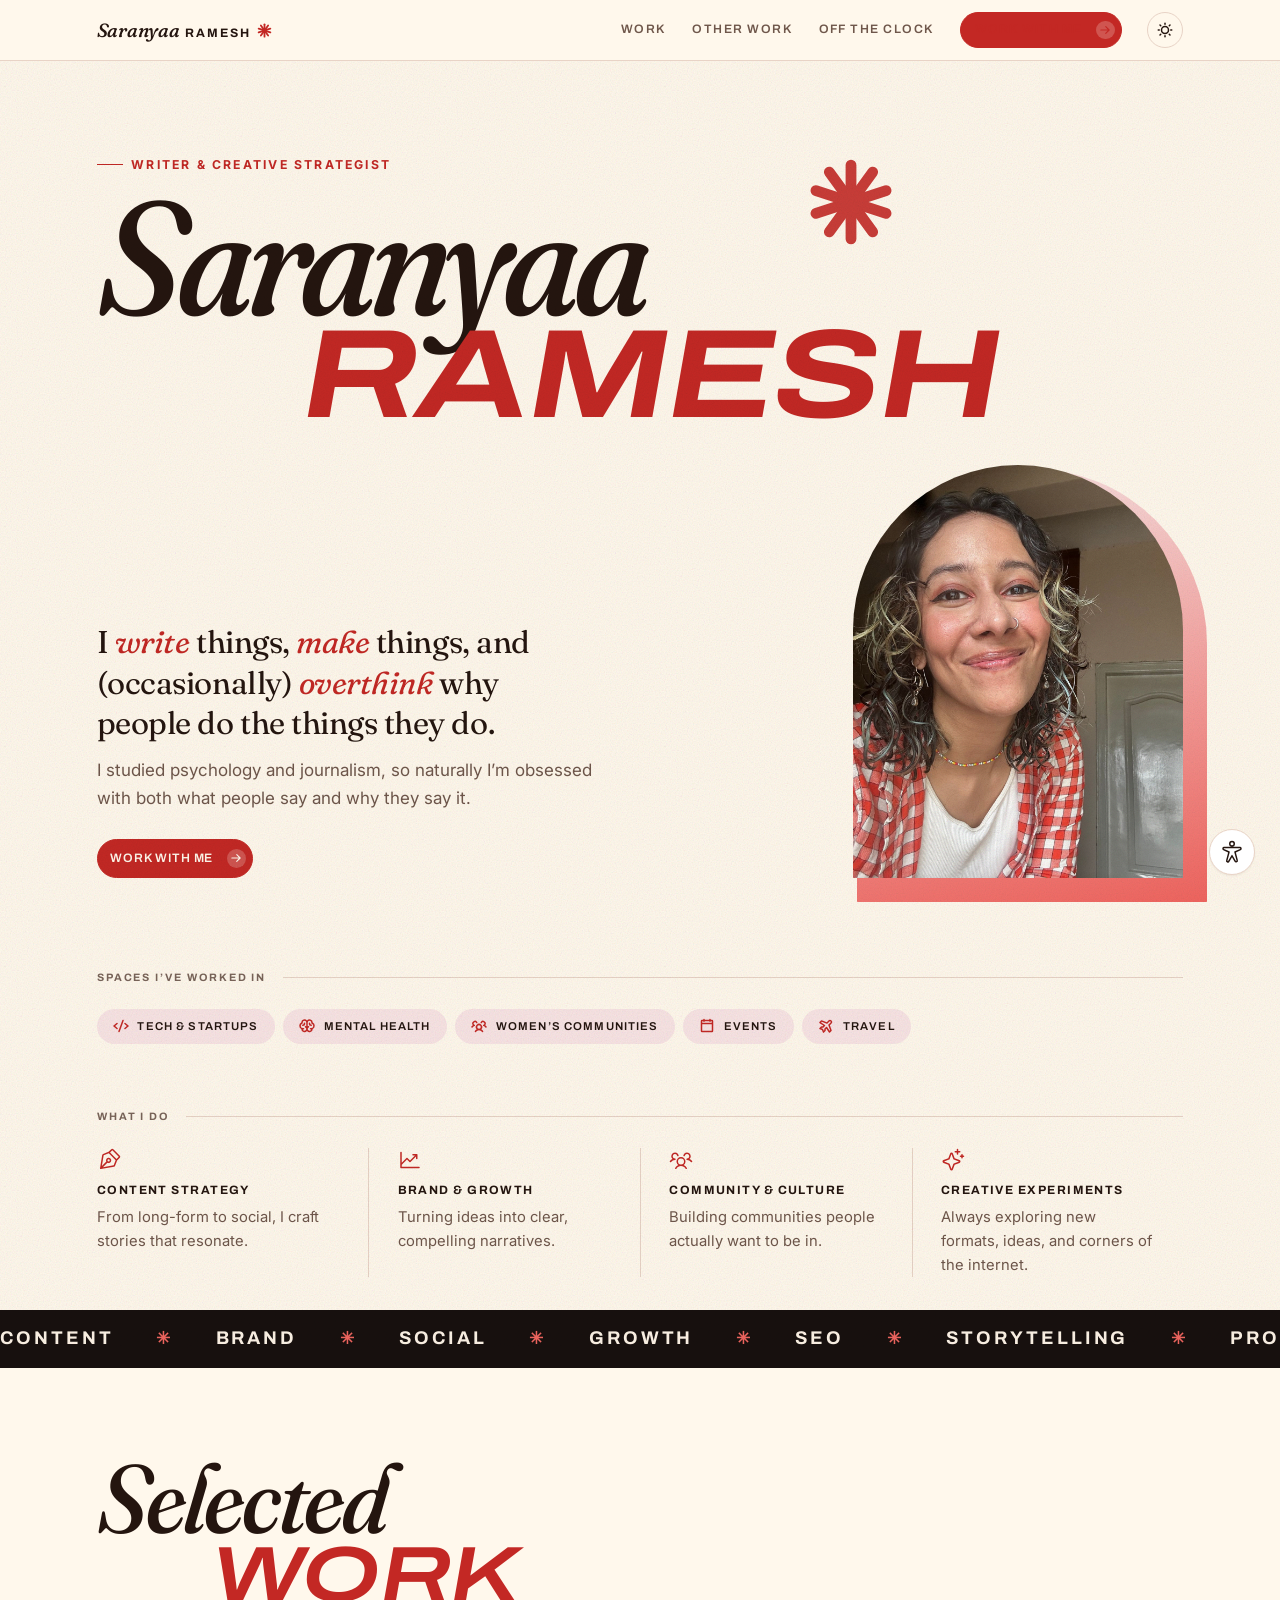
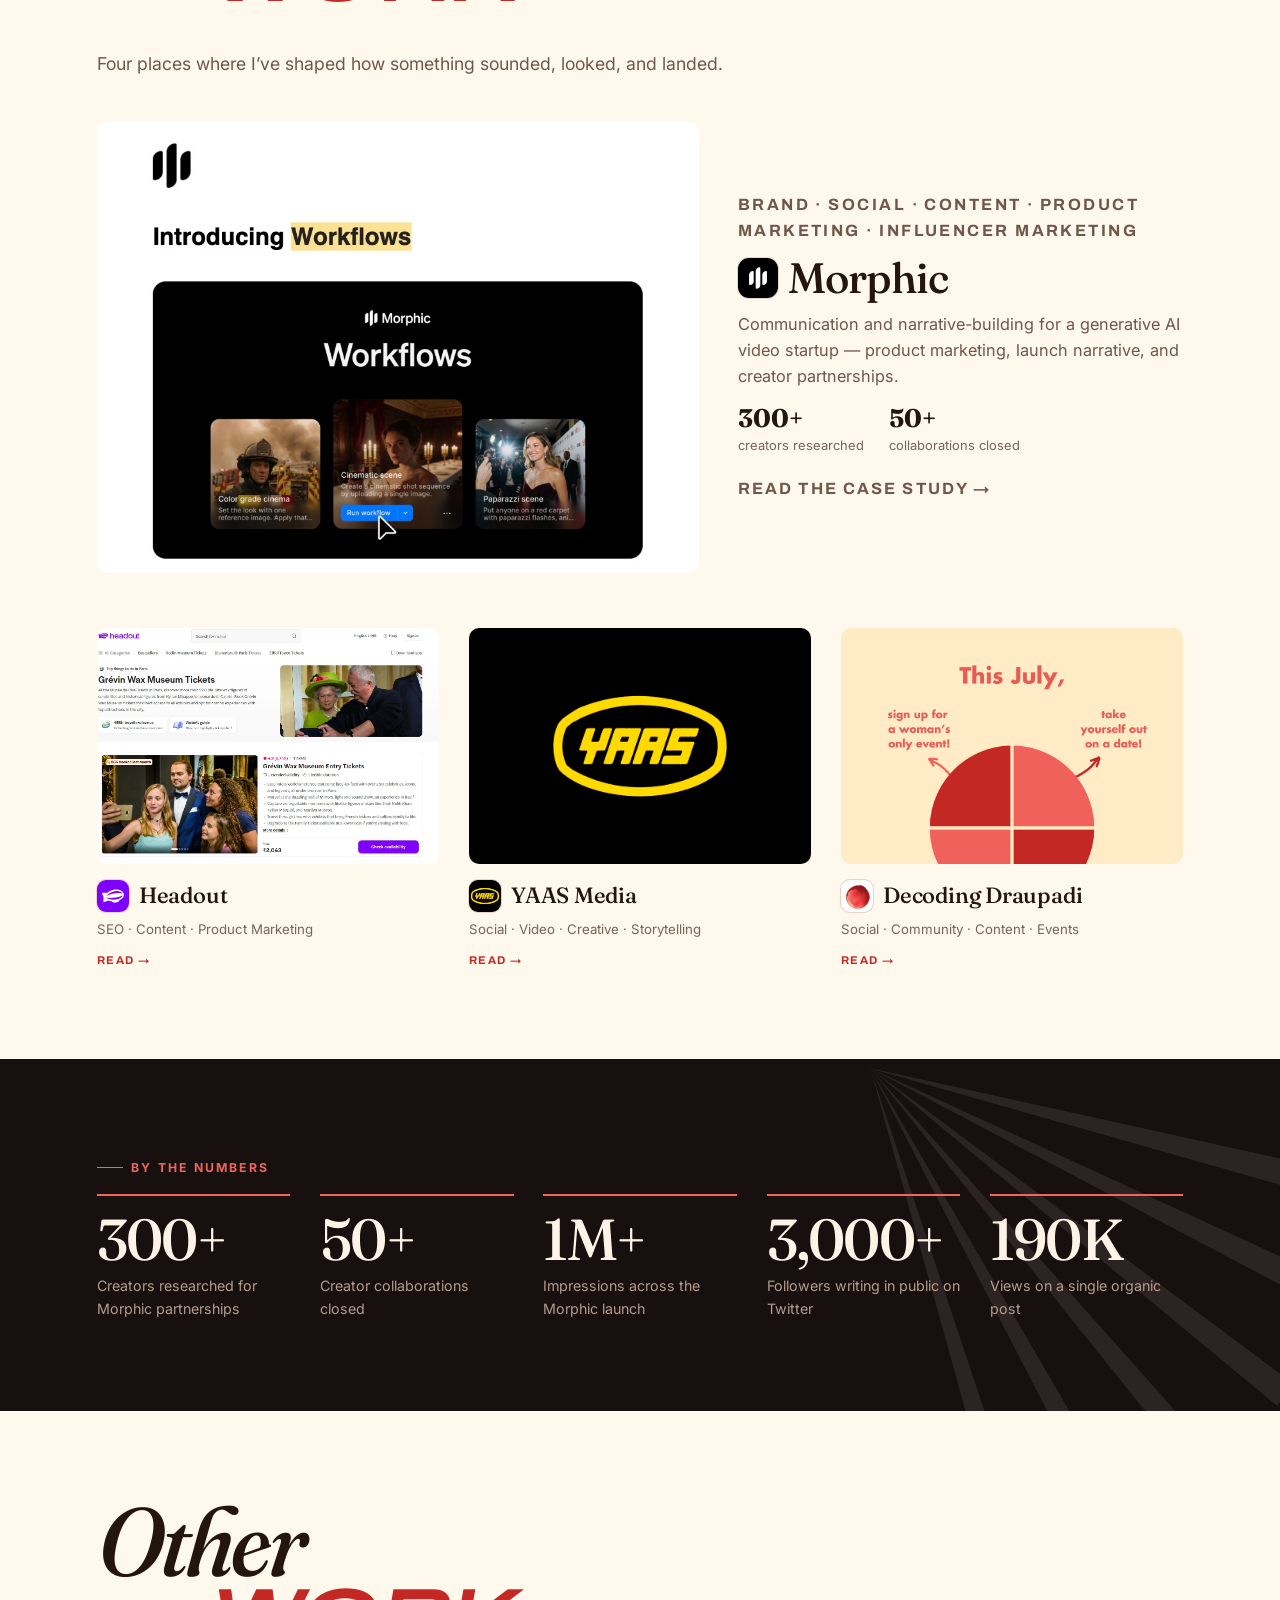
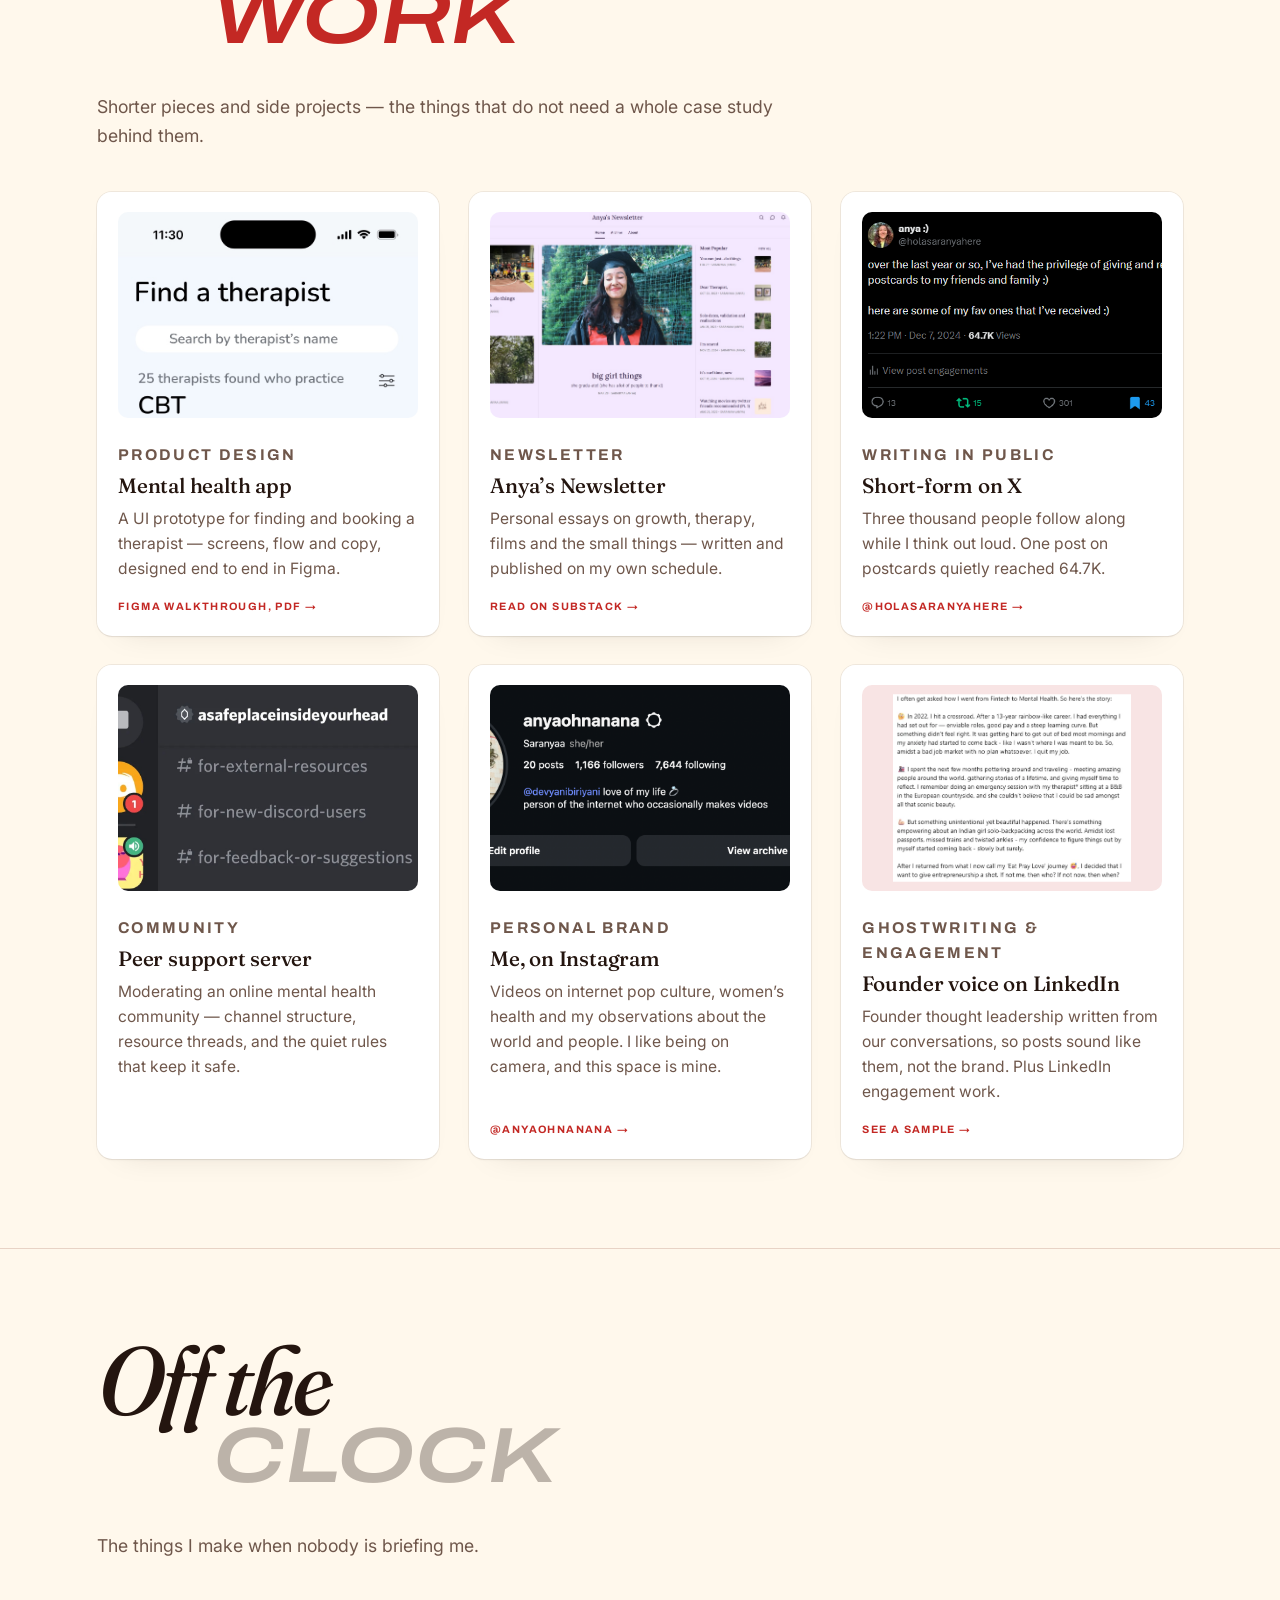
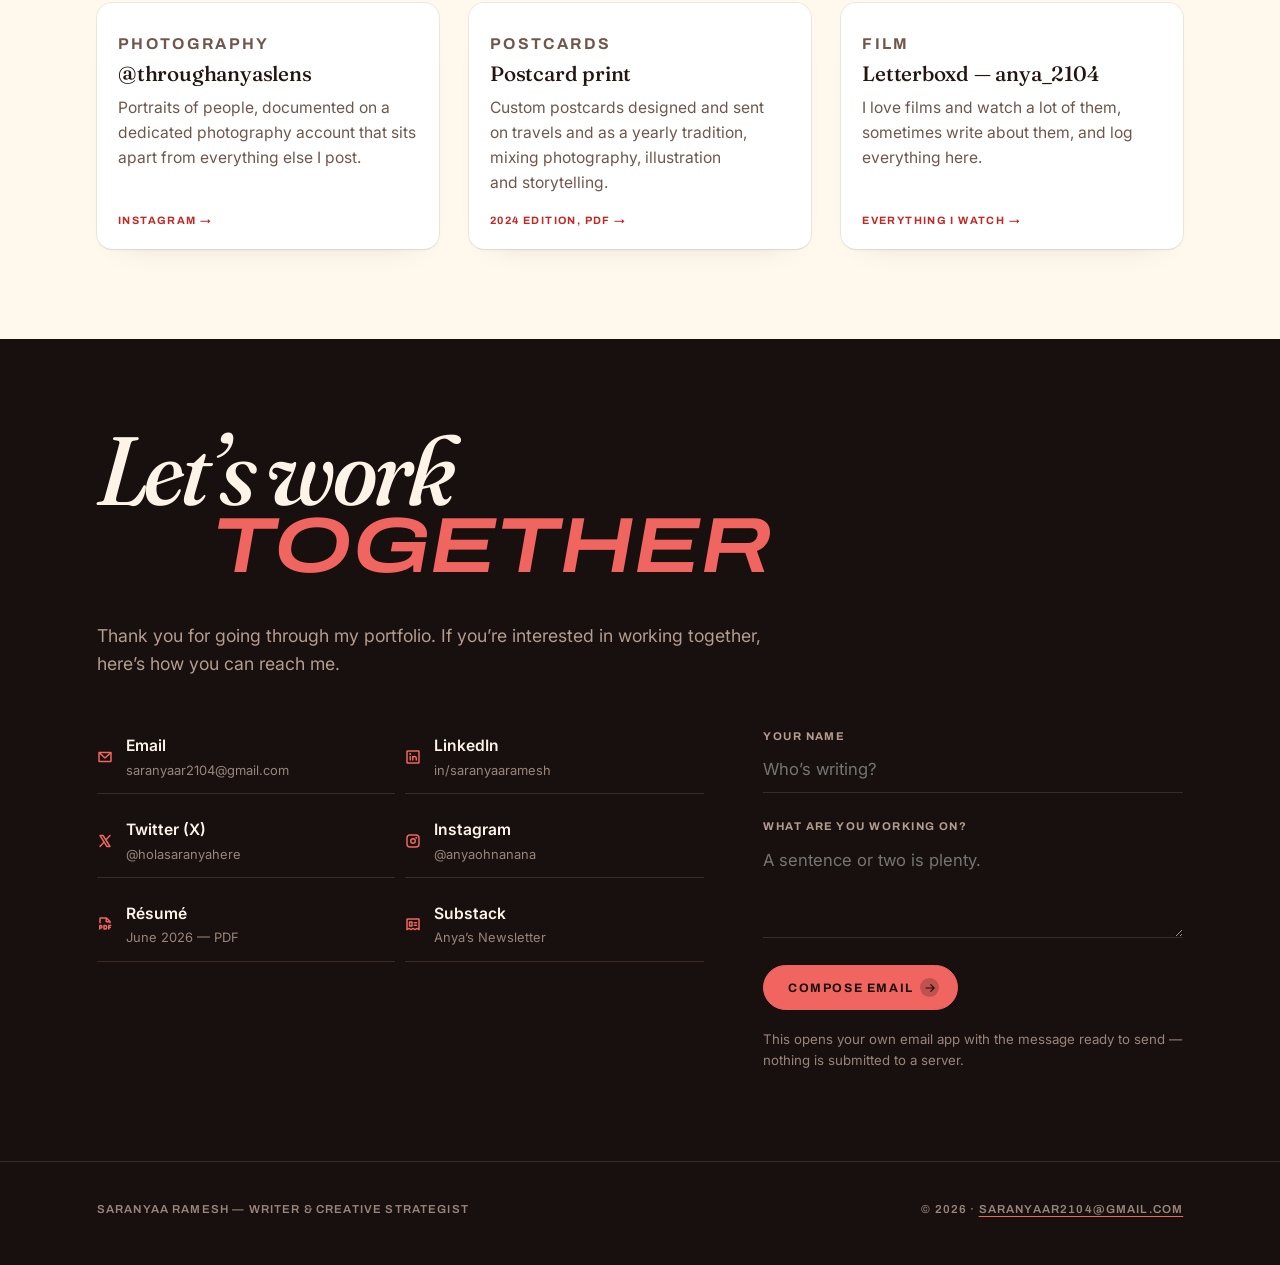
==== index.html @ 4ac9b937 "Headout: Results and Page I worked on side by side; her Other work wording; drop glow grain, softer " ====
<!DOCTYPE html>
<html lang="en" data-theme="light">
<head>
<meta charset="UTF-8">
<meta name="viewport" content="width=device-width, initial-scale=1.0">

<!-- ═══════════════════════════════════════════════════════════════════════
     SEO + social sharing. These absolute URLs are what make her name and photo
     appear when the link is pasted into LinkedIn, WhatsApp or Slack. If the
     site ever moves to a custom domain, update all five of them.
     ═══════════════════════════════════════════════════════════════════════ -->
<title>Saranyaa Ramesh — Writer &amp; Creative Strategist</title>
<meta name="description" content="Saranyaa Ramesh is a writer and creative strategist with a background in psychology and journalism, working across content, brand, social, and growth — with selected work for Morphic, Headout, YAAS Media, and Decoding Draupadi.">
<meta name="author" content="Saranyaa Ramesh">
<meta name="robots" content="index, follow">
<meta name="theme-color" content="#fff8ec">
<link rel="canonical" href="https://saranyaaramesh2104.github.io/portfolio/">

<meta property="og:type" content="website">
<meta property="og:site_name" content="Saranyaa Ramesh">
<meta property="og:title" content="Saranyaa Ramesh — Writer &amp; Creative Strategist">
<meta property="og:description" content="Writer and creative strategist working across content, brand, social, and growth. Selected work for Morphic, Headout, YAAS Media, and Decoding Draupadi.">
<meta property="og:url" content="https://saranyaaramesh2104.github.io/portfolio/">
<meta property="og:image" content="https://saranyaaramesh2104.github.io/portfolio/assets/og-card.jpg">
<meta property="og:image:width" content="1200">
<meta property="og:image:height" content="630">
<meta property="og:image:alt" content="Saranyaa Ramesh">
<meta name="twitter:card" content="summary_large_image">
<meta name="twitter:title" content="Saranyaa Ramesh — Writer &amp; Creative Strategist">
<meta name="twitter:description" content="Writer and creative strategist working across content, brand, social, and growth.">
<meta name="twitter:image" content="https://saranyaaramesh2104.github.io/portfolio/assets/og-card.jpg">
<meta name="twitter:creator" content="@holasaranyahere">

<link rel="icon" href="data:image/svg+xml,%3Csvg xmlns='http://www.w3.org/2000/svg' viewBox='0 0 100 100'%3E%3Crect width='100' height='100' fill='%23c32824'/%3E%3Ctext x='50' y='73' font-family='Georgia,serif' font-size='64' font-style='italic' fill='%23ffecc7' text-anchor='middle'%3ES%3C/text%3E%3C/svg%3E">

<link rel="preconnect" href="https://fonts.googleapis.com">
<link rel="preconnect" href="https://fonts.gstatic.com" crossorigin>
<link href="https://fonts.googleapis.com/css2?family=Archivo:ital,wdth,wght@0,62..125,400..700;1,62..125,400..700&family=Fraunces:ital,opsz,wght@0,9..144,400..700;1,9..144,400..700&family=Inter:wght@400;500;600;700&display=swap" rel="stylesheet">
<link rel="stylesheet" href="assets/styles.css">

<!-- Marks that scripting is available. The scroll-in animation is scoped to
     html.js so that a failed script leaves the content visible, not blank.
     The hero name is held hidden until the real typefaces land, so its
     entrance is not spent animating fallback text. That release lives here
     rather than in app.js for the same reason: one script owns both the hold
     and the release, so a failed app.js can never leave the name invisible. -->
<script>
  var d = document.documentElement;
  d.classList.add('js');
  function releaseName() { d.classList.add('fonts-ready'); }
  if (document.fonts && document.fonts.ready) {
    document.fonts.ready.then(releaseName);
    setTimeout(releaseName, 2500);
  } else {
    releaseName();
  }
</script>

<script type="application/ld+json">
{
  "@context": "https://schema.org",
  "@type": "Person",
  "name": "Saranyaa Ramesh",
  "jobTitle": "Writer & Creative Strategist",
  "email": "mailto:saranyaar2104@gmail.com",
  "image": "assets/home-1.jpg",
  "description": "Writer and creative strategist with a background in psychology and journalism, working across content, brand, social, and growth.",
  "knowsAbout": ["Content Strategy", "Copywriting", "SEO", "Brand Communication", "Social Media", "Product Marketing"],
  "sameAs": [
    "https://www.linkedin.com/in/saranyaaramesh/",
    "https://twitter.com/holasaranyahere",
    "https://www.instagram.com/anyaohnanana/",
    "https://www.instagram.com/throughanyaslens/",
    "https://letterboxd.com/anya_2104/"
  ]
}
</script>
</head>

<body>
<a class="skip-link" href="#main">Skip to content</a>

<!-- Follows the pointer on desktop. Hidden entirely on touch and under
     reduced motion; see .cursor-glow in the stylesheet. -->
<div class="cursor-glow" aria-hidden="true"></div>

<nav class="nav">
  <div class="wrap nav-inner">
    <a class="nav-logo" href="#" aria-label="Saranyaa Ramesh, back to top"><span class="nav-logo-first">Saranyaa</span><span class="nav-logo-last">Ramesh</span><svg class="nav-mark" width="15" height="15" viewBox="0 0 200 200" aria-hidden="true"><g fill="currentColor"> <g> <rect x="88" y="6" width="24" height="94" rx="12"/> <rect x="88" y="6" width="24" height="94" rx="12" transform="rotate(36 100 100)"/> <rect x="88" y="6" width="24" height="94" rx="12" transform="rotate(72 100 100)"/> <rect x="88" y="6" width="24" height="94" rx="12" transform="rotate(108 100 100)"/> <rect x="88" y="6" width="24" height="94" rx="12" transform="rotate(144 100 100)"/> <rect x="88" y="6" width="24" height="94" rx="12" transform="rotate(180 100 100)"/> <rect x="88" y="6" width="24" height="94" rx="12" transform="rotate(216 100 100)"/> <rect x="88" y="6" width="24" height="94" rx="12" transform="rotate(252 100 100)"/> <rect x="88" y="6" width="24" height="94" rx="12" transform="rotate(288 100 100)"/> <rect x="88" y="6" width="24" height="94" rx="12" transform="rotate(324 100 100)"/> </g> <circle cx="100" cy="100" r="30"/> </g></svg></a>
    <div class="nav-links">
      <a href="#work">Work</a>
      <a href="#other">Other work</a>
      <a href="#personal">Off the clock</a>
      <!-- Primary action reachable from anywhere, which is why Contact is a
           pill here rather than a fifth text link. -->
      <a class="pill pill--solid nav-cta" href="#contact">Work with me<span class="cta-go" aria-hidden="true"><svg width="12" height="12" viewBox="0 0 256 256" fill="currentColor" aria-hidden="true"><path d="M224.49,136.49l-72,72a12,12,0,0,1-17-17L187,140H40a12,12,0,0,1,0-24H187L135.51,64.48a12,12,0,0,1,17-17l72,72A12,12,0,0,1,224.49,136.49Z"/></svg></span></a>
      <button class="icon-btn" id="themeBtn" type="button" aria-label="Switch colour theme">
        <svg class="icon-sun" width="16" height="16" viewBox="0 0 256 256" fill="currentColor" aria-hidden="true"><path d="M116,36V20a12,12,0,0,1,24,0V36a12,12,0,0,1-24,0Zm80,92a68,68,0,1,1-68-68A68.07,68.07,0,0,1,196,128Zm-24,0a44,44,0,1,0-44,44A44.05,44.05,0,0,0,172,128ZM51.51,68.49a12,12,0,1,0,17-17l-12-12a12,12,0,0,0-17,17Zm0,119-12,12a12,12,0,0,0,17,17l12-12a12,12,0,1,0-17-17ZM196,72a12,12,0,0,0,8.49-3.51l12-12a12,12,0,0,0-17-17l-12,12A12,12,0,0,0,196,72Zm8.49,115.51a12,12,0,0,0-17,17l12,12a12,12,0,0,0,17-17ZM48,128a12,12,0,0,0-12-12H20a12,12,0,0,0,0,24H36A12,12,0,0,0,48,128Zm80,80a12,12,0,0,0-12,12v16a12,12,0,0,0,24,0V220A12,12,0,0,0,128,208Zm108-92H220a12,12,0,0,0,0,24h16a12,12,0,0,0,0-24Z"/></svg>
        <svg class="icon-moon" width="16" height="16" viewBox="0 0 256 256" fill="currentColor" aria-hidden="true"><path d="M236.37,139.4a12,12,0,0,0-12-3A84.07,84.07,0,0,1,119.6,31.59a12,12,0,0,0-15-15A108.86,108.86,0,0,0,49.69,55.07,108,108,0,0,0,136,228a107.09,107.09,0,0,0,64.93-21.69,108.86,108.86,0,0,0,38.44-54.94A12,12,0,0,0,236.37,139.4Zm-49.88,47.74A84,84,0,0,1,68.86,69.51,84.93,84.93,0,0,1,92.27,48.29Q92,52.13,92,56A108.12,108.12,0,0,0,200,164q3.87,0,7.71-.27A84.79,84.79,0,0,1,186.49,187.14Z"/></svg>
      </button>
    </div>
  </div>
</nav>

<main id="main">
<div id="home">

  <!-- ── Hero ─────────────────────────────────────────────────────────── -->
  <header class="hero">
    <img class="decor decor--aster parallax" data-speed="-0.22" src="assets/shape-aster.svg" alt="" aria-hidden="true" width="200" height="200">

    <div class="wrap">
      <p class="eyebrow">Writer &amp; Creative Strategist</p>
      <h1 class="hero-name">
        <span class="n1">Saranyaa</span>
        <span class="n2">Ramesh</span>
      </h1>

      <div class="hero-grid">
        <div>
          <div class="hero-body">
            <p class="hero-hook">I <em>write</em> things, <em>make</em> things, and (occasionally) <em>overthink</em> why people do the things they do.</p>
            <p>I studied psychology and journalism, so naturally I’m obsessed with both what people say and why they say it.</p>
          </div>
          <div class="hero-cta">
            <a class="pill pill--solid" href="#contact">Work with me<span class="cta-go" aria-hidden="true"><svg width="12" height="12" viewBox="0 0 256 256" fill="currentColor" aria-hidden="true"><path d="M224.49,136.49l-72,72a12,12,0,0,1-17-17L187,140H40a12,12,0,0,1,0-24H187L135.51,64.48a12,12,0,0,1,17-17l72,72A12,12,0,0,1,224.49,136.49Z"/></svg></span></a>
          </div>
        </div>

        <div class="portrait-frame">
          <img class="portrait" src="assets/home-1.jpg" width="1024" height="768"
               alt="Saranyaa Ramesh, smiling, with curly shoulder-length hair and a red checked shirt.">
        </div>
      </div>
    </div>
  </header>

  <!-- ── Spaces I've worked in ─────────────────────────────────────────
       Labels, not buttons, and deliberately not photographs: literal stock
       imagery for these subjects is the one thing that would make the page
       look templated. -->
  <section class="section section--tight reveal" id="spaces">
    <div class="wrap">
      <p class="strip-label">Spaces I&rsquo;ve worked in</p>
      <ul class="spaces" data-stagger data-scroll-label="Spaces I have worked in">
        <li class="space"><svg width="16" height="16" viewBox="0 0 256 256" fill="currentColor" aria-hidden="true"><path d="M71.68,97.22,34.74,128l36.94,30.78a12,12,0,1,1-15.36,18.44l-48-40a12,12,0,0,1,0-18.44l48-40A12,12,0,0,1,71.68,97.22Zm176,21.56-48-40a12,12,0,1,0-15.36,18.44L221.26,128l-36.94,30.78a12,12,0,1,0,15.36,18.44l48-40a12,12,0,0,0,0-18.44ZM164.1,28.72a12,12,0,0,0-15.38,7.18l-64,176a12,12,0,0,0,7.18,15.37A11.79,11.79,0,0,0,96,228a12,12,0,0,0,11.28-7.9l64-176A12,12,0,0,0,164.1,28.72Z"/></svg>Tech &amp; startups</li>
        <li class="space"><svg width="16" height="16" viewBox="0 0 256 256" fill="currentColor" aria-hidden="true"><path d="M252,124a60.14,60.14,0,0,0-32-53.08,52,52,0,0,0-92-32.11A52,52,0,0,0,36,70.92a60,60,0,0,0,0,106.14,52,52,0,0,0,92,32.13,52,52,0,0,0,92-32.13A60.05,60.05,0,0,0,252,124ZM88,204a28,28,0,0,1-26.85-20.07c1,0,1.89.07,2.85.07h8a12,12,0,0,0,0-24H64A36,36,0,0,1,52,90.05a12,12,0,0,0,8-11.32V72a28,28,0,0,1,56,0v60.18a51.61,51.61,0,0,0-7.2-3.85,12,12,0,1,0-9.6,22A28,28,0,0,1,88,204Zm104-44h-8a12,12,0,0,0,0,24h8c1,0,1.9,0,2.85-.07a28,28,0,1,1-38-33.61,12,12,0,1,0-9.6-22,51.61,51.61,0,0,0-7.2,3.85V72a28,28,0,0,1,56,0v6.73a12,12,0,0,0,8,11.32,36,36,0,0,1-12,70Zm16-44a12,12,0,0,1-12,12,40,40,0,0,1-40-40V84a12,12,0,0,1,24,0v4a16,16,0,0,0,16,16A12,12,0,0,1,208,116ZM100,88a40,40,0,0,1-40,40,12,12,0,0,1,0-24A16,16,0,0,0,76,88V84a12,12,0,0,1,24,0Z"/></svg>Mental health</li>
        <li class="space"><svg width="16" height="16" viewBox="0 0 256 256" fill="currentColor" aria-hidden="true"><path d="M164.38,181.1a52,52,0,1,0-72.76,0,75.89,75.89,0,0,0-30,28.89,12,12,0,0,0,20.78,12,53,53,0,0,1,91.22,0,12,12,0,1,0,20.78-12A75.89,75.89,0,0,0,164.38,181.1ZM100,144a28,28,0,1,1,28,28A28,28,0,0,1,100,144Zm147.21,9.59a12,12,0,0,1-16.81-2.39c-8.33-11.09-19.85-19.59-29.33-21.64a12,12,0,0,1-1.82-22.91,20,20,0,1,0-24.78-28.3,12,12,0,1,1-21-11.6,44,44,0,1,1,73.28,48.35,92.18,92.18,0,0,1,22.85,21.69A12,12,0,0,1,247.21,153.59Zm-192.28-24c-9.48,2.05-21,10.55-29.33,21.65A12,12,0,0,1,6.41,136.79,92.37,92.37,0,0,1,29.26,115.1a44,44,0,1,1,73.28-48.35,12,12,0,1,1-21,11.6,20,20,0,1,0-24.78,28.3,12,12,0,0,1-1.82,22.91Z"/></svg>Women&rsquo;s communities</li>
        <li class="space"><svg width="16" height="16" viewBox="0 0 256 256" fill="currentColor" aria-hidden="true"><path d="M208,28H188V24a12,12,0,0,0-24,0v4H92V24a12,12,0,0,0-24,0v4H48A20,20,0,0,0,28,48V208a20,20,0,0,0,20,20H208a20,20,0,0,0,20-20V48A20,20,0,0,0,208,28ZM68,52a12,12,0,0,0,24,0h72a12,12,0,0,0,24,0h16V76H52V52ZM52,204V100H204V204Z"/></svg>Events</li>
        <li class="space"><svg width="16" height="16" viewBox="0 0 256 256" fill="currentColor" aria-hidden="true"><path d="M190,115.31,217.21,89.7l.26-.26a36,36,0,0,0-50.91-50.91c-.09.08-.17.17-.26.26L140.69,66,60.1,36.71A12,12,0,0,0,47.52,39.5l-24,24A12,12,0,0,0,25.34,82l59.83,39.88L75,132H56a12,12,0,0,0-8.48,3.51l-24,24a12,12,0,0,0,4,19.62l35.23,14.1,14.06,35.14.09.22a12,12,0,0,0,19.76,3.7l23.81-23.81A12,12,0,0,0,124,200V181l10.13-10.13L174,230.65a12,12,0,0,0,18.47,1.83l24-24a12,12,0,0,0,2.79-12.59Zm-4.11,89.85L146,145.33a12,12,0,0,0-8.8-5.28A11.66,11.66,0,0,0,136,140a12,12,0,0,0-8.49,3.52l-24,24A12,12,0,0,0,100,176v19l-7.62,7.62-9.24-23.1a12,12,0,0,0-6.69-6.69l-23.1-9.24L61,156H80a12,12,0,0,0,8.48-3.51l24-24A12,12,0,0,0,110.66,110L50.84,70.12l8.24-8.25,80.83,29.39a12,12,0,0,0,12.84-3.05l30.89-32.82a12,12,0,0,1,17,17l-32.82,30.89a12,12,0,0,0-3.06,12.84l29.4,80.82Z"/></svg>Travel</li>
      </ul>
    </div>
  </section>

  <!-- ── What I do ─────────────────────────────────────────────────────
       Replaces the old "What I can do for you" section further down. -->
  <section class="section section--tight reveal" id="doing">
    <div class="wrap">
      <p class="strip-label">What I do</p>
      <ul class="doing" data-stagger>
        <li class="doing-item">
          <svg class="doing-icon" width="24" height="24" viewBox="0 0 256 256" fill="currentColor" aria-hidden="true"><path d="M248,92.68a15.86,15.86,0,0,0-4.69-11.31L174.63,12.68a16,16,0,0,0-22.63,0L123.57,41.11l-58,21.77A16.06,16.06,0,0,0,55.35,75.23L32.11,214.68A8,8,0,0,0,40,224a8.4,8.4,0,0,0,1.32-.11l139.44-23.24a16,16,0,0,0,12.35-10.17l21.77-58L243.31,104A15.87,15.87,0,0,0,248,92.68Zm-69.87,92.19L63.32,204l47.37-47.37a28,28,0,1,0-11.32-11.32L52,192.7,71.13,77.86,126,57.29,198.7,130ZM112,132a12,12,0,1,1,12,12A12,12,0,0,1,112,132Zm96-15.32L139.31,48l24-24L232,92.68Z"/></svg>
          <h3>Content strategy</h3>
          <p>From long-form to social, I craft stories that resonate.</p>
        </li>
        <li class="doing-item">
          <svg class="doing-icon" width="24" height="24" viewBox="0 0 256 256" fill="currentColor" aria-hidden="true"><path d="M232,208a8,8,0,0,1-8,8H32a8,8,0,0,1-8-8V48a8,8,0,0,1,16,0V156.69l50.34-50.35a8,8,0,0,1,11.32,0L128,132.69,180.69,80H160a8,8,0,0,1,0-16h40a8,8,0,0,1,8,8v40a8,8,0,0,1-16,0V91.31l-58.34,58.35a8,8,0,0,1-11.32,0L96,123.31l-56,56V200H224A8,8,0,0,1,232,208Z"/></svg>
          <h3>Brand &amp; growth</h3>
          <p>Turning ideas into clear, compelling narratives.</p>
        </li>
        <li class="doing-item">
          <svg class="doing-icon" width="24" height="24" viewBox="0 0 256 256" fill="currentColor" aria-hidden="true"><path d="M244.8,150.4a8,8,0,0,1-11.2-1.6A51.6,51.6,0,0,0,192,128a8,8,0,0,1-7.37-4.89,8,8,0,0,1,0-6.22A8,8,0,0,1,192,112a24,24,0,1,0-23.24-30,8,8,0,1,1-15.5-4A40,40,0,1,1,219,117.51a67.94,67.94,0,0,1,27.43,21.68A8,8,0,0,1,244.8,150.4ZM190.92,212a8,8,0,1,1-13.84,8,57,57,0,0,0-98.16,0,8,8,0,1,1-13.84-8,72.06,72.06,0,0,1,33.74-29.92,48,48,0,1,1,58.36,0A72.06,72.06,0,0,1,190.92,212ZM128,176a32,32,0,1,0-32-32A32,32,0,0,0,128,176ZM72,120a8,8,0,0,0-8-8A24,24,0,1,1,87.24,82a8,8,0,1,0,15.5-4A40,40,0,1,0,37,117.51,67.94,67.94,0,0,0,9.6,139.19a8,8,0,1,0,12.8,9.61A51.6,51.6,0,0,1,64,128,8,8,0,0,0,72,120Z"/></svg>
          <h3>Community &amp; culture</h3>
          <p>Building communities people actually want to be in.</p>
        </li>
        <li class="doing-item">
          <svg class="doing-icon" width="24" height="24" viewBox="0 0 256 256" fill="currentColor" aria-hidden="true"><path d="M197.58,129.06,146,110l-19-51.62a15.92,15.92,0,0,0-29.88,0L78,110l-51.62,19a15.92,15.92,0,0,0,0,29.88L78,178l19,51.62a15.92,15.92,0,0,0,29.88,0L146,178l51.62-19a15.92,15.92,0,0,0,0-29.88ZM137,164.22a8,8,0,0,0-4.74,4.74L112,223.85,91.78,169A8,8,0,0,0,87,164.22L32.15,144,87,123.78A8,8,0,0,0,91.78,119L112,64.15,132.22,119a8,8,0,0,0,4.74,4.74L191.85,144ZM144,40a8,8,0,0,1,8-8h16V16a8,8,0,0,1,16,0V32h16a8,8,0,0,1,0,16H184V64a8,8,0,0,1-16,0V48H152A8,8,0,0,1,144,40ZM248,88a8,8,0,0,1-8,8h-8v8a8,8,0,0,1-16,0V96h-8a8,8,0,0,1,0-16h8V72a8,8,0,0,1,16,0v8h8A8,8,0,0,1,248,88Z"/></svg>
          <h3>Creative experiments</h3>
          <p>Always exploring new formats, ideas, and corners of the internet.</p>
        </li>
      </ul>
    </div>
  </section>

  <!-- ── Marquee ──────────────────────────────────────────────────────── -->
  <div class="marquee ink" aria-hidden="true">
    <div class="marquee-track">
      <span>Content</span><span>Brand</span><span>Social</span><span>Growth</span><span>SEO</span><span>Storytelling</span><span>Product Marketing</span><span>Creator Partnerships</span>
    </div>
    <div class="marquee-track">
      <span>Content</span><span>Brand</span><span>Social</span><span>Growth</span><span>SEO</span><span>Storytelling</span><span>Product Marketing</span><span>Creator Partnerships</span>
    </div>
  </div>

  <!-- ── Selected work ────────────────────────────────────────────────── -->
  <section class="section reveal" id="work">
    <div class="wrap">
      <div class="section-head">
        <h2 class="dsplit"><span class="dsplit-a">Selected</span><span class="dsplit-b">Work</span></h2>
        <p class="section-intro">Four places where I’ve shaped how something sounded, looked, and landed.</p>
      </div>

      <a class="feature" href="#/morphic">
        <img class="feature-img" src="assets/morphic-product-marketing-launch-3.jpg" loading="lazy"
             alt="Morphic launch email introducing Workflows, with a product preview and a call to action." width="940" height="1306">
        <div class="feature-body">
          <p class="feature-kicker">Brand · Social · Content · Product Marketing · Influencer Marketing</p>
          <h3 class="brand-title"><img class="brand-mark" src="assets/logo-morphic.svg" alt="" width="40" height="40">Morphic</h3>
          <p>Communication and narrative-building for a generative AI video startup — product marketing, launch narrative, and creator partnerships.</p>
          <div class="feature-metrics">
            <div><b>300+</b><span>creators researched</span></div>
            <div><b>50+</b><span>collaborations closed</span></div>
          </div>
          <p class="work-card-more">Read the case study →</p>
        </div>
      </a>

      <div class="work-row" data-stagger>
        <a class="work-card" href="#/headout">
          <img class="work-card-img" src="assets/home-writing-marketing-1.jpg" loading="lazy"
               alt="Headout landing page for Grévin Wax Museum tickets in Paris." width="1327" height="871">
          <div class="work-card-body">
            <h3 class="brand-title"><img class="brand-mark" src="assets/logo-headout.svg" alt="" width="32" height="32">Headout</h3>
            <p class="work-card-tags">SEO · Content · Product Marketing</p>
            <p class="work-card-more">Read →</p>
          </div>
        </a>

        <a class="work-card" href="#/yaas-media">
          <div class="work-card-blank work-card-blank--logo"><img src="assets/logo-yaas.png" alt="" width="500" height="500"></div>
          <div class="work-card-body">
            <h3 class="brand-title"><img class="brand-mark" src="assets/logo-yaas.png" alt="" width="32" height="32">YAAS Media</h3>
            <p class="work-card-tags">Social · Video · Creative · Storytelling</p>
            <p class="work-card-more">Read →</p>
          </div>
        </a>

        <a class="work-card" href="#/decoding-draupadi">
          <img class="work-card-img" src="assets/home-design-1.png" loading="lazy"
               alt="Decoding Draupadi social post in red on cream reading ‘This July’ with four self-care prompts." width="1080" height="1080">
          <div class="work-card-body">
            <h3 class="brand-title"><img class="brand-mark" src="assets/logo-decoding-draupadi.png" alt="" width="32" height="32">Decoding Draupadi</h3>
            <p class="work-card-tags">Social · Community · Content · Events</p>
            <p class="work-card-more">Read →</p>
          </div>
        </a>
      </div>

    </div>
  </section>

  <!-- ── Numbers ──────────────────────────────────────────────────────── -->
  <section class="section ink reveal">
    <img class="decor decor--burst parallax" data-speed="-0.06" src="assets/shape-burst.svg" alt="" aria-hidden="true" width="400" height="400">
    <div class="wrap">
      <p class="eyebrow">By the numbers</p>
      <div class="stats" data-stagger>
        <div class="stat"><b>300+</b><span>Creators researched for Morphic partnerships</span></div>
        <div class="stat"><b>50+</b><span>Creator collaborations closed</span></div>
        <div class="stat"><b>1M+</b><span>Impressions across the Morphic launch</span></div>
        <div class="stat"><b>3,000+</b><span>Followers writing in public on Twitter</span></div>
        <div class="stat"><b>190K</b><span>Views on a single organic post</span></div>
      </div>
    </div>
  </section>

  <!-- ── Personal projects ────────────────────────────────────────────── -->
  <!-- ── Other work ───────────────────────────────────────────────────
       Shorter pieces that do not need a whole case study.
       To add one, copy a whole <a class="tile"> ... </a> block below.
       Drop the tile-img line if an item has no picture. -->
  <section class="section reveal" id="other">
    <div class="wrap">
      <div class="section-head">
        <h2 class="dsplit"><span class="dsplit-a">Other</span><span class="dsplit-b">Work</span></h2>
        <p class="section-intro">Shorter pieces and side projects — the things that do not need a whole case study behind them.</p>
      </div>

      <div class="tile-grid tile-grid--wide" data-scroll-label="Other work">
        <a class="tile" href="assets/home-design-5.pdf" target="_blank" rel="noopener">
          <img class="tile-img" src="assets/other-ui-prototype.jpg" loading="lazy"
               alt="Mobile app screen titled Find a therapist, with a search field and a list of therapists filtered to CBT." width="738" height="507">
          <p class="tile-kicker">Product design</p>
          <h3>Mental health app</h3>
          <p>A UI prototype for finding and booking a therapist — screens, flow and copy, designed end to end in Figma.</p>
          <span class="tile-go">Figma walkthrough, PDF →</span>
        </a>

        <a class="tile" href="https://saranyaa1310.substack.com/" target="_blank" rel="noopener">
          <img class="tile-img" src="assets/home-writing-marketing-5.jpg" loading="lazy"
               alt="Anya’s Newsletter homepage on Substack, showing recent essays and a most-popular list." width="1600" height="857">
          <p class="tile-kicker">Newsletter</p>
          <h3>Anya’s Newsletter</h3>
          <p>Personal essays on growth, therapy, films and the small things — written and published on my own schedule.</p>
          <span class="tile-go">Read on Substack →</span>
        </a>

        <a class="tile" href="https://twitter.com/holasaranyahere" target="_blank" rel="noopener">
          <img class="tile-img tile-img--left" src="assets/home-content-2.png" loading="lazy"
               alt="A post on X from @holasaranyahere about sending postcards, showing 64.7K views." width="584" height="322">
          <p class="tile-kicker">Writing in public</p>
          <h3>Short-form on X</h3>
          <p>Three thousand people follow along while I think out loud. One post on postcards quietly reached 64.7K.</p>
          <span class="tile-go">@holasaranyahere →</span>
        </a>

        <div class="tile">
          <img class="tile-img" src="assets/home-mental-health-discord-moderation-1.jpg" loading="lazy"
               alt="Channel list for a peer support Discord server, with channels for external resources, new users and feedback."
               width="1147" height="645">
          <p class="tile-kicker">Community</p>
          <h3>Peer support server</h3>
          <p>Moderating an online mental health community &mdash; channel structure, resource threads, and the quiet rules that keep it safe.</p>
        </div>

        <a class="tile" href="https://www.instagram.com/anyaohnanana" target="_blank" rel="noopener">
          <img class="tile-img" src="assets/instagram.png" loading="lazy"
               alt="Anya’s Instagram profile, described as a person of the internet who occasionally makes videos." width="1656" height="582">
          <p class="tile-kicker">Personal brand</p>
          <h3>Me, on Instagram</h3>
          <p>Videos on internet pop culture, women’s health and my observations about the world and people. I like being on camera, and this space is mine.</p>
          <span class="tile-go">@anyaohnanana →</span>
        </a>

        <a class="tile" href="assets/ghostwriting.png" target="_blank" rel="noopener">
          <img class="tile-img tile-img--whole" src="assets/ghostwriting.png" loading="lazy"
               alt="LinkedIn post written in a founder’s voice about moving from fintech to mental health, with the founder’s details removed."
               width="543" height="427">
          <p class="tile-kicker">Ghostwriting &amp; engagement</p>
          <h3>Founder voice on LinkedIn</h3>
          <p>Founder thought leadership written from our conversations, so posts sound like them, not the brand. Plus LinkedIn engagement work.</p>
          <span class="tile-go">See a sample →</span>
        </a>
      </div>
    </div>
  </section>

  <section class="section section--hair reveal" id="personal">
    <div class="wrap">
      <div class="section-head">
        <h2 class="dsplit dsplit--muted"><span class="dsplit-a">Off the</span><span class="dsplit-b">Clock</span></h2>
        <p class="section-intro">The things I make when nobody is briefing me.</p>
      </div>

      <!-- Add another one by copying a whole <a class="tile"> ... </a> block. -->
      <div class="tile-grid" data-stagger>
        <a class="tile" href="https://www.instagram.com/throughanyaslens/" target="_blank" rel="noopener">
          <p class="tile-kicker">Photography</p>
          <h3>@throughanyaslens</h3>
          <p>Portraits of people, documented on a dedicated photography account that sits apart from everything else I post.</p>
          <span class="tile-go">Instagram →</span>
        </a>

        <a class="tile" href="assets/home-postcards-1.pdf" target="_blank" rel="noopener">
          <p class="tile-kicker">Postcards</p>
          <h3>Postcard print</h3>
          <p>Custom postcards designed and sent on travels and as a yearly tradition, mixing photography, illustration and storytelling.</p>
          <span class="tile-go">2024 edition, PDF →</span>
        </a>

        <a class="tile" href="https://letterboxd.com/anya_2104/" target="_blank" rel="noopener">
          <p class="tile-kicker">Film</p>
          <h3>Letterboxd — anya_2104</h3>
          <p>I love films and watch a lot of them, sometimes write about them, and log everything here.</p>
          <span class="tile-go">Everything I watch →</span>
        </a>
      </div>
    </div>
  </section>

  <!-- ── Contact ──────────────────────────────────────────────────────── -->
  <section class="section ink reveal" id="contact">
    <div class="wrap">
      <div class="section-head">
        <h2 class="dsplit"><span class="dsplit-a">Let’s work</span><span class="dsplit-b">Together</span></h2>
        <p class="section-intro">Thank you for going through my portfolio. If you’re interested in working together, here’s how you can reach me.</p>
      </div>

      <div class="contact-grid">
        <div class="link-cards" data-stagger>
          <a class="link-card" href="mailto:saranyaar2104@gmail.com">
            <svg width="16" height="16" viewBox="0 0 256 256" fill="currentColor" aria-hidden="true"><path d="M224,44H32A12,12,0,0,0,20,56V192a20,20,0,0,0,20,20H216a20,20,0,0,0,20-20V56A12,12,0,0,0,224,44ZM193.15,68,128,127.72,62.85,68ZM44,188V83.28l75.89,69.57a12,12,0,0,0,16.22,0L212,83.28V188Z"/></svg>
            <span class="link-card-text"><strong>Email</strong><span>saranyaar2104@gmail.com</span></span>
          </a>

          <a class="link-card" href="https://www.linkedin.com/in/saranyaaramesh/" target="_blank" rel="noopener">
            <svg width="16" height="16" viewBox="0 0 256 256" fill="currentColor" aria-hidden="true"><path d="M216,20H40A20,20,0,0,0,20,40V216a20,20,0,0,0,20,20H216a20,20,0,0,0,20-20V40A20,20,0,0,0,216,20Zm-4,192H44V44H212ZM112,176V120a12,12,0,0,1,21.43-7.41A40,40,0,0,1,192,148v28a12,12,0,0,1-24,0V148a16,16,0,0,0-32,0v28a12,12,0,0,1-24,0ZM96,120v56a12,12,0,0,1-24,0V120a12,12,0,0,1,24,0ZM68,80A16,16,0,1,1,84,96,16,16,0,0,1,68,80Z"/></svg>
            <span class="link-card-text"><strong>LinkedIn</strong><span>in/saranyaaramesh</span></span>
          </a>

          <a class="link-card" href="https://twitter.com/holasaranyahere" target="_blank" rel="noopener">
            <svg width="16" height="16" viewBox="0 0 256 256" fill="currentColor" aria-hidden="true"><path d="M218.12,209.56l-61-95.8,59.72-65.69a12,12,0,0,0-17.76-16.14L143.81,92.77,106.12,33.56A12,12,0,0,0,96,28H48A12,12,0,0,0,37.88,46.44l61,95.8L39.12,207.93a12,12,0,1,0,17.76,16.14l55.31-60.84,37.69,59.21A12,12,0,0,0,160,228h48a12,12,0,0,0,10.12-18.44ZM166.59,204,69.86,52H89.41l96.73,152Z"/></svg>
            <span class="link-card-text"><strong>Twitter (X)</strong><span>@holasaranyahere</span></span>
          </a>

          <a class="link-card" href="https://www.instagram.com/anyaohnanana/" target="_blank" rel="noopener">
            <svg width="16" height="16" viewBox="0 0 256 256" fill="currentColor" aria-hidden="true"><path d="M128,80a48,48,0,1,0,48,48A48.05,48.05,0,0,0,128,80Zm0,72a24,24,0,1,1,24-24A24,24,0,0,1,128,152ZM176,20H80A60.07,60.07,0,0,0,20,80v96a60.07,60.07,0,0,0,60,60h96a60.07,60.07,0,0,0,60-60V80A60.07,60.07,0,0,0,176,20Zm36,156a36,36,0,0,1-36,36H80a36,36,0,0,1-36-36V80A36,36,0,0,1,80,44h96a36,36,0,0,1,36,36ZM196,76a16,16,0,1,1-16-16A16,16,0,0,1,196,76Z"/></svg>
            <span class="link-card-text"><strong>Instagram</strong><span>@anyaohnanana</span></span>
          </a>

          <a class="link-card" href="assets/saranyaa-resume.pdf" target="_blank" rel="noopener">
            <svg width="16" height="16" viewBox="0 0 256 256" fill="currentColor" aria-hidden="true"><path d="M200,164v8h12a12,12,0,0,1,0,24H200v12a12,12,0,0,1-24,0V152a12,12,0,0,1,12-12h32a12,12,0,0,1,0,24ZM92,172a32,32,0,0,1-32,32H56v4a12,12,0,0,1-24,0V152a12,12,0,0,1,12-12H60A32,32,0,0,1,92,172Zm-24,0a8,8,0,0,0-8-8H56v16h4A8,8,0,0,0,68,172Zm100,8a40,40,0,0,1-40,40H112a12,12,0,0,1-12-12V152a12,12,0,0,1,12-12h16A40,40,0,0,1,168,180Zm-24,0a16,16,0,0,0-16-16h-4v32h4A16,16,0,0,0,144,180ZM36,108V40A20,20,0,0,1,56,20h96a12,12,0,0,1,8.49,3.52l56,56A12,12,0,0,1,220,88v20a12,12,0,0,1-24,0v-4H148a12,12,0,0,1-12-12V44H60v64a12,12,0,0,1-24,0ZM160,57V80h23Z"/></svg>
            <span class="link-card-text"><strong>Résumé</strong><span>June 2026 — PDF</span></span>
          </a>

              <a class="link-card" href="https://saranyaa1310.substack.com/" target="_blank" rel="noopener">
            <svg width="16" height="16" viewBox="0 0 256 256" fill="currentColor" aria-hidden="true"><path d="M216,36H40A20,20,0,0,0,20,56V216a12,12,0,0,0,17.37,10.73L64,213.42l26.63,13.31a12,12,0,0,0,10.74,0L128,213.42l26.63,13.31a12,12,0,0,0,10.74,0L192,213.42l26.63,13.31A12,12,0,0,0,236,216V56A20,20,0,0,0,216,36Zm-4,160.58-14.63-7.31a12,12,0,0,0-10.74,0L160,202.58l-26.63-13.31a12,12,0,0,0-10.74,0L96,202.58,69.37,189.27a12,12,0,0,0-10.74,0L44,196.58V60H212ZM136,108a12,12,0,0,1,12-12h36a12,12,0,0,1,0,24H148A12,12,0,0,1,136,108Zm0,40a12,12,0,0,1,12-12h36a12,12,0,0,1,0,24H148A12,12,0,0,1,136,148ZM72,172h40a12,12,0,0,0,12-12V96a12,12,0,0,0-12-12H72A12,12,0,0,0,60,96v64A12,12,0,0,0,72,172Zm12-64h16v40H84Z"/></svg>
            <span class="link-card-text"><strong>Substack</strong><span>Anya’s Newsletter</span></span>
          </a>
        </div>

        <form class="compose" id="composer" data-email="saranyaar2104@gmail.com">
          <div>
            <label for="cName">Your name</label>
            <input id="cName" name="name" type="text" autocomplete="name" placeholder="Who’s writing?">
          </div>
          <div>
            <label for="cNote">What are you working on?</label>
            <textarea id="cNote" name="note" placeholder="A sentence or two is plenty."
                      aria-describedby="cNoteError"></textarea>
            <p class="field-error" id="cNoteError" role="alert" hidden>Add a line about what you are working on, so the email does not arrive empty.</p>
          </div>
          <button class="btn" type="submit">Compose email<span class="cta-go" aria-hidden="true"><svg width="12" height="12" viewBox="0 0 256 256" fill="currentColor" aria-hidden="true"><path d="M224.49,136.49l-72,72a12,12,0,0,1-17-17L187,140H40a12,12,0,0,1,0-24H187L135.51,64.48a12,12,0,0,1,17-17l72,72A12,12,0,0,1,224.49,136.49Z"/></svg></span></button>
          <p class="compose-hint">This opens your own email app with the message ready to send — nothing is submitted to a server.</p>
        </form>
      </div>
    </div>
  </section>
</div>

<!-- ═══════════════════════════════════════════════════════════════════════
     CASE STUDIES
     These live in the page as ordinary HTML so that Google and link previews
     can read them. The script in assets/app.js shows one and hides the home
     view when the address ends in #/morphic, #/headout and so on.
     ═══════════════════════════════════════════════════════════════════════ -->

<!-- ── Morphic ──────────────────────────────────────────────────────────── -->
<article class="case" id="case-morphic" hidden>
  <div class="wrap">
    <a class="case-back" href="#">← All work</a>
    <img class="brand-mark brand-mark--case" src="assets/logo-morphic.svg" alt="" width="44" height="44">
    <p class="case-tagline">Brand · Social · Content · Product Marketing</p>
    <h1 class="dsplit"><span class="dsplit-a">Morphic</span><span class="dsplit-b">Case Study</span></h1>
    <p class="case-summary">Communication and narrative-building for a generative AI video startup.</p>

    <div class="metrics">
      <div class="metric"><b>300+</b><span>creators researched</span></div>
      <div class="metric"><b>50+</b><span>creator collaborations closed</span></div>
      <div class="metric"><b>1M+</b><span>impressions across the launch</span></div>
    </div>

    <section class="case-section">
      <h2>The role</h2>
      <p>I joined Morphic as a Communication &amp; Narrative Operator, working across product marketing, brand communication, creator partnerships, and written content. My role sat at the intersection of strategy and execution: shaping how we talked about the product, building narratives around launches and campaigns, and getting those stories in front of the right audiences.</p>
    </section>

    <section class="case-section">
      <h2>Product marketing &amp; launch</h2>
      <p>The Workflows launch ran across the founder’s personal account, the brand’s social channels, LinkedIn, and email — one narrative, retuned for each place it landed.</p>
      <div class="shots shots--tight shots--slides">
        <figure>
          <img class="shot shot--fit-tall" src="assets/morphic-product-marketing-launch-1.png" loading="lazy"
               alt="Launch thread from Morphic founder Jaynti Kanani introducing Workflows, listing 72 available workflows." width="1152" height="1334">
          <figcaption>Founder launch thread on X</figcaption>
        </figure>
        <figure>
          <img class="shot shot--fit-tall" src="assets/morphic-product-marketing-launch-2.png" loading="lazy"
               alt="Instagram post from @morphicstudios introducing Workflows with the same storyboarding and UGC framing." width="960" height="808">
          <figcaption>Brand channel — Instagram</figcaption>
        </figure>
        <figure>
          <img class="shot shot--fit-tall" src="assets/morphic-product-marketing-launch-3.jpg" loading="lazy"
               alt="Morphic launch email headed ‘Introducing Workflows’ with a product preview and a ‘Check out launch’ button." width="940" height="1306">
          <figcaption>Launch email</figcaption>
        </figure>
        <figure>
          <img class="shot shot--fit-tall" src="assets/morphic-product-marketing-launch-4.png" loading="lazy"
               alt="Morphic LinkedIn post announcing Workflows as the biggest thing shipped to date." width="1088" height="954">
          <figcaption>LinkedIn announcement</figcaption>
        </figure>
      </div>
    </section>

    <!-- TODO Saranyaa: the sections below are the ones reviewers ask about
         most. Write them and delete the dashed boxes. -->
    <section class="case-section">
      <h2>Creator partnerships</h2>
  <div class="creator-partnerships">

  <div class="creator-point">
    <h3>01 | HOW I FOUND THE RIGHT CREATORS</h3>
    <p>I researched 300+ creators, looking at average views, posting consistency, audience demographics, country, and overall audience fit. I used creator analytics tools to understand whether someone had a genuinely engaged audience rather than just a big follower count.</p>
  </div>

  <div class="creator-point">
    <h3>02 | WHAT MADE THE OUTREACH WORK</h3>
    <p>We offered creators a combination of affiliate partnerships and paid collaborations. My outreach was personalised. I referenced 2 to 3 of their own videos, shared relevant reference videos, and showed them how Morphic’s features could help them create something similar. The personalisation mattered. Creators responded because they could tell we had actually looked at their work rather than sending them a mass pitch.</p>
  </div>

  <div class="creator-point">
    <h3>03 | A COLLABORATION THAT STOOD OUT</h3>
    <p>One collaboration I particularly enjoyed was with <strong>@cyborggirll</strong>, an Indian creator making some really interesting work. We had a clear understanding of what we wanted to create together, which made the collaboration feel natural from the start. I especially enjoyed being able to work with a creator whose style and ideas felt fresh and different.</p>
  </div>

</div>
    </section>

    <section class="case-section">
  <h2>What I’d do differently</h2>
  <p>I would have built a more structured way to track creator performance and used those insights more consistently to shape future briefs. That would have helped us understand which features and creative approaches were actually resonating, and make a stronger case for what creators should showcase.</p>
</section>
       
  </div>
</article>

<!-- ── Headout ──────────────────────────────────────────────────────────── -->
<article class="case" id="case-headout" hidden>
  <div class="wrap">
    <a class="case-back" href="#">← All work</a>
    <img class="brand-mark brand-mark--case" src="assets/logo-headout.svg" alt="" width="44" height="44">
    <p class="case-tagline">SEO · Content · Product Marketing</p>
    <h1 class="dsplit"><span class="dsplit-a">Headout</span><span class="dsplit-b">Case Study</span></h1>
    <p class="case-summary">SEO and landing page copy for a global experiences marketplace.</p>

    <section class="case-section">
      <h2>What I did at Headout</h2>
      <p>I turned search queries into landing pages people could actually use. I researched keywords and search intent, figured out what information travellers were looking for, and used that to structure and write SEO-focused pages for experiences including the Grévin Museum and Agafay Desert.</p>
    </section>

    <section class="case-section">
      <h2>The brief</h2>
    <div class="brief-point">
  <h3>What was Headout trying to achieve?</h3>
  <p>Headout wanted to improve its organic visibility for high-intent searches around experiences and attractions, creating landing pages that could rank well while giving potential customers the information they needed to make a booking.</p>
</div>

<div class="brief-point">
  <h3>What was my remit?</h3>
  <p>I handled SEO end to end across the Italy and France markets, covering keyword research, search intent, page structure, and landing page copy. I worked across the full page, from deciding what to target and how to structure it to writing the final copy.</p>
</div>
    </section>

    <section class="case-section">
      <h2>How I worked</h2>
     <div class="creator-point">
  <h3>01 | HOW I PICKED THE KEYWORDS</h3>
  <p>I used tools like Keywords Everywhere and Google Search Console to research search volume and identify keywords with strong potential. I also looked at worldwide search data to understand what people were searching for across markets, rather than limiting the research to a single country.</p>
</div>

<div class="creator-point">
  <h3>02 | HOW I STRUCTURED THE PAGE</h3>
  <p>I started with user intent. For a wax museum, for example, I thought about what someone would actually want to know before visiting, from how the experience compares to Madame Tussauds to practical details like timings. Headout provided a base template, but I customised the structure and content around each individual experience.</p>
</div>

<div class="creator-point">
  <h3>03 | WHAT I LEARNED ABOUT SEARCH INTENT</h3>
  <p>SEO taught me to get into the head of the customer and think beyond the obvious keywords. People search for everything from major questions to tiny practical details like timings, but those details can make or break a trip. Good SEO is ultimately about understanding what someone needs to know before they even know they need to ask.</p>
</div>
    </section>

    <section class="case-section">
      <div class="shots">
        <div>
          <h2>Results</h2>
          <figure>
            <img class="shot shot--wide" src="assets/searchresults.jpg" loading="lazy"
                 alt="Google results for “grevin wax museum paris”, with Headout rated 4.5 out of 5 in the reviews panel." width="1600" height="752">
            <figcaption>Google result search for “Grévin Wax Museum”</figcaption>
          </figure>
        </div>
        <div>
          <h2>Page I worked on</h2>
          <figure>
            <a class="shot-link" href="https://www.headout.com/grevin-wax-museum-tickets/grevin-paris-wax-museum-ticket-e-2874/" target="_blank" rel="noopener">
              <img class="shot shot--wide shot--left" src="assets/grevinmuseum.jpg" loading="lazy"
                   alt="Headout landing page for Grévin Wax Museum entry tickets in Paris. Opens the live page in a new tab." width="1600" height="879">
            </a>
            <figcaption>Grévin Wax Museum tickets on Headout. Open the live page.</figcaption>
          </figure>
        </div>
      </div>
      <p>At Headout, I optimized 10+ landing and shoulder pages, rewriting for accuracy and readability and refining keywords with Keywords Everywhere and Google Search Console. Several of these pages now appear on Google for their target searches (screenshots above), and supply partners highlighted the revamped content for clarity and quality. Internal traffic and conversion data is confidential, so I’m sharing only what’s publicly visible.</p>
    </section>
  </div>
</article>

<!-- ── YAAS Media ───────────────────────────────────────────────────────── -->
<article class="case" id="case-yaas-media" hidden>
  <div class="wrap">
    <a class="case-back" href="#">← All work</a>
    <img class="brand-mark brand-mark--case" src="assets/logo-yaas.png" alt="" width="44" height="44">
    <p class="case-tagline">Social · Video · Creative · Storytelling</p>
    <h1 class="dsplit"><span class="dsplit-a">YAAS Media</span><span class="dsplit-b">Case Study</span></h1>
    <p class="case-summary">Social and video storytelling for a media brand.</p>

    <section class="case-section">
      <h2>The brief</h2>
      <p>YAAS Media is a media agency that creates ads and IPs for brands through short-form, fully organic content on Instagram. I joined in January 2026 as a presenter and the face of The Career Hook, and stayed through April. Because I was in front of the camera, I got pulled into ideation and scripting early on, and my role grew from there.</p>
    </section>

    <section class="case-section">
      <h2>The work</h2>
      <p>I made skits, talking-head videos, and a series on how to handle interview situations. I acted in every format, and over time I started suggesting changes to scripts and helped shape the writing for The Career Hook.</p>
      <p>The piece I’m proudest of isn’t a single video. It’s what I learned by being involved from pre-production to post-production: how a shoot actually runs, what it takes to present well on camera, and the challenges that come with it. Working closely with the team made me a better writer, because I started writing for how something would be performed and filmed, not just how it reads on a page.</p>
    </section>

    <section class="case-section">
      <h2>On Instagram</h2>
      <ul>
        <li><a href="PASTE-PAGE-LINK" target="_blank" rel="noopener">The Career Hook, the page</a></li>
        <li><a href="PASTE-VIDEO-LINK-1" target="_blank" rel="noopener">Top-performing video 1</a></li>
        <li><a href="PASTE-VIDEO-LINK-2" target="_blank" rel="noopener">Top-performing video 2</a></li>
      </ul>
    </section>

    <section class="case-section">
      <h2>Outcome</h2>
      <p>The Career Hook grew from zero to 22.6K followers in about two months, entirely organically. At least four or five videos crossed 100K views, and the top performer passed 1 million. The team was happy with the work and the growth.</p>
    </section>
  </div>
</article>

<!-- ── Decoding Draupadi ────────────────────────────────────────────────── -->
<article class="case" id="case-decoding-draupadi" hidden>
  <div class="wrap">
    <a class="case-back" href="#">← All work</a>
    <img class="brand-mark brand-mark--case" src="assets/logo-decoding-draupadi.png" alt="" width="44" height="44">
    <p class="case-tagline">Social · Community · Content · Events</p>
    <h1 class="dsplit"><span class="dsplit-a">Decoding</span><span class="dsplit-b">Draupadi</span></h1>
    <p class="case-summary">Social, community, and events for a platform on women’s health and money.</p>

    <section class="case-section">
      <h2>The brief</h2>
      <p>Decoding Draupadi is a community for working women in India, built around four pillars: health, money, work, and relationships. I joined as a Creative Generalist from May to August 2024, while I was still in college. The company was at a very early stage, so the role was wide: I ran community engagement, helped host events, handled Instagram and the blog, helped with the podcast, and designed the visuals myself.</p>
    </section>

    <section class="case-section">
      <h2>Social &amp; content</h2>
      <div class="shots shots--tight">
        <figure>
          <img class="shot shot--square" src="assets/home-design-1.png" loading="lazy"
               alt="Decoding Draupadi post reading ‘This July,’ with four self-care prompts around a quartered circle." width="1080" height="1080">
        </figure>
        <figure>
          <img class="shot shot--square" src="assets/home-design-2.jpg" loading="lazy"
               alt="Post reading ‘Women spend 25% more of their lives in poor health than men do.’" width="1080" height="1080">
        </figure>
        <figure>
          <img class="shot shot--square" src="assets/home-design-3.jpg" loading="lazy"
               alt="Post titled ‘Things that are worth saving for (desi girl edition)’ with five bullets." width="598" height="595">
        </figure>
        <figure>
          <img class="shot shot--square" src="assets/home-design-4.png" loading="lazy"
               alt="Pyramid graphic labelled ‘Women earning their own money’ mapped to Maslow’s hierarchy." width="1080" height="1080">
        </figure>
      </div>
      <p>I wrote and designed everything on this page myself, and design is where I learned the most. Making content for a community that is also an audience taught me to think about one person scrolling past, not a market. It was an early-stage page, so I measured it by what I could see: daily posting and replying grew the Instagram following by 50% in a month.</p>
    </section>

    <section class="case-section">
      <h2>Community &amp; events</h2>
      <p>I ran a women’s-only open mic in Pune, where about 25 people showed up. Between events, we kept the community together through a WhatsApp group, replies in the comments, and a recurring series, so the page felt like a conversation rather than a broadcast.</p>
    </section>

    <section class="case-section">
      <h2>What I took from it</h2>
      <p>I went in focused on what women want, and ended up changing my own perspective. It’s why I’m drawn to work in women’s spaces, and I’m still grateful for the connections I made there.</p>
    </section>
  </div>
</article>

</main>

<footer class="footer ink">
  <div class="wrap footer-inner">
    <span>Saranyaa Ramesh — Writer &amp; Creative Strategist</span>
    <span>© <span id="year">2026</span> · <a href="mailto:saranyaar2104@gmail.com">saranyaar2104@gmail.com</a></span>
  </div>
</footer>

<!-- ── Lightbox ─────────────────────────────────────────────────────────── -->
<div class="lightbox" id="lightbox" role="dialog" aria-modal="true" aria-label="Enlarged image">
  <button class="lightbox-close" id="lightboxClose" type="button" aria-label="Close image">✕</button>
  <img id="lightboxImg" alt="">
</div>

<!-- ── Accessibility panel ──────────────────────────────────────────────── -->
<button class="a11y-fab" id="a11yFab" type="button" aria-label="Accessibility options" aria-expanded="false" aria-controls="a11yPanel">
  <svg width="24" height="24" viewBox="0 0 256 256" fill="currentColor" aria-hidden="true"><path d="M160,40a32,32,0,1,0-32,32A32,32,0,0,0,160,40ZM128,56a16,16,0,1,1,16-16A16,16,0,0,1,128,56ZM231.5,87.71A19.62,19.62,0,0,0,212,72H44a20,20,0,0,0-8.38,38.16l.13,0,50.75,22.35-21,79.72A20,20,0,0,0,102,228.8l26-44.87,26,44.87a20,20,0,0,0,36.4-16.52l-21-79.72,50.75-22.35.13,0A19.64,19.64,0,0,0,231.5,87.71Zm-17.8,7.9-56.93,25.06a8,8,0,0,0-4.51,9.36L175.13,217a7,7,0,0,0,.49,1.35,4,4,0,0,1-5,5.45,4,4,0,0,1-2.25-2.07,6.31,6.31,0,0,0-.34-.63L134.92,164a8,8,0,0,0-13.84,0L88,221.05a6.31,6.31,0,0,0-.34.63,4,4,0,0,1-2.25,2.07,4,4,0,0,1-5-5.45,7,7,0,0,0,.49-1.35L103.74,130a8,8,0,0,0-4.51-9.36L42.3,95.61A4,4,0,0,1,44,88H212a4,4,0,0,1,1.73,7.61Z"/></svg>
</button>

<div class="a11y-panel" id="a11yPanel">
  <h2>Accessibility</h2>
  <div class="a11y-row"><label for="a11y-textSize">Text size</label><input id="a11y-textSize" type="range" min="0" max="3" step="1"></div>
  <div class="a11y-row"><label for="a11y-contrast">High contrast</label><input id="a11y-contrast" type="checkbox"></div>
  <div class="a11y-row"><label for="a11y-dyslexia">Dyslexia-friendly font</label><input id="a11y-dyslexia" type="checkbox"></div>
  <div class="a11y-row"><label for="a11y-spacing">Extra text spacing</label><input id="a11y-spacing" type="checkbox"></div>
  <div class="a11y-row"><label for="a11y-links">Highlight links</label><input id="a11y-links" type="checkbox"></div>
  <div class="a11y-row"><label for="a11y-motion">Reduce motion</label><input id="a11y-motion" type="checkbox"></div>
  <div class="a11y-row"><label for="a11y-cursor">Large cursor</label><input id="a11y-cursor" type="checkbox"></div>
  <button class="a11y-reset" id="a11yReset" type="button">Reset all</button>
</div>

<script src="assets/app.js"></script>
</body>
</html>
---- assets/styles.css ----
/* ==========================================================================
   Saranyaa Ramesh — portfolio styles

   Palette is sampled directly out of her Decoding Draupadi artwork:
     deep red #c32824 · coral #f0655f · cream #ffecc7 · blush #f8e4e4
   The page alternates cream and ink spreads like a magazine, and headings are
   split across two typefaces so nothing reads as a default card grid.
   ========================================================================== */

*, *::before, *::after { box-sizing: border-box; margin: 0; padding: 0; }

/* A component that sets its own display (.block is a grid, .case is a block)
   would otherwise beat the browser default for [hidden], leaving sections
   that are meant to be switched off still on the page. */
[hidden] { display: none !important; }

:root {
  --fs-base: 17px;
  --font-body: 'Inter', system-ui, -apple-system, sans-serif;
  --font-display: 'Fraunces', Georgia, serif;
  --font-wide: 'Archivo', 'Helvetica Neue', sans-serif;
  --measure: 64ch;
  --page: 1180px;
  --radius: 4px;
  /* Radius scale. Containers take --r-lg, anything sitting inside them drops
     one step, which is what makes nested corners look machined. */
  --r-lg: 15px;
  --r-md: 10px;
  --r-sm: 6px;

  /* Motion. One pair of curves so nothing eases on the browser default:
     --ease for interface moves, --ease-out for things entering the page. */
  --ease: cubic-bezier(.32, .72, 0, 1);
  --ease-out: cubic-bezier(.16, 1, .3, 1);
  --gap: clamp(1rem, 2.6vw, 1.75rem);

  /* Her artwork colours, kept as fixed brand values. */
  --brand-red: #c32824;
  --brand-coral: #f0655f;
  --brand-cream: #ffecc7;
  --brand-blush: #f8e4e4;
}

/* ── Cream and ink token sets ─────────────────────────────────────────────
   Declared as reusable blocks so a section can adopt the opposite palette. */
@supports (color: color-mix(in srgb, red, blue)) { /* grouping only */ }

html[data-theme="light"],
html[data-theme="dark"] .ink {
  --bg: #fff8ec;
  --bg-card: #ffffff;
  --bg-soft: #f8e4e4;
  --border: #e8d3c6;
  --text: #24150f;
  --text-muted: #6f574b;
  --text-dim: #796459;
  --accent: #c32824;
  --accent-ink: #fff8ec;
  --accent-soft: #f8e4e4;
  --shadow: 0 1px 2px rgba(36, 21, 15, .06), 0 18px 40px -20px rgba(36, 21, 15, .2);
  --hairline: rgba(36, 21, 15, .07);
  --highlight: rgba(255, 255, 255, .75);
  --shadow-tint: rgba(36, 21, 15, .17);
  --glow: rgba(195, 40, 36, .14);
  --grain-blend: multiply;
  --grain-opacity: .34;
}

html[data-theme="dark"],
html[data-theme="light"] .ink {
  --bg: #17100e;
  --bg-card: #201815;
  --bg-soft: #281d19;
  --border: #3a2b25;
  --text: #fdf3e6;
  --text-muted: #b49c8e;
  --text-dim: #99857a;
  --accent: #f0655f;
  --accent-ink: #1a0f0c;
  --accent-soft: #3d201c;
  --shadow: 0 1px 2px rgba(0, 0, 0, .45), 0 20px 44px -20px rgba(0, 0, 0, .8);
  --hairline: rgba(255, 255, 255, .055);
  --highlight: rgba(255, 255, 255, .05);
  --shadow-tint: rgba(0, 0, 0, .7);
  --glow: rgba(240, 101, 95, .18);
  --grain-blend: screen;
  --grain-opacity: .12;
}

/* ── Base ─────────────────────────────────────────────────────────────── */
html { font-size: var(--fs-base); scroll-behavior: smooth; }

body {
  background: var(--bg);
  color: var(--text);
  font-family: var(--font-body);
  font-size: 1rem;
  line-height: 1.6;
  -webkit-font-smoothing: antialiased;
  transition: background .3s var(--ease), color .3s var(--ease);
}

/* Film grain. Sits above the page but ignores pointer events, and stays below
   the nav and the floating panels. */
body::after {
  content: '';
  position: fixed;
  inset: -50%;
  z-index: 2;
  pointer-events: none;
  opacity: var(--grain-opacity);
  mix-blend-mode: var(--grain-blend);
  background-image: url("data:image/svg+xml,%3Csvg xmlns='http://www.w3.org/2000/svg' width='220' height='220'%3E%3Cfilter id='n'%3E%3CfeTurbulence type='fractalNoise' baseFrequency='.82' numOctaves='3' stitchTiles='stitch'/%3E%3C/filter%3E%3Crect width='220' height='220' filter='url(%23n)' opacity='.55'/%3E%3C/svg%3E");
}

img, svg { max-width: 100%; height: auto; display: block; }

a { color: inherit; text-decoration-color: var(--accent); text-underline-offset: 3px; }
a:hover { color: var(--accent); }

:focus-visible { outline: 2.5px solid var(--accent); outline-offset: 3px; }

.skip-link {
  position: absolute; left: 1rem; top: 0; z-index: 100;
  padding: .7rem 1.1rem; background: var(--accent); color: var(--accent-ink);
  font-weight: 600;
  /* Moved with transform rather than `top` so showing it cannot cause reflow. */
  transform: translateY(-160%); transition: transform .2s var(--ease);
}
.skip-link:focus { transform: translateY(0); color: var(--accent-ink); }

.wrap { width: 100%; max-width: var(--page); margin: 0 auto; padding: 0 clamp(1.15rem, 4vw, 2.75rem); }

/* ── Split display headings ───────────────────────────────────────────────
   One title, two typefaces, second line indented so it breaks the margin.
   This is the main thing keeping the page from reading as generic. */
.dsplit { display: grid; line-height: .86; margin-bottom: clamp(1.5rem, 4vw, 2.5rem); }

.dsplit-a {
  font-family: var(--font-display);
  font-style: italic;
  font-weight: 500;
  font-size: clamp(2.7rem, 8.4vw, 5.7rem);
  letter-spacing: -.025em;
  font-variation-settings: 'SOFT' 40, 'WONK' 1;
}

.dsplit-b {
  font-family: var(--font-wide);
  font-style: italic;
  font-weight: 600;
  font-size: clamp(2.1rem, 6.6vw, 4.6rem);
  text-transform: uppercase;
  letter-spacing: -.015em;
  font-variation-settings: 'wdth' 125;
  margin-left: clamp(1.25rem, 9vw, 8rem);
  color: var(--accent);
}

.dsplit--muted .dsplit-b { color: var(--text); opacity: .3; }

.eyebrow {
  display: inline-flex; align-items: center; gap: .5rem;
  font-family: var(--font-body);
  font-size: .72rem; font-weight: 700;
  letter-spacing: .18em; text-transform: uppercase;
  color: var(--accent);
  margin-bottom: 1rem;
}
.eyebrow::before {
  content: ''; width: 26px; height: 1px; background: currentColor;
}

.section-intro { color: var(--text-muted); max-width: var(--measure); font-size: 1.04rem; }

/* ── Nav ──────────────────────────────────────────────────────────────── */
.nav {
  position: sticky; top: 0; z-index: 40;
  background: var(--bg);
  border-bottom: 1px solid var(--border);
}
.nav-inner { display: flex; align-items: center; justify-content: space-between; gap: 1rem; min-height: 60px; }

/* The wordmark echoes the hero's two-typeface split at nav scale, and the
   mark is her own ten-lobed aster rather than a typed asterisk. */
.nav-logo {
  display: inline-flex; align-items: baseline; gap: .34em;
  text-decoration: none; color: var(--text);
  perspective: 600px;
}
.nav-logo-first {
  font-family: var(--font-display); font-style: italic; font-weight: 500;
  font-size: 1.12rem; letter-spacing: -.015em;
  font-variation-settings: 'SOFT' 60, 'WONK' 1;
}
.nav-logo-last {
  font-family: var(--font-wide);
  font-weight: 700; font-size: .72rem;
  letter-spacing: .16em; text-transform: uppercase;
}
.nav-mark {
  align-self: center; flex: 0 0 auto;
  color: var(--accent);
  transition: transform 1.1s var(--ease);
}
.nav-logo:hover { color: var(--text); }
.nav-logo:hover .nav-mark { transform: rotate(144deg); }
/* A full coin turn on hover or focus. The class is set from app.js and
   cleared on animationend, so leaving mid-turn never snaps it back. */
@keyframes name-flip { to { transform: rotateY(360deg); } }
@media (prefers-reduced-motion: no-preference) {
  .nav-logo-first.is-flipping { animation: name-flip 1.4s var(--ease); }
}
body.a11y-motion .nav-logo-first { animation: none !important; }

.nav-links { display: flex; align-items: center; gap: 1.5rem; }
.nav-links a {
  font-family: var(--font-wide);
  font-size: .72rem; font-weight: 600;
  letter-spacing: .12em; text-transform: uppercase;
  color: var(--text-muted); text-decoration: none;
}
.nav-links a:hover { color: var(--accent); }
@media (max-width: 780px) { .nav-links a { display: none; } }

/* The primary action keeps the pill treatment inside the nav. It needs the
   extra specificity because `.nav-links a` would otherwise win on colour,
   and it has to survive the rule above that hides the text links on a phone. */
.nav-links a.nav-cta {
  color: var(--accent-ink);
  padding: .4rem .45rem .4rem .8rem;
  letter-spacing: .1em;
}
.nav-links a.nav-cta:hover { color: var(--accent-ink); }
/* The shared .cta-go pulls itself outward by -.5em to sit flush inside the
   roomier hero pill. In the tighter nav pill that left about 1.5px, so the
   arrow nearly touched the edge. Less pull here only. */
.nav-links a.nav-cta .cta-go { margin-right: -.15em; }
@media (max-width: 780px) { .nav-links a.nav-cta { display: inline-flex; } }
/* Below this the logo and the pill start fighting for the same row. */
@media (max-width: 430px) { .nav-links a.nav-cta { display: none; } }

.icon-btn {
  display: grid; place-items: center; width: 36px; height: 36px; flex: 0 0 auto;
  border: 1px solid var(--border); border-radius: 50%;
  background: transparent; color: var(--text); cursor: pointer;
  transition: border-color .2s var(--ease), color .2s var(--ease);
}
.icon-btn:hover { border-color: var(--accent); color: var(--accent); }
.icon-btn svg { width: 16px; height: 16px; }
html[data-theme="dark"] .icon-sun, html[data-theme="light"] .icon-moon { display: none; }

/* ── Hero ─────────────────────────────────────────────────────────────── */
.hero { position: relative; overflow: hidden; }
.hero > .wrap { position: relative; z-index: 1; }
.hero { padding: clamp(2.5rem, 7vw, 5rem) 0 clamp(2rem, 5vw, 3.5rem); }

.hero-name { display: grid; line-height: .82; margin-bottom: clamp(1.5rem, 4vw, 2.25rem); }
.hero-name .n1 {
  font-family: var(--font-display); font-style: italic; font-weight: 500;
  font-size: clamp(3.4rem, 15vw, 9.5rem);
  letter-spacing: -.04em;
  font-variation-settings: 'SOFT' 60, 'WONK' 1;
}
.hero-name .n2 {
  font-family: var(--font-wide); font-style: italic; font-weight: 700;
  font-size: clamp(2.6rem, 11.5vw, 7.4rem);
  text-transform: uppercase; letter-spacing: -.02em;
  font-variation-settings: 'wdth' 125;
  margin-left: clamp(2rem, 16vw, 13rem);
  color: var(--accent);
}

.hero-grid {
  display: grid;
  grid-template-columns: 1.15fr .85fr;
  gap: clamp(1.75rem, 5vw, 3.5rem);
  align-items: end;
}
@media (max-width: 860px) { .hero-grid { grid-template-columns: 1fr; align-items: start; } }

.hero-body { display: grid; gap: .85rem; }
.hero-body p { max-width: 48ch; color: var(--text-muted); }
/* The opening line carries the whole introduction now, so it is set in the
   display face with the verbs picked out, the way she drew it. */
.hero-hook {
  font-family: var(--font-display);
  font-size: clamp(1.35rem, 2.6vw, 1.85rem);
  line-height: 1.28; letter-spacing: -.015em;
  color: var(--text) !important; max-width: 22ch;
  text-wrap: balance;
}
.hero-hook em { font-style: italic; color: var(--accent); font-variation-settings: 'SOFT' 60, 'WONK' 1; }

/* Arched portrait on a blush ground, framed like the editorial references. */
.portrait-frame { position: relative; justify-self: end; width: min(100%, 330px); }
@media (max-width: 860px) { .portrait-frame { justify-self: start; width: min(100%, 270px); } }

.portrait-frame::before {
  content: '';
  position: absolute; inset: -10px;
  transform: translate(14px, 14px);
  border-radius: 999px 999px var(--radius) var(--radius);
  background: linear-gradient(170deg, var(--brand-blush), var(--brand-coral));
}
.portrait {
  position: relative;
  width: 100%; aspect-ratio: 4 / 5; object-fit: cover; object-position: center 18%;
  border-radius: 999px 999px var(--radius) var(--radius);
}

/* Floating labels, echoing the pills in the reference. */
.tag {
  position: absolute; z-index: 3;
  padding: .34rem .72rem;
  background: var(--text); color: var(--bg);
  font-family: var(--font-wide);
  font-size: .62rem; font-weight: 700;
  letter-spacing: .13em; text-transform: uppercase;
  white-space: nowrap;
  box-shadow: var(--shadow);
}
.tag--1 { top: 8%; left: -18%; }
.tag--2 { top: 42%; right: -14%; background: var(--accent); color: var(--accent-ink); }
.tag--3 { bottom: 16%; left: -14%; }
@media (max-width: 860px) {
  .tag--1 { left: auto; right: -6%; top: 4%; }
  .tag--3 { left: auto; right: -6%; bottom: 8%; }
  .tag--2 { right: auto; left: 2%; }
}
@media (max-width: 460px) { .tag { display: none; } }

/* Decorative shapes drawn from her own artwork. */
.decor { position: absolute; z-index: 0; pointer-events: none; opacity: .9; }
.decor--burst { width: clamp(220px, 40vw, 520px); top: -12%; right: -4%; opacity: .1; }
.decor--aster { width: clamp(52px, 7vw, 96px); top: 11%; right: 30%; opacity: .9; }
@media (max-width: 860px) { .decor--aster { display: none; } }

.hero-cta { display: flex; flex-wrap: wrap; gap: .45rem; margin-top: 1.6rem; }
/* Five links have to share one line on a laptop, so these run tighter than a
   default pill. They still wrap onto a second row on narrow screens. */
.hero-cta .pill { padding: .5rem .72rem; letter-spacing: .07em; }

.pill {
  display: inline-flex; align-items: center; gap: .4rem;
  padding: .5rem 1rem;
  border: 1px solid var(--border);
  border-radius: 999px;
  background: var(--bg-card);
  font-family: var(--font-wide);
  font-size: .72rem; font-weight: 600;
  letter-spacing: .1em; text-transform: uppercase;
  text-decoration: none;
  transition: border-color .2s var(--ease), color .2s var(--ease), transform .2s var(--ease);
}
.pill:hover { border-color: var(--accent); color: var(--accent); transform: translateY(-2px); }
.pill--solid { background: var(--accent); border-color: var(--accent); color: var(--accent-ink); }
.pill--solid:hover { color: var(--accent-ink); filter: brightness(1.1); }

/* Label with a rule running out to the right, like a legend. */
.strip-label {
  display: flex; align-items: center; gap: 1rem;
  font-family: var(--font-wide); font-size: .63rem; font-weight: 700;
  letter-spacing: .18em; text-transform: uppercase; color: var(--text-dim);
  margin-bottom: clamp(.9rem, 2vw, 1.3rem);
}
.strip-label::after { content: ''; flex: 1 1 auto; height: 1px; background: var(--border); }

/* Capsules are taxonomy, not navigation. They carry no border and never
   respond to hover, which is what keeps them from reading as buttons next
   to the outlined nav pills and the solid call to action. */
.spaces { display: flex; flex-wrap: wrap; gap: .5rem; list-style: none; }
.space {
  display: inline-flex; align-items: center; gap: .5rem;
  padding: .5rem .95rem;
  border-radius: 999px;
  background: var(--accent-soft);
  font-family: var(--font-wide); font-size: .67rem; font-weight: 600;
  letter-spacing: .1em; text-transform: uppercase;
  color: var(--text);
}
.space svg { color: var(--accent); flex: 0 0 auto; }

.doing { display: grid; grid-template-columns: repeat(4, minmax(0, 1fr)); list-style: none; }
.doing-item { padding-inline: clamp(.9rem, 2.2vw, 1.75rem); border-left: 1px solid var(--border); }
.doing-item:first-child { padding-left: 0; border-left: 0; }
.doing-icon { color: var(--accent); margin-bottom: .55rem; }
.doing-item h3 {
  font-family: var(--font-wide); font-size: .71rem; font-weight: 700;
  letter-spacing: .12em; text-transform: uppercase; margin-bottom: .35rem;
}
.doing-item p { color: var(--text-muted); font-size: .87rem; }

@media (max-width: 880px) {
  .doing { grid-template-columns: repeat(2, minmax(0, 1fr)); row-gap: clamp(1.4rem, 3vw, 2rem); }
  .doing-item:nth-child(odd) { padding-left: 0; border-left: 0; }
}
@media (max-width: 540px) {
  .doing { grid-template-columns: 1fr; }
  .doing-item { padding-inline: 0; border-left: 0; }
  /* Five capsules stacked would be a very tall column, so they scroll.
     Measured at 390px: 927px of capsules in a 351px window, so three of the
     five sit off-screen. The scrollbar is hidden, so without the mask below
     there was nothing at all to suggest they existed -- a phone visitor
     simply never saw three of the areas she has worked in.
     A mask rather than an overlay, so one declaration covers both themes
     instead of needing a gradient per background colour. The fade is on the
     trailing edge only: a visitor starts at scroll zero, so that is the edge
     that has to say "there is more". */
  .spaces {
    flex-wrap: nowrap; overflow-x: auto; scrollbar-width: none;
    padding-bottom: .3rem; padding-right: 1.5rem;
    -webkit-mask-image: linear-gradient(to right, #000 0 84%, transparent 100%);
    mask-image: linear-gradient(to right, #000 0 84%, transparent 100%);
  }
  .spaces::-webkit-scrollbar { display: none; }
  .spaces::-webkit-scrollbar { display: none; }
  .space { flex: 0 0 auto; }
}

/* ── Cursor glow ──────────────────────────────────────────────────────────
   A soft light under the pointer. It sits at z-index 1, below the grain, so
   the grain textures it. Only the layer transform changes each frame, so the
   gradient itself never repaints. Desktop pointers only: a touch device has
   no cursor, which is also what keeps the cost off phones entirely. */
.cursor-glow { display: none; }
@media (hover: hover) and (pointer: fine) {
  .cursor-glow {
    display: block;
    position: fixed; top: 0; left: 0;
    width: 820px; height: 820px; margin: -410px 0 0 -410px;
    z-index: 1; pointer-events: none;
    will-change: transform;
    opacity: 0; transition: opacity .45s var(--ease);
    background: radial-gradient(circle closest-side,
      var(--glow),
      color-mix(in srgb, var(--glow) 80%, transparent) 22%,
      color-mix(in srgb, var(--glow) 50%, transparent) 42%,
      color-mix(in srgb, var(--glow) 22%, transparent) 62%,
      color-mix(in srgb, var(--glow) 6%, transparent) 82%,
      transparent);
  }
  .cursor-glow.is-on { opacity: 1; }
}
body.a11y-motion .cursor-glow { display: none !important; }
@media (prefers-reduced-motion: reduce) { .cursor-glow { display: none !important; } }

/* ── Sections ─────────────────────────────────────────────────────────── */
.section { position: relative; padding: clamp(2.75rem, 7vw, 5.5rem) 0; scroll-margin-top: 64px; }
/* The two intro strips read as one block with the hero, so they run on a
   tighter rhythm. This has to sit after .section to win on source order. */
.section--tight { padding: clamp(1.1rem, 2.6vw, 1.9rem) 0; }
.section.ink { overflow: hidden; }
.section > .wrap { position: relative; z-index: 1; }
.ink { background: var(--bg); color: var(--text); }
.section--hair { border-top: 1px solid var(--border); }
.section-head { margin-bottom: clamp(1.5rem, 4vw, 2.5rem); }

/* ── Marquee ──────────────────────────────────────────────────────────── */
.marquee {
  background: var(--bg); color: var(--text);
  padding: .85rem 0;
  overflow: hidden;
  display: flex;
  user-select: none;
}
.marquee-track {
  display: flex; flex: 0 0 auto; gap: 2.5rem; padding-right: 2.5rem;
  animation: marquee 34s linear infinite;
}
.marquee span {
  font-family: var(--font-wide);
  font-size: clamp(.82rem, 2vw, 1.08rem); font-weight: 700;
  letter-spacing: .16em; text-transform: uppercase;
  white-space: nowrap;
  display: inline-flex; align-items: center; gap: 2.5rem;
}
.marquee span::after { content: '✳'; color: var(--accent); font-size: .9em; }

@keyframes marquee { to { transform: translateX(-100%); } }

/* ── Stat band ────────────────────────────────────────────────────────── */
.stats { display: grid; grid-template-columns: repeat(5, minmax(0, 1fr)); gap: var(--gap); }
@media (max-width: 1150px) { .stats { grid-template-columns: repeat(3, minmax(0, 1fr)); row-gap: clamp(1.4rem, 3vw, 2rem); } }
@media (max-width: 720px) { .stats { grid-template-columns: repeat(2, minmax(0, 1fr)); } }

.stat { border-top: 2px solid var(--accent); padding-top: .85rem; }
.stat b {
  display: block;
  font-family: var(--font-display); font-weight: 500;
  font-size: clamp(2.1rem, 5.5vw, 3.4rem); line-height: 1;
  letter-spacing: -.03em;
}
.stat span { display: block; margin-top: .4rem; font-size: .84rem; color: var(--text-muted); }

/* ── Selected work: one feature, three secondary ──────────────────────── */
.feature {
  display: grid;
  grid-template-columns: 1.15fr .85fr;
  gap: clamp(1.25rem, 3vw, 2.5rem);
  align-items: center;
  text-decoration: none;
  margin-bottom: clamp(2rem, 5vw, 3.25rem);
  transition: transform .25s var(--ease);
}
.feature:hover { color: inherit; }
.feature:hover .feature-img { transform: scale(1.015); }
.feature:hover .work-card-more { color: var(--accent); }
@media (max-width: 800px) { .feature { grid-template-columns: 1fr; } }

.feature-img { width: 100%; aspect-ratio: 4 / 3; object-fit: cover; object-position: top center; border-radius: var(--r-md); transition: transform .4s var(--ease); }
.feature-body { display: flex; flex-direction: column; gap: .65rem; justify-content: center; }
.feature-body h3 { font-family: var(--font-display); font-size: clamp(1.7rem, 3.4vw, 2.5rem); font-weight: 500; letter-spacing: -.02em; line-height: 1.05; }
.feature-kicker { font-family: var(--font-wide); font-size: .66rem; font-weight: 700; letter-spacing: .15em; text-transform: uppercase; color: var(--accent); }
.feature-body p { color: var(--text-muted); font-size: .96rem; }
.feature-metrics { display: flex; gap: 1.5rem; margin-top: .3rem; }
.feature-metrics div b { font-family: var(--font-display); font-size: 1.5rem; display: block; line-height: 1; }
.feature-metrics div span { font-size: .76rem; color: var(--text-dim); }

.work-row { display: grid; grid-template-columns: repeat(3, minmax(0, 1fr)); gap: var(--gap); }
@media (max-width: 800px) { .work-row { grid-template-columns: 1fr; } }

.work-card { display: flex; flex-direction: column; gap: .85rem; text-decoration: none; transition: transform .25s var(--ease); }
.work-card:hover { color: inherit; }
.work-card:hover .work-card-img, .work-card:hover .work-card-blank { transform: scale(1.015); }
.work-card:hover .work-card-more { color: var(--accent); }

.work-card-img { aspect-ratio: 16 / 11; width: 100%; object-fit: cover; object-position: top center; border-radius: var(--r-md); transition: transform .4s var(--ease); }
.work-card-blank {
  aspect-ratio: 16 / 11;
  display: grid; place-items: center;
  background: var(--bg-soft);
  border-radius: var(--r-md);
  transition: transform .4s var(--ease);
}
.work-card-blank img { width: 44%; opacity: .75; }
.work-card-blank--logo { background: #000; }
.work-card-blank--logo img { width: 58%; opacity: 1; }

/* Client marks sit on their own brand colour, so they keep a light backing in
   both themes rather than taking on the page palette. */
.brand-title { display: flex; align-items: center; gap: .6rem; }
.brand-mark {
  flex: 0 0 auto; width: 32px; height: 32px;
  border-radius: 9px; background: #fff; object-fit: cover;
  box-shadow: 0 0 0 1px var(--border);
}
.feature-body .brand-mark { width: 40px; height: 40px; border-radius: 11px; }
.brand-mark--case { display: block; width: 44px; height: 44px; border-radius: 12px; margin-bottom: 1rem; }

.work-card-body { display: grid; gap: .3rem; }
.work-card-body h3 { font-family: var(--font-display); font-size: 1.3rem; font-weight: 500; letter-spacing: -.01em; }
.work-card-tags { font-size: .78rem; color: var(--text-dim); }
.work-card-more { font-family: var(--font-wide); font-size: .66rem; font-weight: 700; letter-spacing: .13em; text-transform: uppercase; color: var(--accent); margin-top: .4rem; }

.badge-soon {
  display: inline-block; padding: .1rem .45rem; vertical-align: .2em;
  background: var(--accent-soft); color: var(--accent);
  font-family: var(--font-wide); font-size: .58rem; font-weight: 700;
  letter-spacing: .1em; text-transform: uppercase;
}

.shots { display: grid; grid-template-columns: repeat(auto-fit, minmax(min(260px, 100%), 1fr)); gap: var(--gap); margin-top: .35rem; }
.shots--tight { grid-template-columns: repeat(auto-fit, minmax(min(190px, 100%), 1fr)); }
.shots--one { grid-template-columns: minmax(0, 460px); }

/* Images sit directly on the page. Framing every one in a bordered card was
   what made the layout feel boxy. */
figure { background: none; border: 0; }

.shot { width: 100%; cursor: zoom-in; border-radius: var(--r-md); transition: transform .4s var(--ease), opacity .2s var(--ease); }
.shot:hover { opacity: .94; }
.shot--cover { aspect-ratio: 16 / 10; object-fit: cover; object-position: top center; }
.shot--square { aspect-ratio: 1 / 1; object-fit: cover; }
.shot--tall { aspect-ratio: 3 / 4; object-fit: cover; object-position: top center; }
/* For screenshots that must not lose their edges to a crop. */
.shot--fit { aspect-ratio: 16 / 10; object-fit: contain; object-position: top center; background: none; }
.shot--fit-tall { aspect-ratio: 3 / 4; object-fit: contain; object-position: top center; background: none; }
.shot--wide { aspect-ratio: 2 / 1; object-fit: cover; object-position: top center; }
.shot--left { object-position: top left; }
.shot-link { display: block; border-radius: var(--r-md); }
.shot-link .shot { cursor: pointer; }

/* Screenshots of very different shapes sat at different heights, so the row
   looked ragged. A shared surface gives them one silhouette and lines the
   captions up, without cropping anything out of the picture. */
.shots--slides figure { background: var(--bg-card); border-radius: var(--r-lg); padding: .7rem .7rem .15rem; }
.shots--slides .shot { object-position: center; border-radius: var(--r-sm); }
.shots--slides figcaption { padding: .55rem .15rem .25rem; }

/* Hovering one launch tile lifts it while the others fall back, so the one
   being read is clearly the front-most. Hover-capable pointers only, so a
   phone never gets a stuck blurred state from a tap. */
@media (hover: hover) and (pointer: fine) {
  .shots--slides figure {
    position: relative;
    transition: transform .4s var(--ease), filter .4s var(--ease), opacity .4s var(--ease);
  }
  .shots--slides figure:hover { transform: translateY(-5px) scale(1.02); z-index: 1; }
  .shots--slides:hover figure:not(:hover) { filter: blur(2px); opacity: .55; }
}

figcaption {
  padding: .6rem 0 0;
  font-family: var(--font-wide); font-size: .66rem; font-weight: 600;
  letter-spacing: .1em; text-transform: uppercase; color: var(--text-dim);
}

/* ── Link cards ───────────────────────────────────────────────────────── */
.link-cards { display: grid; grid-template-columns: repeat(auto-fit, minmax(min(250px, 100%), 1fr)); gap: .6rem; }
.link-cards:has(> :only-child) { grid-template-columns: minmax(0, 460px); }

.link-card {
  display: flex; align-items: center; gap: .75rem;
  padding: .75rem 0;
  border-bottom: 1px solid var(--border);
  text-decoration: none;
  transition: border-color .2s var(--ease);
}
.link-card:hover { border-color: var(--accent); color: inherit; }
.link-card svg, .link-card-text { transition: transform .25s var(--ease); }
.link-card:hover svg, .link-card:hover .link-card-text { transform: translateX(.4rem); }
.link-card svg { width: 16px; height: 16px; flex: 0 0 auto; color: var(--accent); }
.link-card-text { display: grid; gap: .08rem; min-width: 0; }
.link-card-text strong { font-size: .92rem; font-weight: 600; }
.link-card-text span { font-size: .76rem; color: var(--text-dim); overflow-wrap: anywhere; }

/* ── Contact ──────────────────────────────────────────────────────────── */
.contact-grid { display: grid; grid-template-columns: 1fr minmax(0, 420px); gap: clamp(1.75rem, 5vw, 3.5rem); align-items: start; }
@media (max-width: 860px) { .contact-grid { grid-template-columns: 1fr; } }

.compose { display: grid; gap: 1.1rem; }
.compose label { font-family: var(--font-wide); font-size: .66rem; font-weight: 700; letter-spacing: .13em; text-transform: uppercase; color: var(--text-muted); }
.compose input, .compose textarea {
  width: 100%; min-width: 0; padding: .5rem 0;
  border: 0; border-bottom: 1px solid var(--border);
  background: none; color: var(--text);
  font: inherit; font-size: .98rem;
}
.compose input:focus, .compose textarea:focus { outline: 0; border-bottom-color: var(--accent); }
.compose textarea { resize: vertical; min-height: 100px; }

.btn {
  appearance: none; border: 1px solid var(--accent); background: var(--accent); color: var(--accent-ink);
  padding: .7rem 1.4rem;
  font-family: var(--font-wide); font-size: .72rem; font-weight: 700;
  letter-spacing: .13em; text-transform: uppercase;
  cursor: pointer; justify-self: start;
  border-radius: 999px;
  display: inline-flex; align-items: center;
  transition: filter .2s var(--ease), transform .2s var(--ease);
}
.btn:hover { filter: brightness(1.1); transform: translateY(-2px); }

/* Button-in-button. The arrow never floats naked beside the label; it sits in
   its own disc, pulled flush with the button's right padding, and leans on
   hover so the whole control feels like it has internal tension. */
.cta-go {
  display: inline-flex; align-items: center; justify-content: center;
  width: 1.55em; height: 1.55em; flex: 0 0 auto;
  margin-left: .55em; margin-right: -.5em;
  border-radius: 999px;
  background: color-mix(in srgb, var(--accent-ink) 22%, transparent);
  transition: transform .3s var(--ease), background .3s var(--ease);
}
/* 12px against a viewBox of 24 halves the stroke, so this arrow lands on the
   same 1.5px optical weight as every other icon on the page. */
.cta-go svg { width: 12px; height: 12px; }
.pill--solid:hover .cta-go, .btn:hover .cta-go {
  transform: translateX(2px);
  background: color-mix(in srgb, var(--accent-ink) 34%, transparent);
}
/* color-mix is recent; this keeps the disc visible on older browsers. */
@supports not (background: color-mix(in srgb, red 20%, transparent)) {
  .cta-go { background: rgba(255, 255, 255, .22); }
}
.compose-hint { font-size: .78rem; color: var(--text-dim); }

/* ── Footer ───────────────────────────────────────────────────────────── */
.footer { background: var(--bg); color: var(--text); padding: 2.25rem 0 2.75rem; border-top: 1px solid var(--border); }
.footer-inner {
  display: flex; flex-wrap: wrap; gap: .5rem 1.25rem; align-items: center; justify-content: space-between;
  font-family: var(--font-wide); font-size: .68rem; font-weight: 600;
  letter-spacing: .1em; text-transform: uppercase; color: var(--text-dim);
}

/* ── Case studies ─────────────────────────────────────────────────────── */
.case { padding: clamp(2rem, 6vw, 3.5rem) 0 1rem; }

.case-back {
  display: inline-flex; align-items: center; gap: .4rem;
  margin-bottom: 1.75rem; padding: .45rem .95rem .45rem 0;
  font-family: var(--font-wide); font-size: .66rem; font-weight: 700;
  letter-spacing: .12em; text-transform: uppercase;
  color: var(--text-muted); text-decoration: none;
}
.case-back:hover { color: var(--accent); }

.case-tagline { font-family: var(--font-wide); color: var(--accent); font-size: .7rem; font-weight: 700; letter-spacing: .15em; text-transform: uppercase; margin-bottom: .9rem; }
.case-summary { font-size: 1.16rem; color: var(--text-muted); max-width: var(--measure); }

.metrics { display: flex; flex-wrap: wrap; gap: 1rem; margin-top: 1.9rem; }
.metric { flex: 1 1 165px; padding: .1rem 0 .1rem 1rem; border-left: 2px solid var(--accent); min-width: 0; }
.metric b { display: block; font-family: var(--font-display); font-weight: 500; font-size: 2rem; line-height: 1; }
.metric span { font-size: .82rem; color: var(--text-muted); }

.case-section { margin-top: clamp(2rem, 5vw, 3rem); }
.case-section > h2 {
  font-family: var(--font-wide); font-size: .78rem; font-weight: 700;
  letter-spacing: .16em; text-transform: uppercase; color: var(--accent);
  margin-bottom: 1rem;
}
.case-section p { max-width: var(--measure); color: var(--text-muted); }
.case-section p + p { margin-top: .8rem; }
.case-section .shots + p, .case-section p + .shots { margin-top: 1.1rem; }
.case-section > ul { max-width: var(--measure); margin: .2rem 0 0 1.1rem; display: grid; gap: .35rem; color: var(--text-muted); }

/* Numbered points inside a case study — "01 | HOW I FOUND THE RIGHT CREATORS"
   and the question-and-answer blocks. Without this they ran together, because
   the heading and the paragraph had nothing separating one point from the next. */
.creator-partnerships { margin-top: .25rem; }
.creator-point + .creator-point,
.brief-point + .brief-point,
.creator-partnerships + .creator-point,
.brief-point + .creator-point { margin-top: clamp(1.6rem, 3.5vw, 2.4rem); }
.creator-point h3, .brief-point h3 {
  font-family: var(--font-wide); font-size: .8rem; font-weight: 700;
  letter-spacing: .11em; text-transform: uppercase;
  color: var(--text); margin-bottom: .55rem;
}
.creator-point p, .brief-point p { max-width: var(--measure); color: var(--text-muted); }

/* Prompts for the case studies Saranyaa has not written yet. Deleting the
   .todo block is all that is needed to publish a section. */
.todo { border: 1px dashed var(--accent); background: var(--accent-soft); padding: 1.1rem 1.25rem; margin-top: 1rem; max-width: var(--measure); }
.todo h3 { font-family: var(--font-wide); font-size: .64rem; font-weight: 700; letter-spacing: .14em; text-transform: uppercase; color: var(--accent); margin-bottom: .5rem; }
.todo p, .todo li { color: var(--text); font-size: .92rem; }
.todo ul { margin: .4rem 0 0 1.1rem; display: grid; gap: .3rem; }

/* ── Lightbox ─────────────────────────────────────────────────────────── */
.lightbox {
  position: fixed; inset: 0; z-index: 60; display: none; place-items: center;
  padding: clamp(1rem, 4vw, 3rem);
  background: rgba(14, 8, 6, .9); backdrop-filter: blur(4px);
}
.lightbox[open] { display: grid; }
.lightbox img { max-width: 100%; max-height: 88vh; box-shadow: 0 24px 60px rgba(0, 0, 0, .5); }
.lightbox-close {
  position: absolute; top: clamp(.75rem, 3vw, 1.5rem); right: clamp(.75rem, 3vw, 1.5rem);
  width: 42px; height: 42px; display: grid; place-items: center;
  border: 1px solid rgba(255, 255, 255, .32); border-radius: 50%;
  background: rgba(0, 0, 0, .4); color: #fff; font-size: 1.25rem; cursor: pointer;
}
.lightbox-close:hover { background: rgba(0, 0, 0, .72); }

/* ── Accessibility panel ──────────────────────────────────────────────── */
.a11y-fab {
  position: fixed; right: clamp(.85rem, 3vw, 1.5rem); bottom: clamp(.85rem, 3vw, 1.5rem);
  z-index: 50; width: 46px; height: 46px; border-radius: 50%;
  border: 1px solid var(--border); background: var(--bg-card); color: var(--text);
  box-shadow: var(--shadow); cursor: pointer; display: grid; place-items: center;
}
.a11y-fab:hover { border-color: var(--accent); color: var(--accent); }
.a11y-fab svg { width: 24px; height: 24px; }

.a11y-panel {
  position: fixed; right: clamp(.85rem, 3vw, 1.5rem); bottom: calc(clamp(.85rem, 3vw, 1.5rem) + 56px);
  z-index: 51; width: min(300px, calc(100vw - 2rem)); max-height: min(70vh, 560px); overflow-y: auto;
  padding: 1.1rem; border: 1px solid var(--border); background: var(--bg-card);
  box-shadow: var(--shadow); display: none;
}
.a11y-panel[open] { display: block; }
.a11y-panel h2 {
  font-family: var(--font-wide); font-size: .68rem; font-weight: 700;
  letter-spacing: .14em; text-transform: uppercase; color: var(--text-muted); margin-bottom: .9rem;
}
.a11y-row {
  display: flex; align-items: center; justify-content: space-between; gap: .75rem;
  padding: .5rem 0; border-top: 1px solid var(--border); font-size: .88rem;
}
.a11y-row:first-of-type { border-top: 0; }
.a11y-row input[type="checkbox"] { width: 18px; height: 18px; accent-color: var(--accent); cursor: pointer; flex: 0 0 auto; }
.a11y-row input[type="range"] { width: 110px; accent-color: var(--accent); cursor: pointer; }
.a11y-reset {
  width: 100%; margin-top: .9rem; padding: .55rem;
  border: 1px solid var(--border); background: var(--bg); color: var(--text-muted);
  font: inherit; font-size: .84rem; cursor: pointer;
}
.a11y-reset:hover { border-color: var(--accent); color: var(--accent); }

/* ── Accessibility modes ──────────────────────────────────────────────── */
@font-face {
  font-family: 'OpenDyslexic';
  src: url('https://cdn.jsdelivr.net/npm/open-dyslexic@1.0.3/OpenDyslexic-Regular.otf') format('opentype');
  font-display: swap;
}
body.a11y-dyslexia, body.a11y-dyslexia * {
  font-family: 'OpenDyslexic', 'Comic Neue', sans-serif !important;
  letter-spacing: .01em; font-style: normal !important;
}

html[data-theme="light"] body.a11y-contrast {
  --bg: #fff; --bg-card: #fff; --bg-soft: #fff;
  --text: #000; --text-muted: #000; --text-dim: #1a1a1a;
  --border: #000; --accent: #9d0c00; --accent-soft: #fff; --accent-ink: #fff;
}
html[data-theme="dark"] body.a11y-contrast {
  --bg: #000; --bg-card: #000; --bg-soft: #000;
  --text: #fff; --text-muted: #fff; --text-dim: #e8e8e8;
  --border: #fff; --accent: #ffab9f; --accent-soft: #000; --accent-ink: #000;
}
/* Ink spreads must not reintroduce their own palette over high contrast, and
   the grain would reduce contrast, so both are neutralised here. */
body.a11y-contrast .ink {
  --bg: inherit; --bg-card: inherit; --bg-soft: inherit;
  --text: inherit; --text-muted: inherit; --text-dim: inherit;
  --border: inherit; --accent: inherit; --accent-soft: inherit; --accent-ink: inherit;
}
body.a11y-contrast::after { display: none; }
body.a11y-contrast a { text-decoration: underline; }
body.a11y-contrast .tag { background: var(--text); color: var(--bg); }
/* At high contrast --bg-card collapses to the page colour and soft shadows
   carry no meaning, so containers need a real border to stay containers. */
body.a11y-contrast .tile { box-shadow: none; border: 1px solid var(--border); }
body.a11y-contrast .space { border: 1px solid var(--border); }
body.a11y-contrast .tile--draft { border-style: dashed; }
body.a11y-contrast .cta-go { background: none; border: 1px solid currentColor; }

body.a11y-links a { background: #fff3a3 !important; color: #000 !important; text-decoration: underline !important; outline: 1px solid #c79a12; }

body.a11y-spacing, body.a11y-spacing * { letter-spacing: .07em !important; word-spacing: .16em !important; line-height: 1.9 !important; }

body.a11y-cursor, body.a11y-cursor * {
  cursor: url("data:image/svg+xml,%3Csvg xmlns='http://www.w3.org/2000/svg' width='48' height='48' viewBox='0 0 48 48'%3E%3Cpath d='M6 2l30 20-13 3 7 14-6 3-7-14-11 8z' fill='%23fff' stroke='%23000' stroke-width='2.5'/%3E%3C/svg%3E") 4 2, auto !important;
}

body.a11y-motion *, body.a11y-motion *::before, body.a11y-motion *::after {
  animation: none !important; transition: none !important; scroll-behavior: auto !important;
}
body.a11y-motion .reveal { opacity: 1 !important; transform: none !important; filter: none !important; }
body.a11y-motion .shots--slides figure:hover { transform: none !important; }
body.a11y-motion .shots--slides:hover figure:not(:hover) { filter: none !important; opacity: 1 !important; }
body.a11y-motion .parallax { transform: none !important; }

@media (prefers-reduced-motion: reduce) {
  *, *::before, *::after {
    animation-duration: .001ms !important; animation-iteration-count: 1 !important;
    transition-duration: .001ms !important; scroll-behavior: auto !important;
  }
  .reveal { opacity: 1 !important; transform: none !important; filter: none !important; }
  .shots--slides figure:hover { transform: none !important; }
  .shots--slides:hover figure:not(:hover) { filter: none !important; opacity: 1 !important; }
  .marquee-track { animation: none !important; }
}

/* ── Scroll reveal ────────────────────────────────────────────────────────
   Scoped to html.js so a failed script leaves content visible, not blank. */
html.js .reveal {
  opacity: 0; transform: translateY(14px); filter: blur(4px);
  transition: opacity .55s var(--ease-out), transform .55s var(--ease-out), filter .42s var(--ease-out);
}
html.js .reveal.is-visible { opacity: 1; transform: none; filter: blur(0); }

/* Children arrive one behind another instead of the whole section lifting as
   a single curtain. 8px and 30ms apart, following the Subtle stagger preset:
   far enough to read as a sequence, not so far it feels like a queue.
   Declared under no-preference so reduced motion never gets the hidden state
   in the first place -- there is nothing to un-freeze. */
@media (prefers-reduced-motion: no-preference) {
  html.js .reveal [data-stagger] > * {
    opacity: 0; transform: translateY(8px);
    transition: opacity .38s var(--ease-out), transform .38s var(--ease-out);
  }
  html.js .reveal.is-visible [data-stagger] > * { opacity: 1; transform: none; }
  html.js .reveal.is-visible [data-stagger] > :nth-child(1) { transition-delay: 0.00s; }
  html.js .reveal.is-visible [data-stagger] > :nth-child(2) { transition-delay: 0.03s; }
  html.js .reveal.is-visible [data-stagger] > :nth-child(3) { transition-delay: 0.06s; }
  html.js .reveal.is-visible [data-stagger] > :nth-child(4) { transition-delay: 0.09s; }
  html.js .reveal.is-visible [data-stagger] > :nth-child(5) { transition-delay: 0.12s; }
  html.js .reveal.is-visible [data-stagger] > :nth-child(6) { transition-delay: 0.15s; }
  html.js .reveal.is-visible [data-stagger] > :nth-child(7) { transition-delay: 0.18s; }
  html.js .reveal.is-visible [data-stagger] > :nth-child(8) { transition-delay: 0.21s; }
}

/* The manual toggle is not the media query, so it needs its own opt-out. */
body.a11y-motion [data-stagger] > * {
  opacity: 1 !important; transform: none !important;
  filter: none !important; transition-delay: 0s !important;
}

/* Her name is the one thing on this page that earns a real entrance: two
   beats, the surname half a step behind. Both words are already in the HTML
   as .n1 and .n2, so this stays CSS-only -- the text is selectable, readable
   with JavaScript off, and nothing is reconstructed at runtime. Transform and
   opacity only, so the display type never reflows. */
@keyframes name-in {
  from { opacity: 0; transform: translateY(.3em); }
  to   { opacity: 1; transform: none; }
}
@media (prefers-reduced-motion: no-preference) {
  /* Hold the name until the real typefaces have landed. The fonts load with
     display=swap, so without this the entrance starts on fallback text and is
     77% over by the time Fraunces arrives -- measured. The swap itself then
     carried no motion at all, which is why it read as barely happening.
     Script always adds .fonts-ready, on load or on a timeout, so the hold
     cannot strand the name. */
  html.js .hero-name .n1,
  html.js .hero-name .n2 { opacity: 0; }
  html.js.fonts-ready .hero-name .n1,
  html.js.fonts-ready .hero-name .n2 { animation: name-in 1.1s var(--ease-out) both; }
  html.js.fonts-ready .hero-name .n2 { animation-delay: .3s; }
}
/* The motion toggle kills animations, so the hold state above needs an
   explicit release or the name would simply never appear. */
body.a11y-motion .hero-name .n1,
body.a11y-motion .hero-name .n2 { opacity: 1 !important; animation: none !important; }

/* The mark tracks how far down the page you are. Driven by the independent
   `rotate` property rather than `transform`, so it composes with the hover
   rotation above instead of overriding it -- scroll and hover both read.
   Native scroll-driven animation, so this adds no scroll listener. Where it
   is unsupported the mark simply sits still and keeps its hover turn. */
@keyframes mark-track { to { rotate: 180deg; } }
@supports (animation-timeline: scroll()) {
  @media (prefers-reduced-motion: no-preference) {
    .nav-mark {
      animation: mark-track linear both;
      animation-timeline: scroll(root block);
    }
  }
}

/* ── Print ────────────────────────────────────────────────────────────── */
@media print {
  .nav, .a11y-fab, .a11y-panel, .lightbox, .compose, .case-back, .marquee, .decor { display: none !important; }
  body { background: #fff; color: #000; }
  body::after { display: none; }
  .ink { background: #fff !important; color: #000 !important; }
  .section { page-break-inside: avoid; }
}

/* ── Tiles ────────────────────────────────────────────────────────────────
   One box, reused three ways: work that is not a full case study, the off
   the clock items, and the services grid. Saranyaa adds an item by copying
   one <a class="tile"> or <article class="tile"> block.
   The grid is auto-fit rather than a fixed three columns, so a row of two,
   four or five never leaves an orphan sitting alone. */
.tile-grid {
  display: grid;
  grid-template-columns: repeat(auto-fit, minmax(min(265px, 100%), 1fr));
  gap: var(--gap);
  margin-top: clamp(1.25rem, 3vw, 2rem);
}
.tile {
  display: flex; flex-direction: column;
  padding: 1.15rem 1.25rem 1.2rem;
  background: var(--bg-card);
  border-radius: var(--r-lg);
  color: inherit; text-decoration: none;
  /* Three layers rather than a flat fill: a highlight along the top edge, a
     hairline round the whole tile, and a wide tinted diffusion underneath.
     Together they read as a panel sitting in a tray, with no extra markup. */
  box-shadow:
    inset 0 1px 0 var(--highlight),
    0 0 0 1px var(--hairline),
    0 2px 4px -3px var(--shadow-tint),
    0 16px 32px -26px var(--shadow-tint);
  transition: transform .35s var(--ease), box-shadow .35s var(--ease);
}
a.tile:hover {
  transform: translateY(-3px); color: inherit;
  box-shadow:
    inset 0 1px 0 var(--highlight),
    0 0 0 1px var(--hairline),
    0 4px 8px -4px var(--shadow-tint),
    0 24px 48px -24px var(--shadow-tint);
}
/* A real pressed state, so a tap feels like it landed. */
a.tile:active { transform: translateY(0); }
.tile-kicker {
  font-family: var(--font-wide); font-size: .6rem; font-weight: 700;
  letter-spacing: .15em; text-transform: uppercase; color: var(--accent);
}
.tile h3 {
  font-family: var(--font-display); font-size: 1.22rem; font-weight: 500;
  letter-spacing: -.01em; line-height: 1.15; margin-top: .4rem; text-wrap: balance;
}
.tile p { margin-top: .5rem; color: var(--text-muted); font-size: .92rem; }
/* Pushes every call to action onto the same baseline across the row. */
.tile-go {
  margin-top: auto; padding-top: 1rem;
  font-family: var(--font-wide); font-size: .63rem; font-weight: 700;
  letter-spacing: .13em; text-transform: uppercase; color: var(--accent);
}
/* Inner radius tighter than the container it sits in. */
.tile-img { width: 100%; aspect-ratio: 16 / 11; object-fit: cover; border-radius: var(--r-md); margin-bottom: .9rem; }
/* Screenshots whose text starts hard against the left edge; a centred crop
   would slice the first word of every line. */
.tile-img--left { object-position: left center; }
/* Wide artwork whose whole point is a headline, e.g. an article header. A
   cover crop scales it to fill the height and slices both ends off the title,
   which reads as a mistake rather than a crop. Letterbox it instead. */
.tile-img--whole {
  object-fit: contain;
  background: var(--bg-soft);
  padding: .55rem;
}
/* Other work carries images and sits directly above Off the clock, which is
   text-only. The wider track keeps the two rows from reading as a repeat. */
.tile-grid--wide { grid-template-columns: repeat(auto-fit, minmax(min(320px, 100%), 1fr)); }

/* On a phone, six stacked tiles is a very long column and the section stops
   being skimmable. Below 600px it becomes a snap scroller instead, matching
   what the capsule strip already does higher up the page.
   Kept to phones on purpose. On desktop the grid shows all six at once, and
   a scroller there would hide finished work behind a gesture mouse users do
   not have -- the opposite of what this section is for.
   The 78% track is the affordance: the next tile stays partly visible, which
   says "there is more" more plainly than an arrow would, and needs no extra
   control to build, focus, label or disable at the ends. */
@media (max-width: 600px) {
  .tile-grid--wide {
    display: flex; flex-wrap: nowrap;
    overflow-x: auto; overscroll-behavior-x: contain;
    scroll-snap-type: x proximity;
    scrollbar-width: none;
    padding-right: 1.25rem;
    -webkit-mask-image: linear-gradient(to right, #000 0 88%, transparent 100%);
    mask-image: linear-gradient(to right, #000 0 88%, transparent 100%);
  }
  .tile-grid--wide::-webkit-scrollbar { display: none; }
  .tile-grid--wide > .tile {
    flex: 0 0 78%;
    scroll-snap-align: start;
  }
}
/* Four items in a three-up grid strands one on a row by itself, so the
   services grid runs two across and squares off. */
.tile-grid--duo { grid-template-columns: repeat(auto-fit, minmax(min(380px, 100%), 1fr)); }
/* Unwritten boxes. Deliberately reads as a draft so nobody mistakes the
   placeholder wording for finished copy. */
.tile--draft { background: none; border: 1px dashed var(--border); box-shadow: none; }
.tile--draft p:last-child { color: var(--text-dim); font-style: italic; }

/* ── Audit fixes ──────────────────────────────────────────────────────────
   Pressed feedback was missing everywhere: things lifted on hover but gave
   nothing back on click. */
.pill:active, .btn:active, .work-card:active, .link-card:active { transform: translateY(1px); }

/* The nav gave no clue which section you were looking at. */
.nav-links a[aria-current="true"] { color: var(--accent); }

/* Figures read as data, so they should not jiggle as the digits change. */
.stat b, .metric b, .feature-metrics div b { font-variant-numeric: tabular-nums; }

/* Stops a single word dangling on its own final line. */
p, .tile p, .section-intro { text-wrap: pretty; }
.feature-body h3, .work-card-body h3, .creator-point h3, .brief-point h3 { text-wrap: balance; }

/* Inline validation message for the composer. */
.field-error { margin-top: .4rem; font-size: .82rem; color: var(--accent); }
.compose textarea[aria-invalid="true"], .compose input[aria-invalid="true"] { border-bottom-color: var(--accent); }
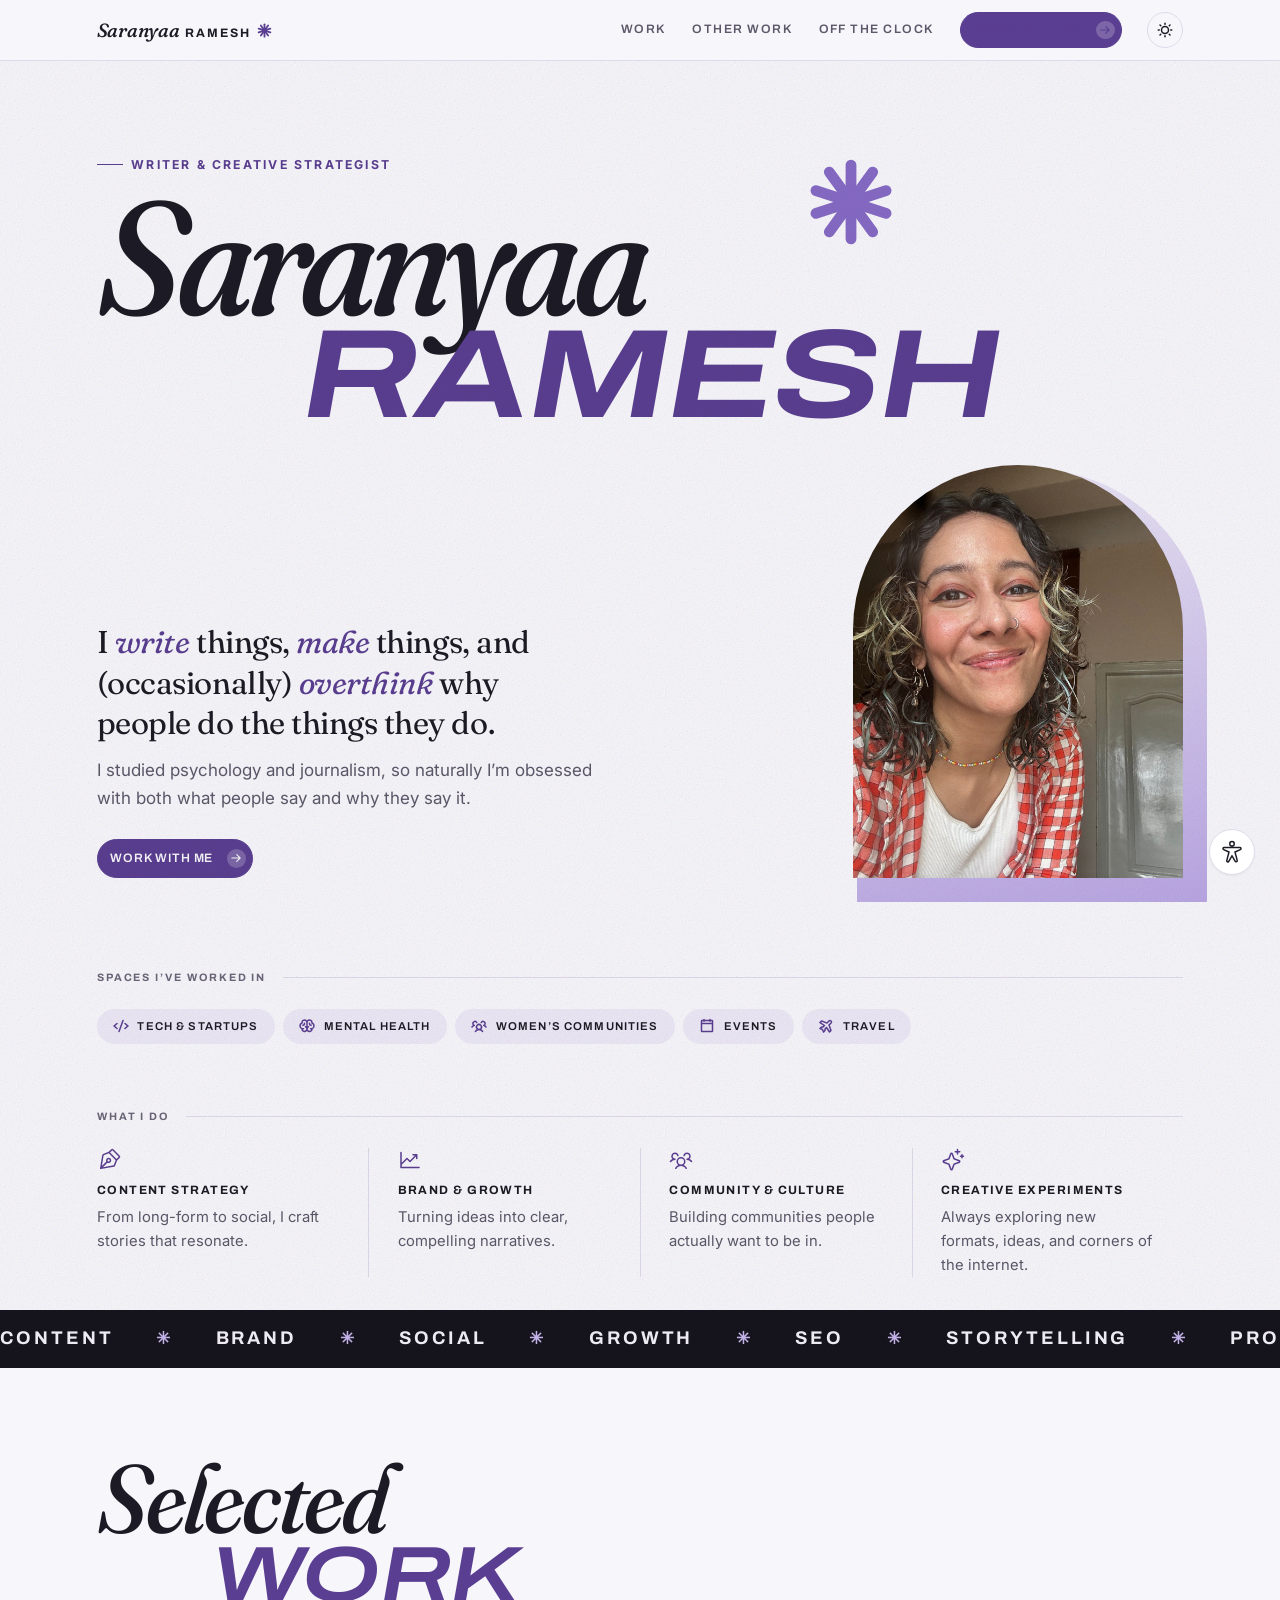
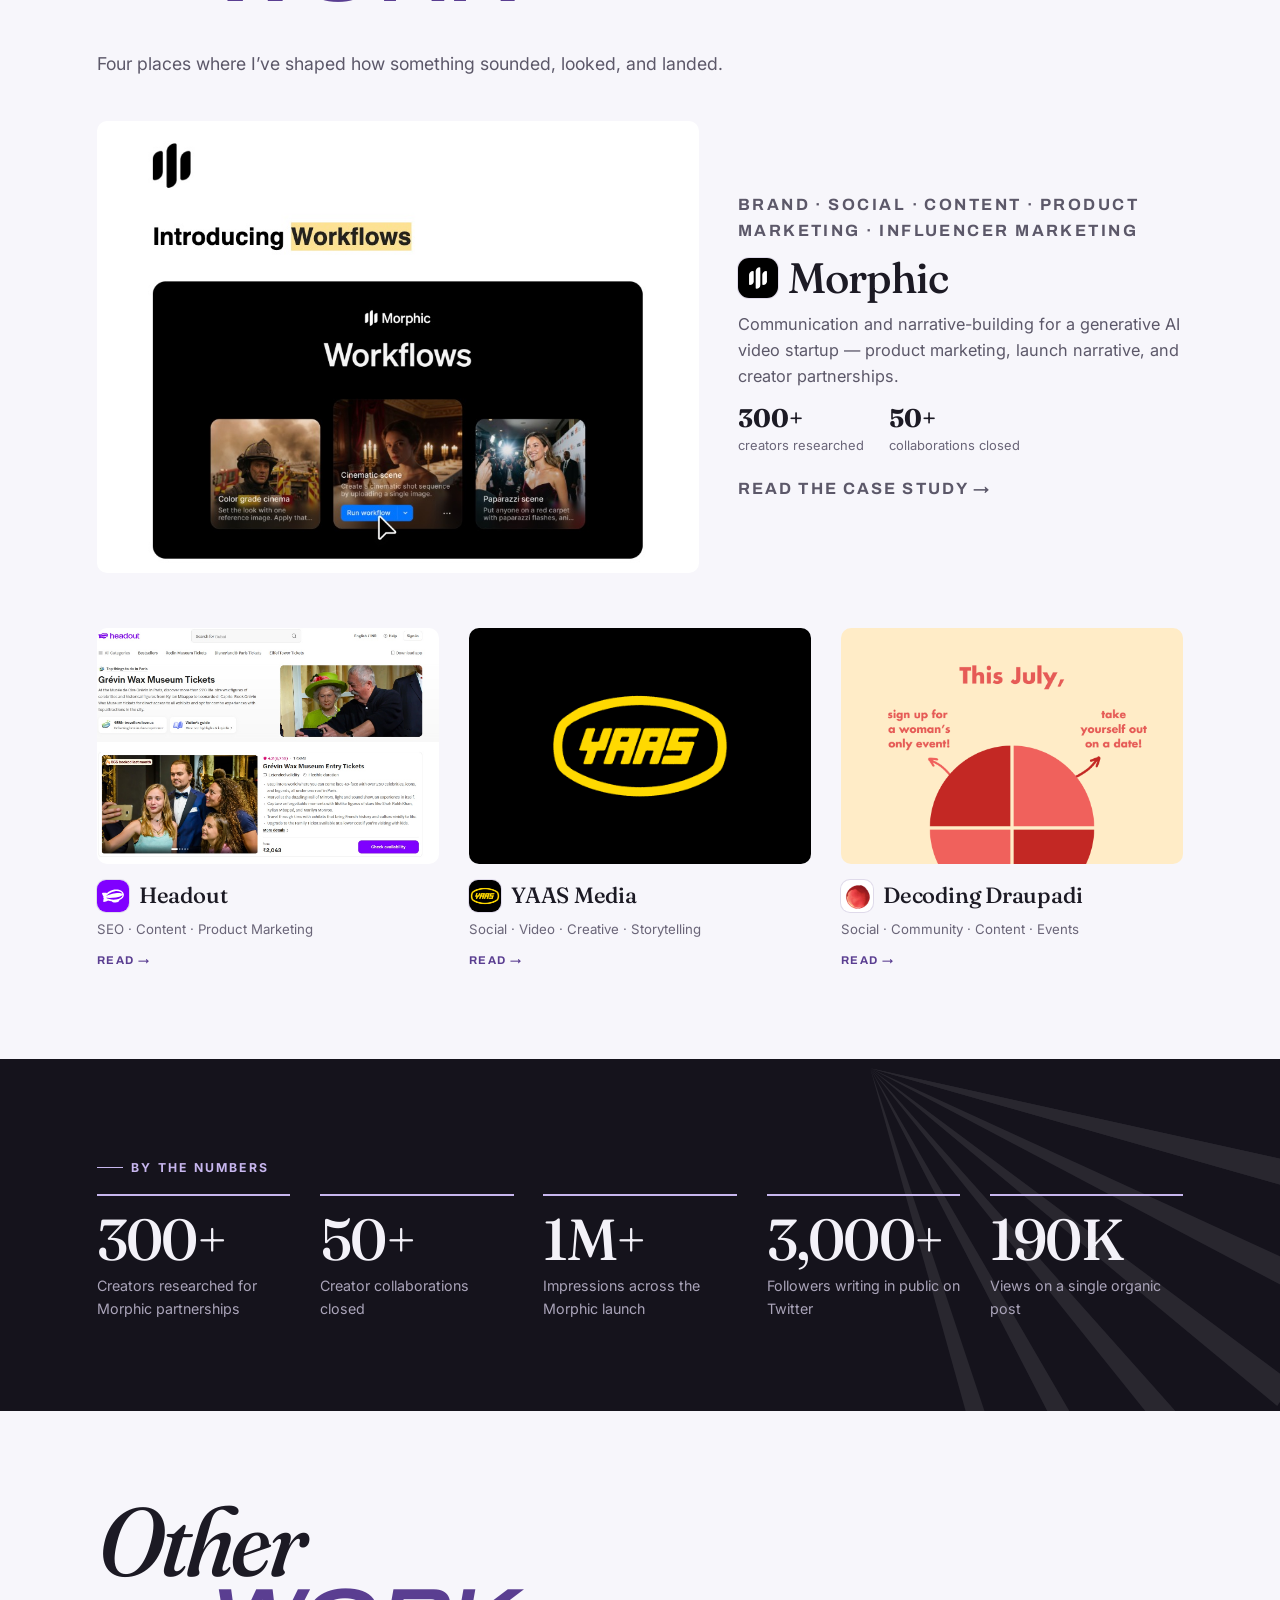
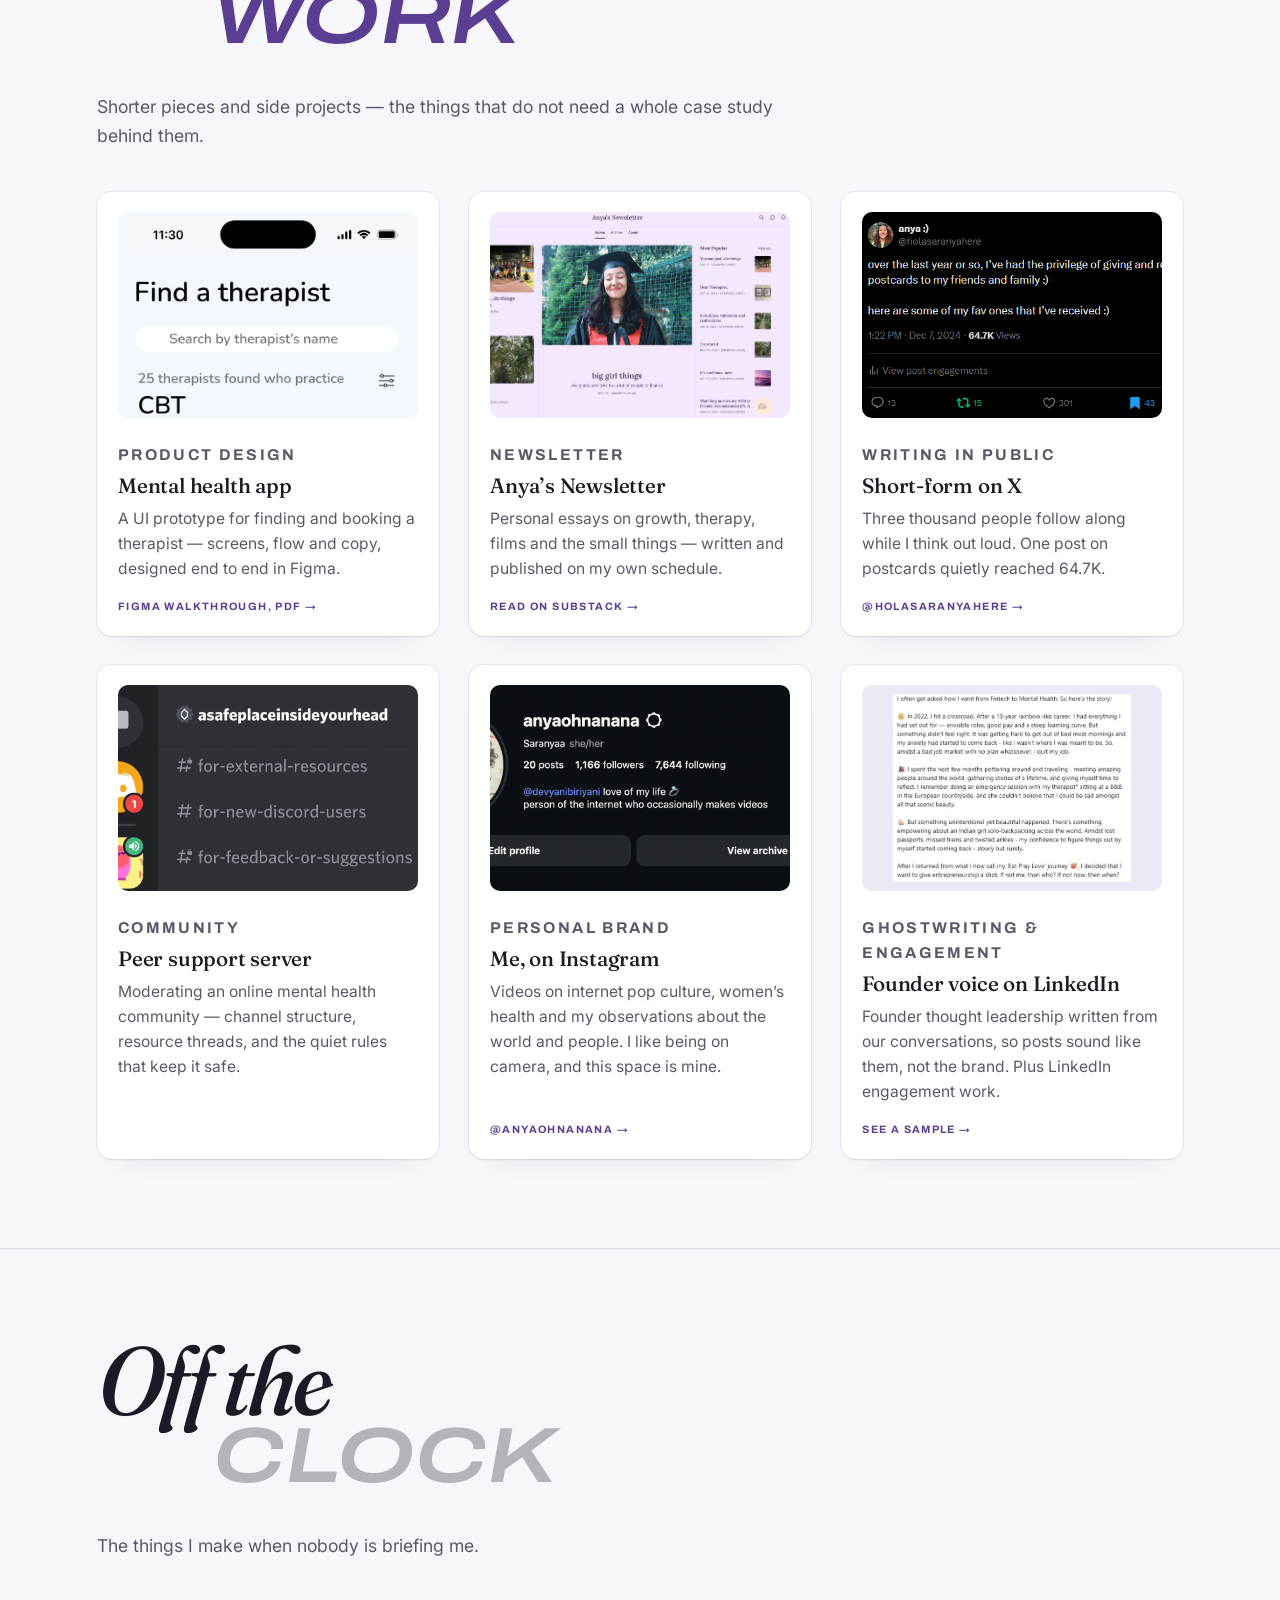
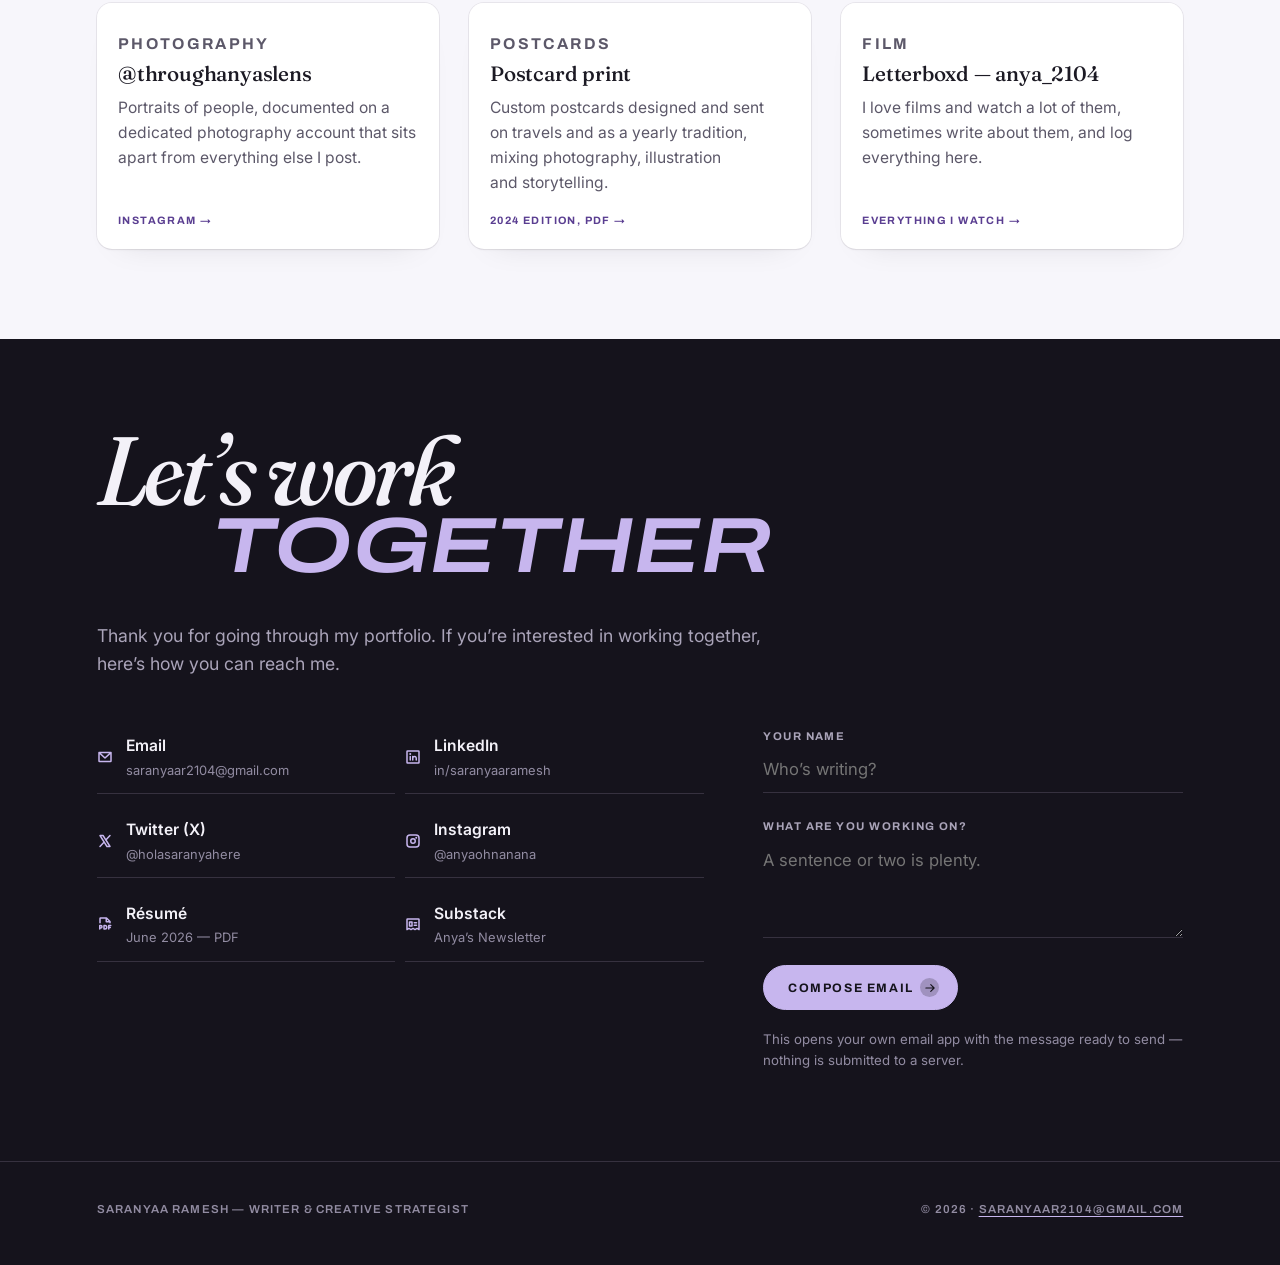
==== commit 69797eab: "Lavender on porcelain palette: tokens, shapes, favicon, theme colour and share card (and remove a st" ====
--- a/index.html
+++ b/index.html
@@ -13,7 +13,7 @@
 <meta name="description" content="Saranyaa Ramesh is a writer and creative strategist with a background in psychology and journalism, working across content, brand, social, and growth — with selected work for Morphic, Headout, YAAS Media, and Decoding Draupadi.">
 <meta name="author" content="Saranyaa Ramesh">
 <meta name="robots" content="index, follow">
-<meta name="theme-color" content="#fff8ec">
+<meta name="theme-color" content="#f7f6fb">
 <link rel="canonical" href="https://saranyaaramesh2104.github.io/portfolio/">
 
 <meta property="og:type" content="website">
@@ -31,7 +31,7 @@
 <meta name="twitter:image" content="https://saranyaaramesh2104.github.io/portfolio/assets/og-card.jpg">
 <meta name="twitter:creator" content="@holasaranyahere">
 
-<link rel="icon" href="data:image/svg+xml,%3Csvg xmlns='http://www.w3.org/2000/svg' viewBox='0 0 100 100'%3E%3Crect width='100' height='100' fill='%23c32824'/%3E%3Ctext x='50' y='73' font-family='Georgia,serif' font-size='64' font-style='italic' fill='%23ffecc7' text-anchor='middle'%3ES%3C/text%3E%3C/svg%3E">
+<link rel="icon" href="data:image/svg+xml,%3Csvg xmlns='http://www.w3.org/2000/svg' viewBox='0 0 100 100'%3E%3Crect width='100' height='100' fill='%235a3e91'/%3E%3Ctext x='50' y='73' font-family='Georgia,serif' font-size='64' font-style='italic' fill='%23f7f6fb' text-anchor='middle'%3ES%3C/text%3E%3C/svg%3E">
 
 <link rel="preconnect" href="https://fonts.googleapis.com">
 <link rel="preconnect" href="https://fonts.gstatic.com" crossorigin>
--- a/assets/styles.css
+++ b/assets/styles.css
@@ -2,7 +2,7 @@
    Saranyaa Ramesh — portfolio styles
 
    Palette is sampled directly out of her Decoding Draupadi artwork:
-     deep red #c32824 · coral #f0655f · cream #ffecc7 · blush #f8e4e4
+     deep violet #5a3e91 · lavender #b9a6e3 · porcelain #f7f6fb · mist #ece8f6
    The page alternates cream and ink spreads like a magazine, and headings are
    split across two typefaces so nothing reads as a default card grid.
    ========================================================================== */
@@ -35,10 +35,10 @@
   --gap: clamp(1rem, 2.6vw, 1.75rem);
 
   /* Her artwork colours, kept as fixed brand values. */
-  --brand-red: #c32824;
-  --brand-coral: #f0655f;
-  --brand-cream: #ffecc7;
-  --brand-blush: #f8e4e4;
+  --brand-red: #5a3e91;
+  --brand-coral: #b9a6e3;
+  --brand-cream: #f7f6fb;
+  --brand-blush: #ece8f6;
 }
 
 /* ── Cream and ink token sets ─────────────────────────────────────────────
@@ -47,42 +47,42 @@
 
 html[data-theme="light"],
 html[data-theme="dark"] .ink {
-  --bg: #fff8ec;
+  --bg: #f7f6fb;
   --bg-card: #ffffff;
-  --bg-soft: #f8e4e4;
-  --border: #e8d3c6;
-  --text: #24150f;
-  --text-muted: #6f574b;
-  --text-dim: #796459;
-  --accent: #c32824;
-  --accent-ink: #fff8ec;
-  --accent-soft: #f8e4e4;
-  --shadow: 0 1px 2px rgba(36, 21, 15, .06), 0 18px 40px -20px rgba(36, 21, 15, .2);
-  --hairline: rgba(36, 21, 15, .07);
+  --bg-soft: #ece8f6;
+  --border: #dfdaea;
+  --text: #1c1a24;
+  --text-muted: #5c5869;
+  --text-dim: #6a6578;
+  --accent: #5a3e91;
+  --accent-ink: #f7f6fb;
+  --accent-soft: #ece8f6;
+  --shadow: 0 1px 2px rgba(28, 26, 36, .06), 0 18px 40px -20px rgba(28, 26, 36, .2);
+  --hairline: rgba(28, 26, 36, .07);
   --highlight: rgba(255, 255, 255, .75);
-  --shadow-tint: rgba(36, 21, 15, .17);
-  --glow: rgba(195, 40, 36, .14);
+  --shadow-tint: rgba(28, 26, 36, .17);
+  --glow: rgba(90, 62, 145, .14);
   --grain-blend: multiply;
   --grain-opacity: .34;
 }
 
 html[data-theme="dark"],
 html[data-theme="light"] .ink {
-  --bg: #17100e;
-  --bg-card: #201815;
-  --bg-soft: #281d19;
-  --border: #3a2b25;
-  --text: #fdf3e6;
-  --text-muted: #b49c8e;
-  --text-dim: #99857a;
-  --accent: #f0655f;
-  --accent-ink: #1a0f0c;
-  --accent-soft: #3d201c;
+  --bg: #15131c;
+  --bg-card: #1d1a26;
+  --bg-soft: #25212f;
+  --border: #36313f;
+  --text: #f3f1f8;
+  --text-muted: #aaa4b9;
+  --text-dim: #928ca2;
+  --accent: #c7b6ee;
+  --accent-ink: #15131c;
+  --accent-soft: #2e2840;
   --shadow: 0 1px 2px rgba(0, 0, 0, .45), 0 20px 44px -20px rgba(0, 0, 0, .8);
   --hairline: rgba(255, 255, 255, .055);
   --highlight: rgba(255, 255, 255, .05);
   --shadow-tint: rgba(0, 0, 0, .7);
-  --glow: rgba(240, 101, 95, .18);
+  --glow: rgba(199, 182, 238, .15);
   --grain-blend: screen;
   --grain-opacity: .12;
 }
@@ -741,7 +741,7 @@
 .lightbox {
   position: fixed; inset: 0; z-index: 60; display: none; place-items: center;
   padding: clamp(1rem, 4vw, 3rem);
-  background: rgba(14, 8, 6, .9); backdrop-filter: blur(4px);
+  background: rgba(12, 10, 18, .9); backdrop-filter: blur(4px);
 }
 .lightbox[open] { display: grid; }
 .lightbox img { max-width: 100%; max-height: 88vh; box-shadow: 0 24px 60px rgba(0, 0, 0, .5); }
@@ -802,12 +802,12 @@
 html[data-theme="light"] body.a11y-contrast {
   --bg: #fff; --bg-card: #fff; --bg-soft: #fff;
   --text: #000; --text-muted: #000; --text-dim: #1a1a1a;
-  --border: #000; --accent: #9d0c00; --accent-soft: #fff; --accent-ink: #fff;
+  --border: #000; --accent: #3f2370; --accent-soft: #fff; --accent-ink: #fff;
 }
 html[data-theme="dark"] body.a11y-contrast {
   --bg: #000; --bg-card: #000; --bg-soft: #000;
   --text: #fff; --text-muted: #fff; --text-dim: #e8e8e8;
-  --border: #fff; --accent: #ffab9f; --accent-soft: #000; --accent-ink: #000;
+  --border: #fff; --accent: #dccfff; --accent-soft: #000; --accent-ink: #000;
 }
 /* Ink spreads must not reintroduce their own palette over high contrast, and
    the grain would reduce contrast, so both are neutralised here. */
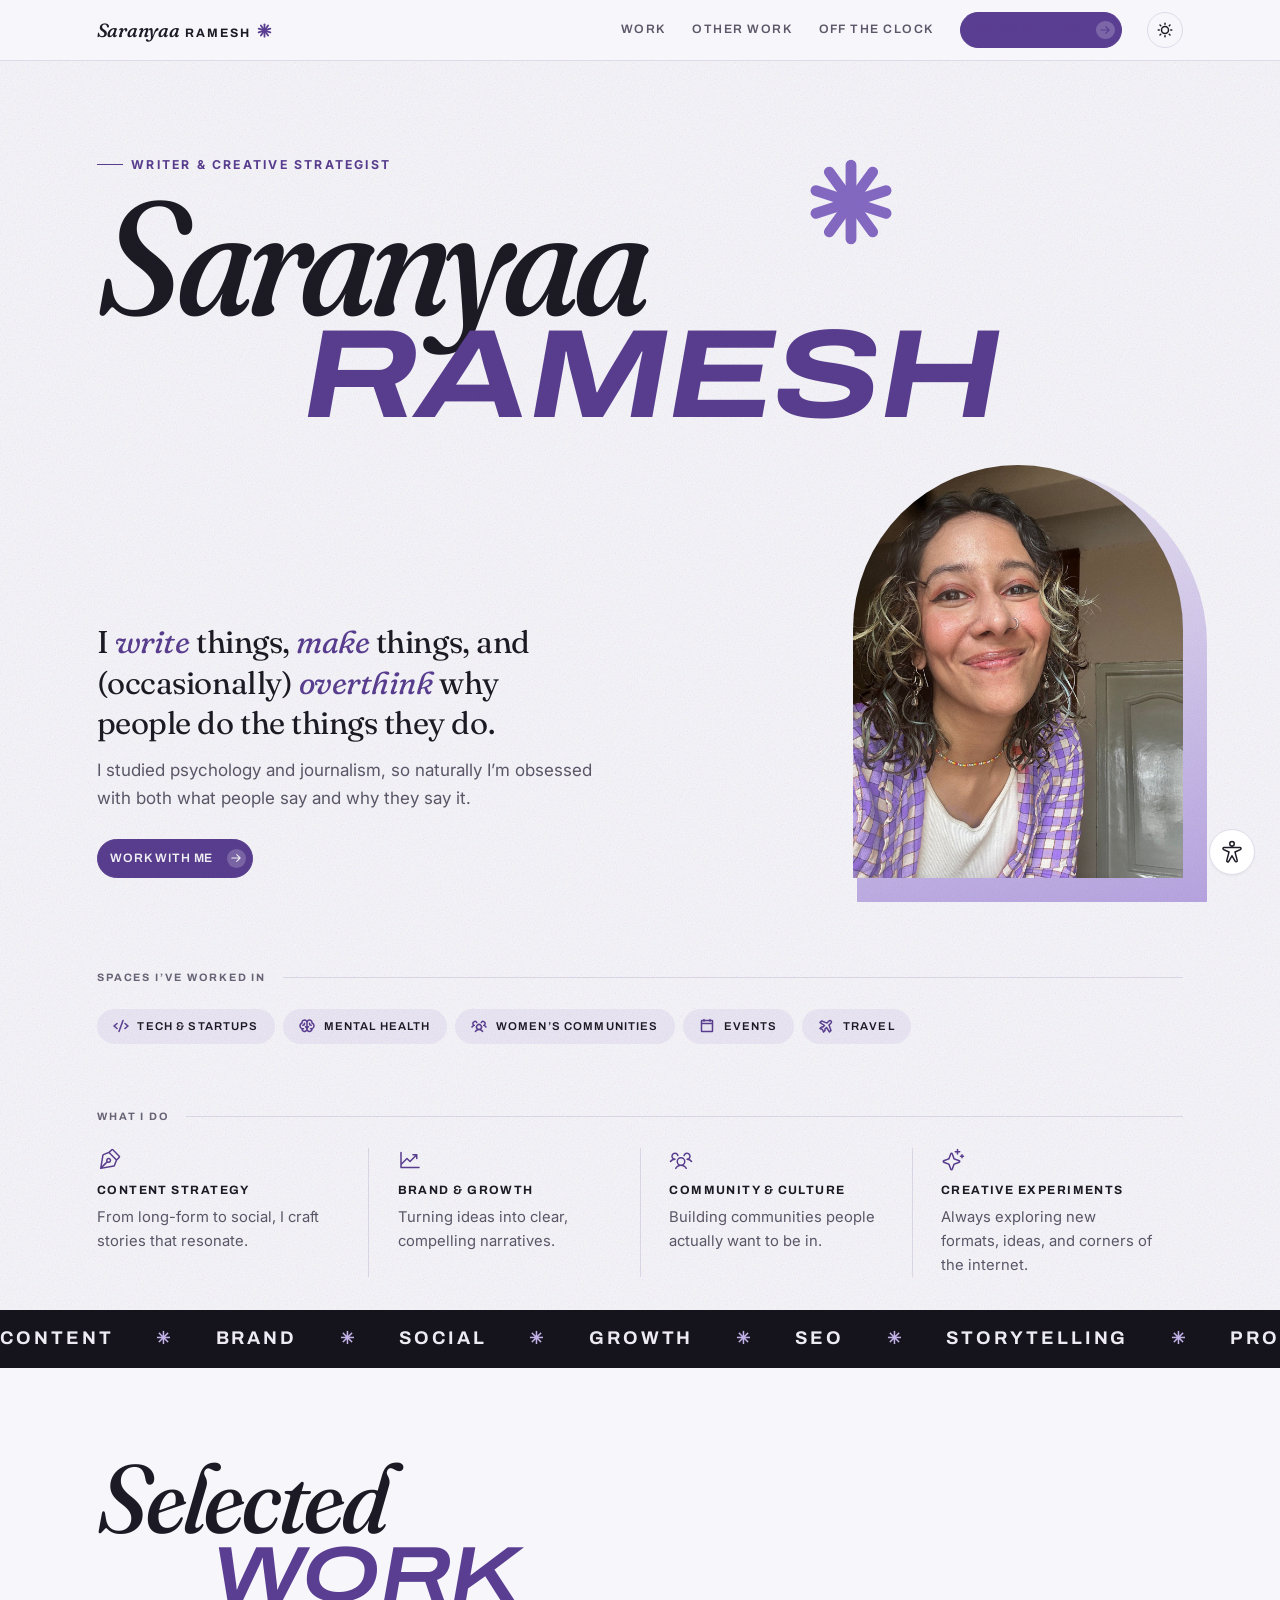
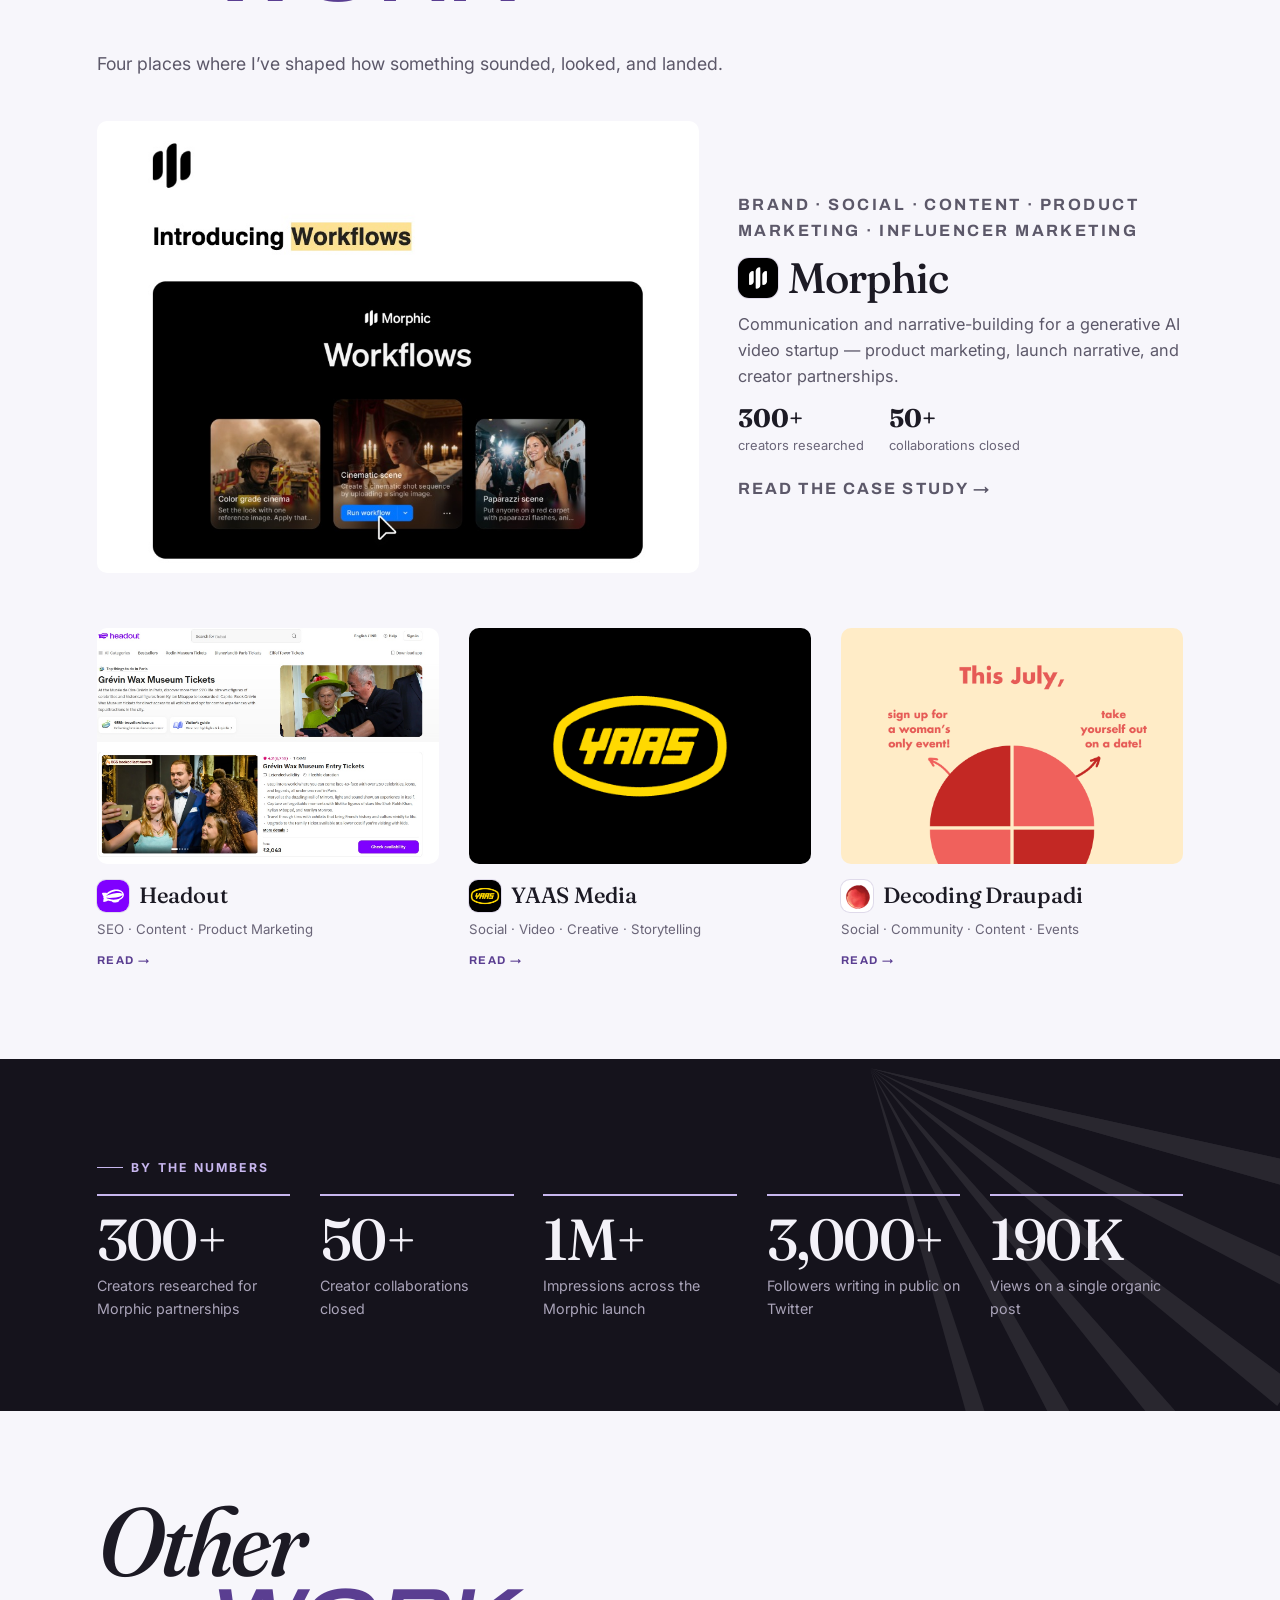
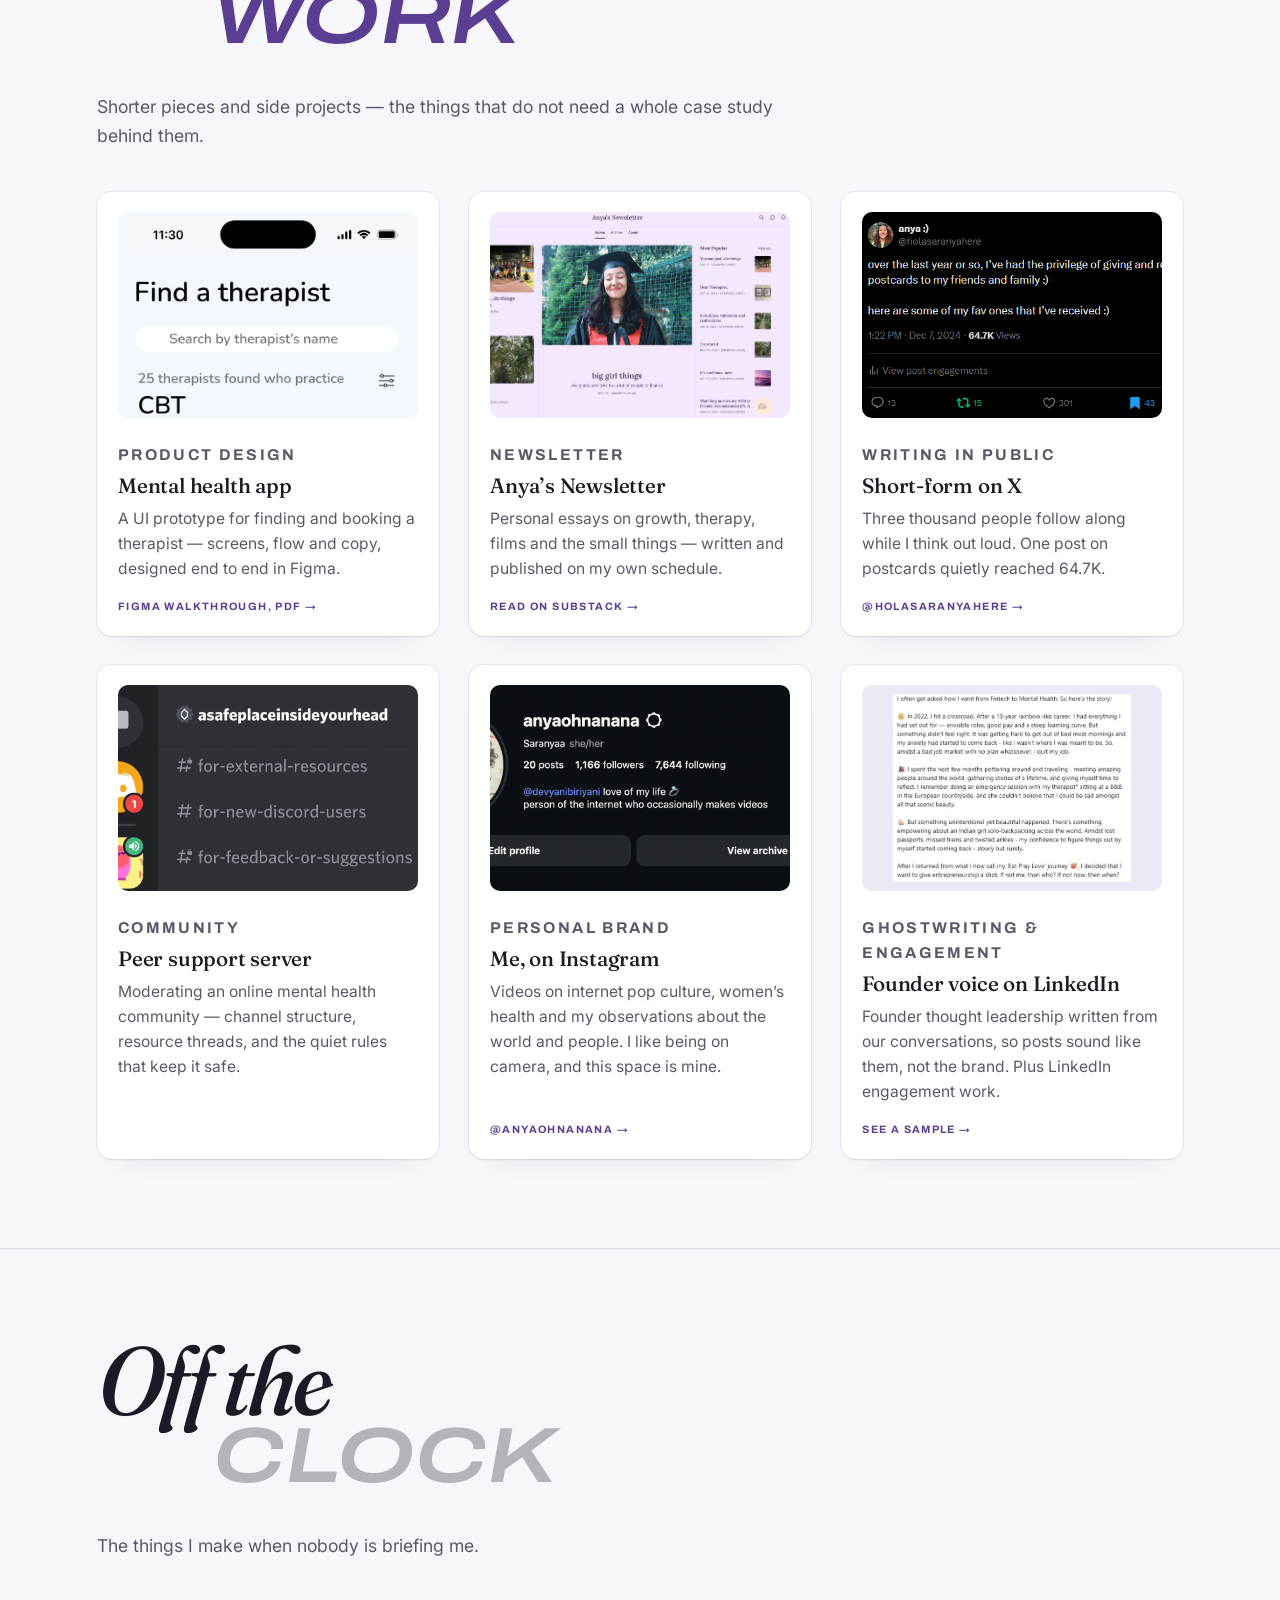
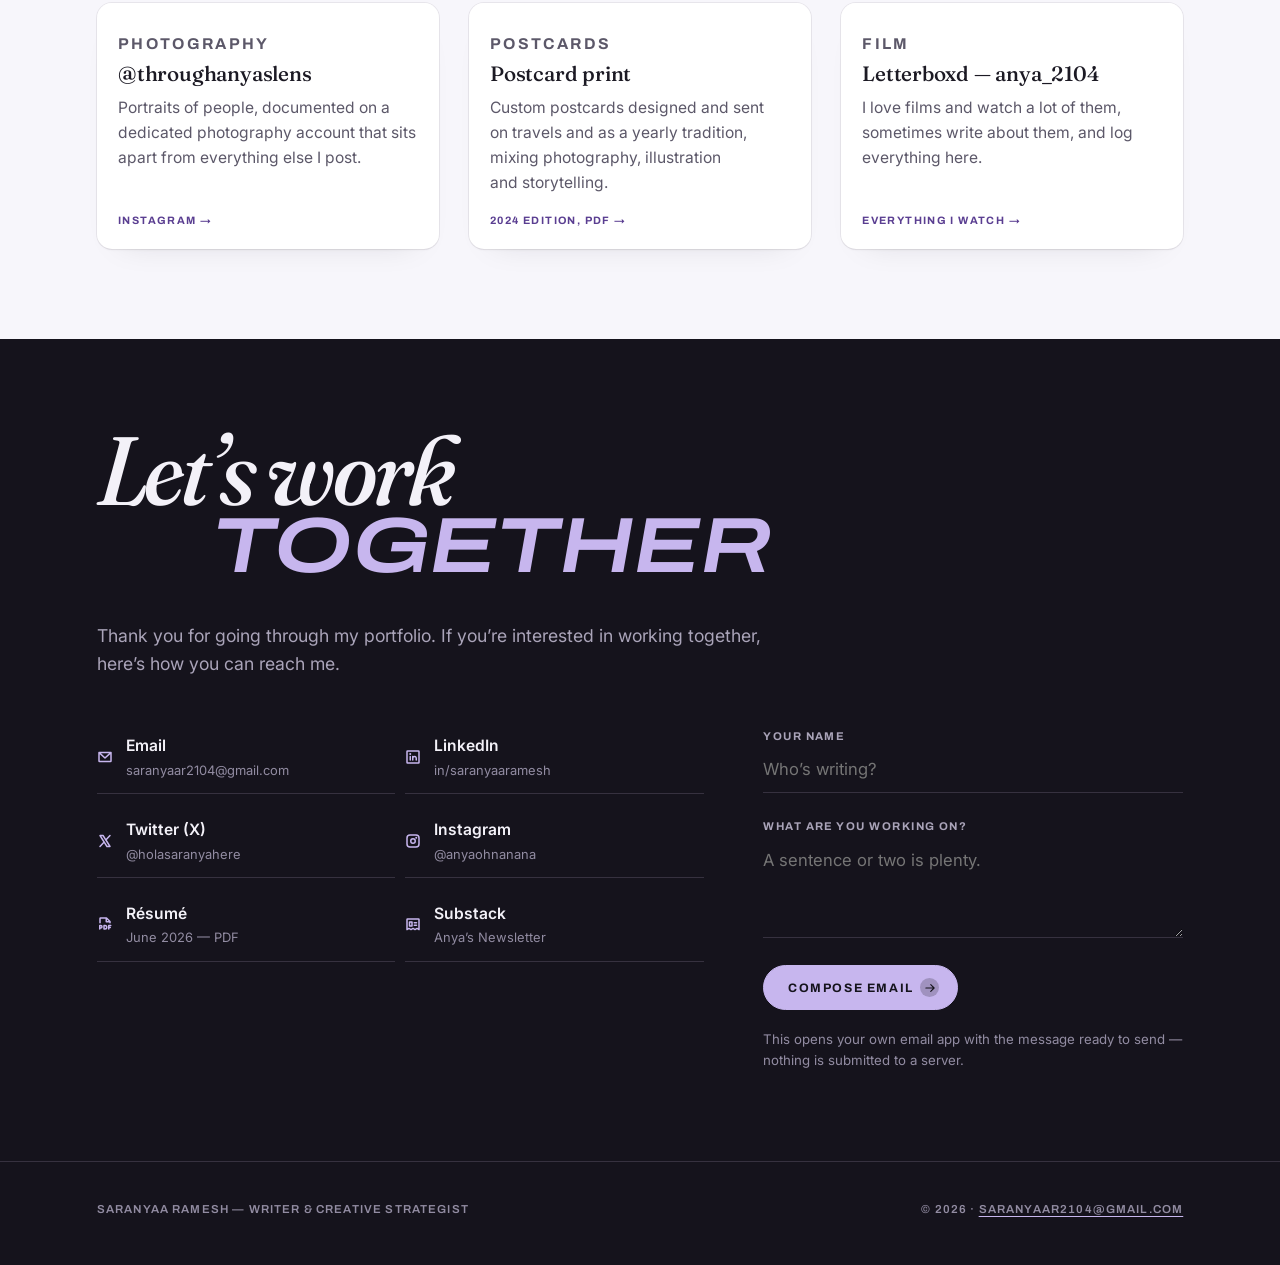
==== commit 18ccc9b0: "Hero photo: shirt recoloured to lavender to match the palette" ====
--- a/index.html
+++ b/index.html
@@ -63,7 +63,7 @@
   "name": "Saranyaa Ramesh",
   "jobTitle": "Writer & Creative Strategist",
   "email": "mailto:saranyaar2104@gmail.com",
-  "image": "assets/home-1.jpg",
+  "image": "assets/home-1-lavender.jpg",
   "description": "Writer and creative strategist with a background in psychology and journalism, working across content, brand, social, and growth.",
   "knowsAbout": ["Content Strategy", "Copywriting", "SEO", "Brand Communication", "Social Media", "Product Marketing"],
   "sameAs": [
@@ -128,7 +128,7 @@
         </div>
 
         <div class="portrait-frame">
-          <img class="portrait" src="assets/home-1.jpg" width="1024" height="768"
+          <img class="portrait" src="assets/home-1-lavender.jpg" width="1024" height="768"
                alt="Saranyaa Ramesh, smiling, with curly shoulder-length hair and a red checked shirt.">
         </div>
       </div>
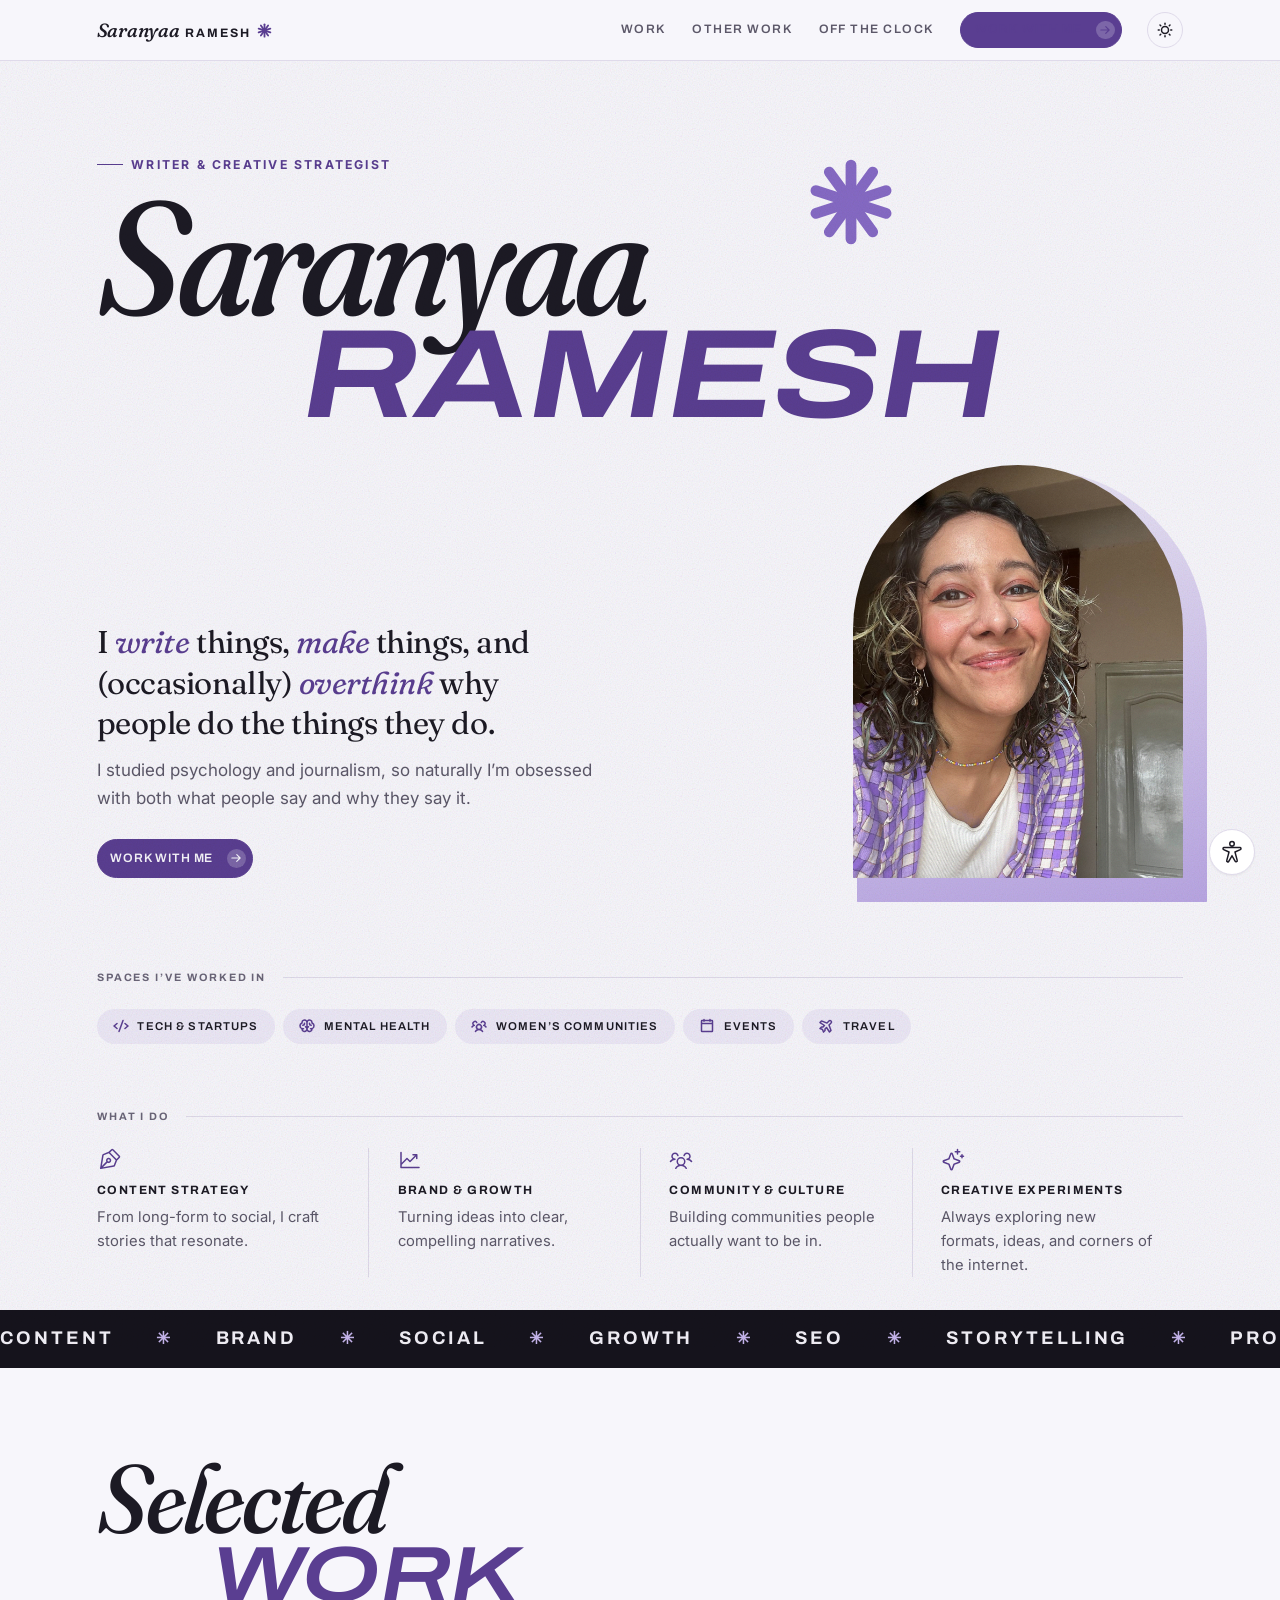
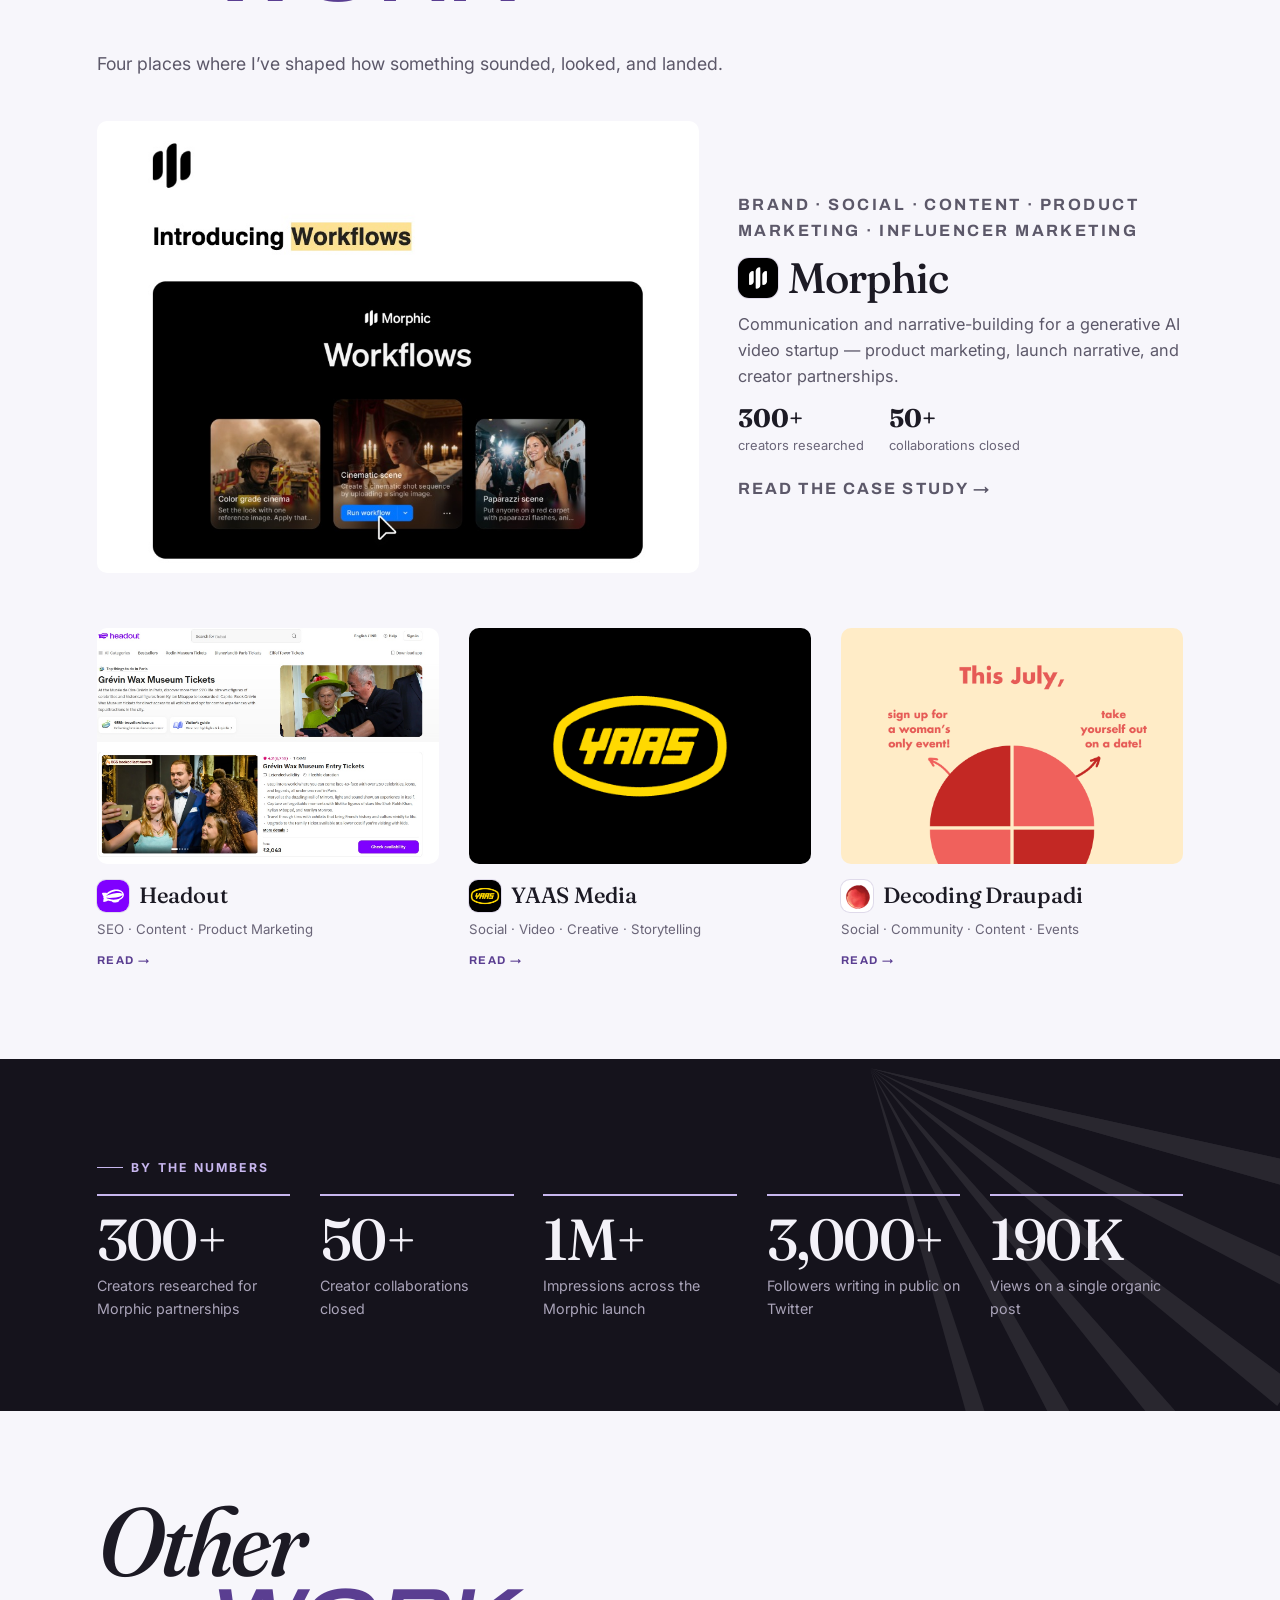
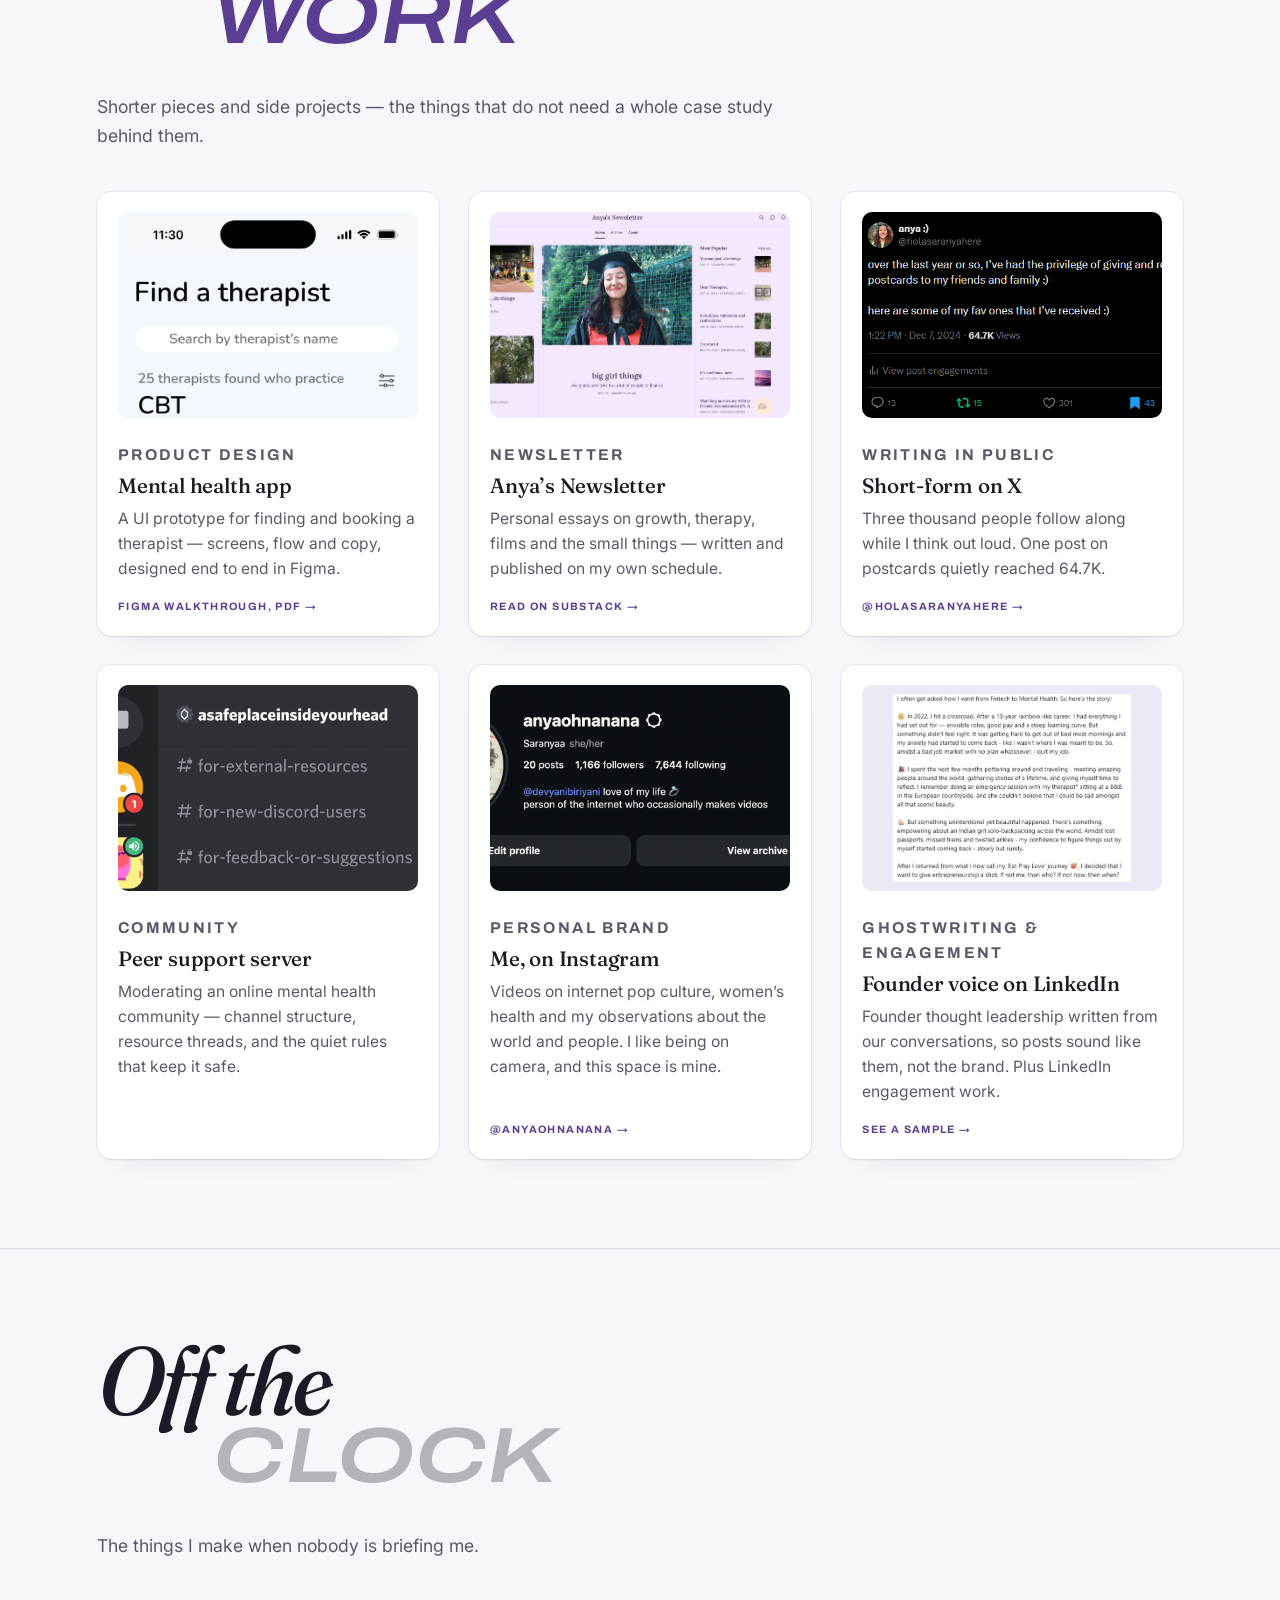
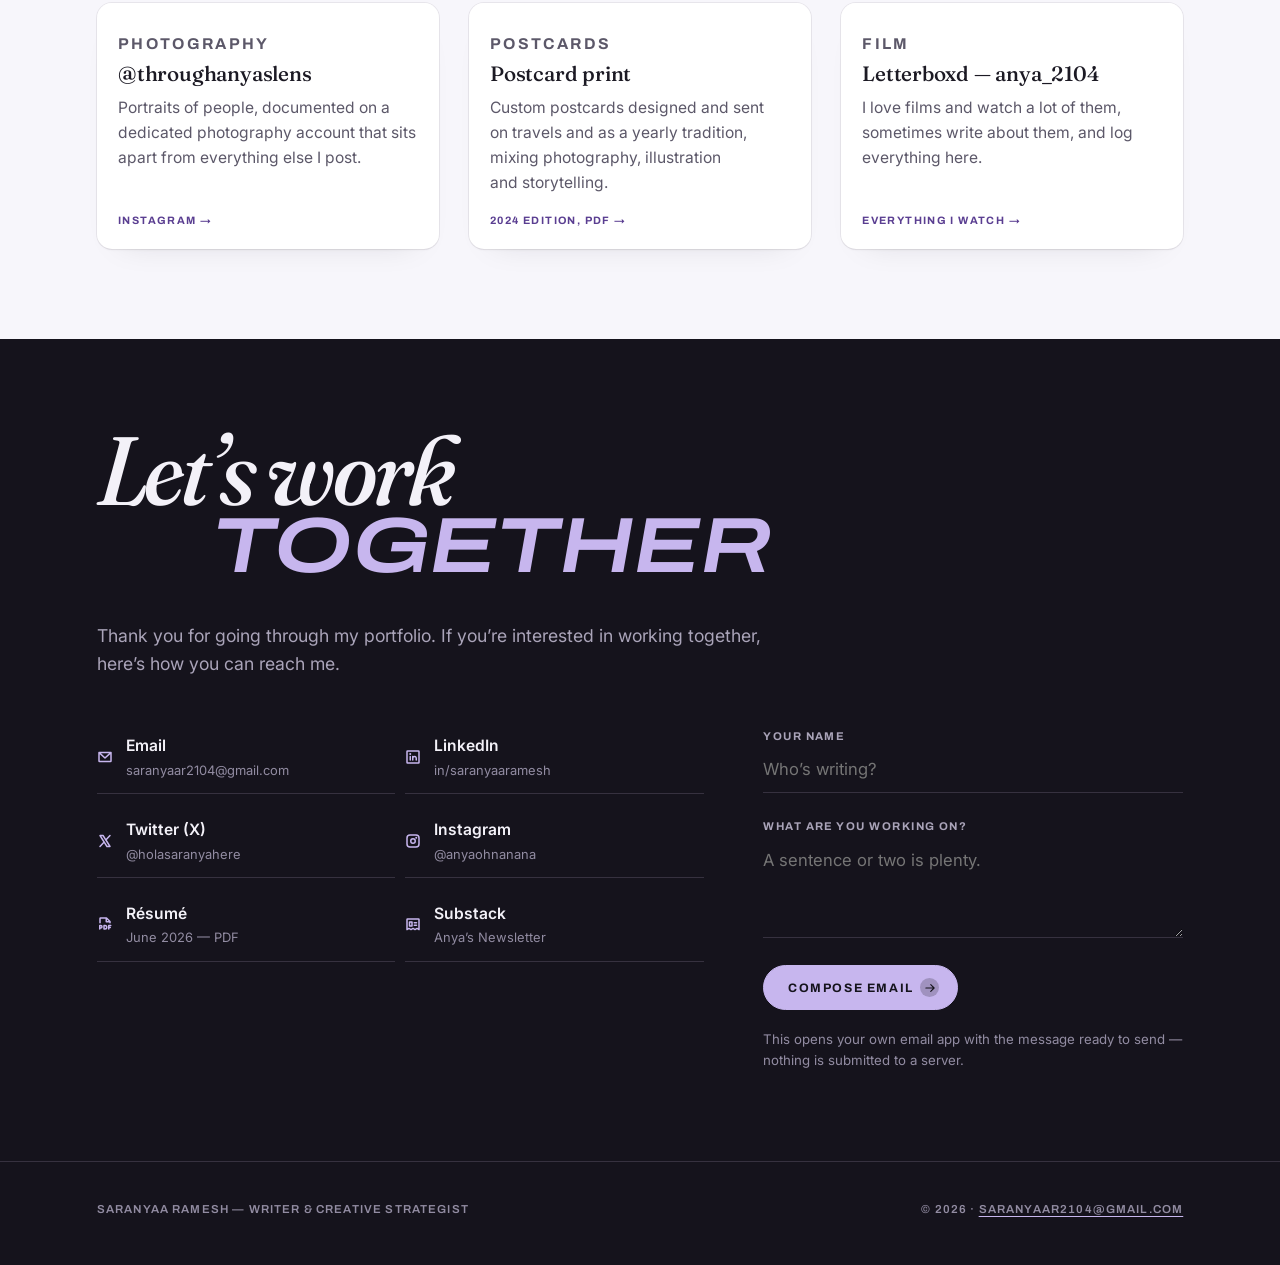
==== commit c8c86f75: "Hero photo: recolour the shadowed collar beside her neck" ====
--- a/index.html
+++ b/index.html
@@ -128,7 +128,7 @@
         </div>
 
         <div class="portrait-frame">
-          <img class="portrait" src="assets/home-1-lavender.jpg" width="1024" height="768"
+          <img class="portrait" src="assets/home-1-lavender.jpg?v=2" width="1024" height="768"
                alt="Saranyaa Ramesh, smiling, with curly shoulder-length hair and a red checked shirt.">
         </div>
       </div>
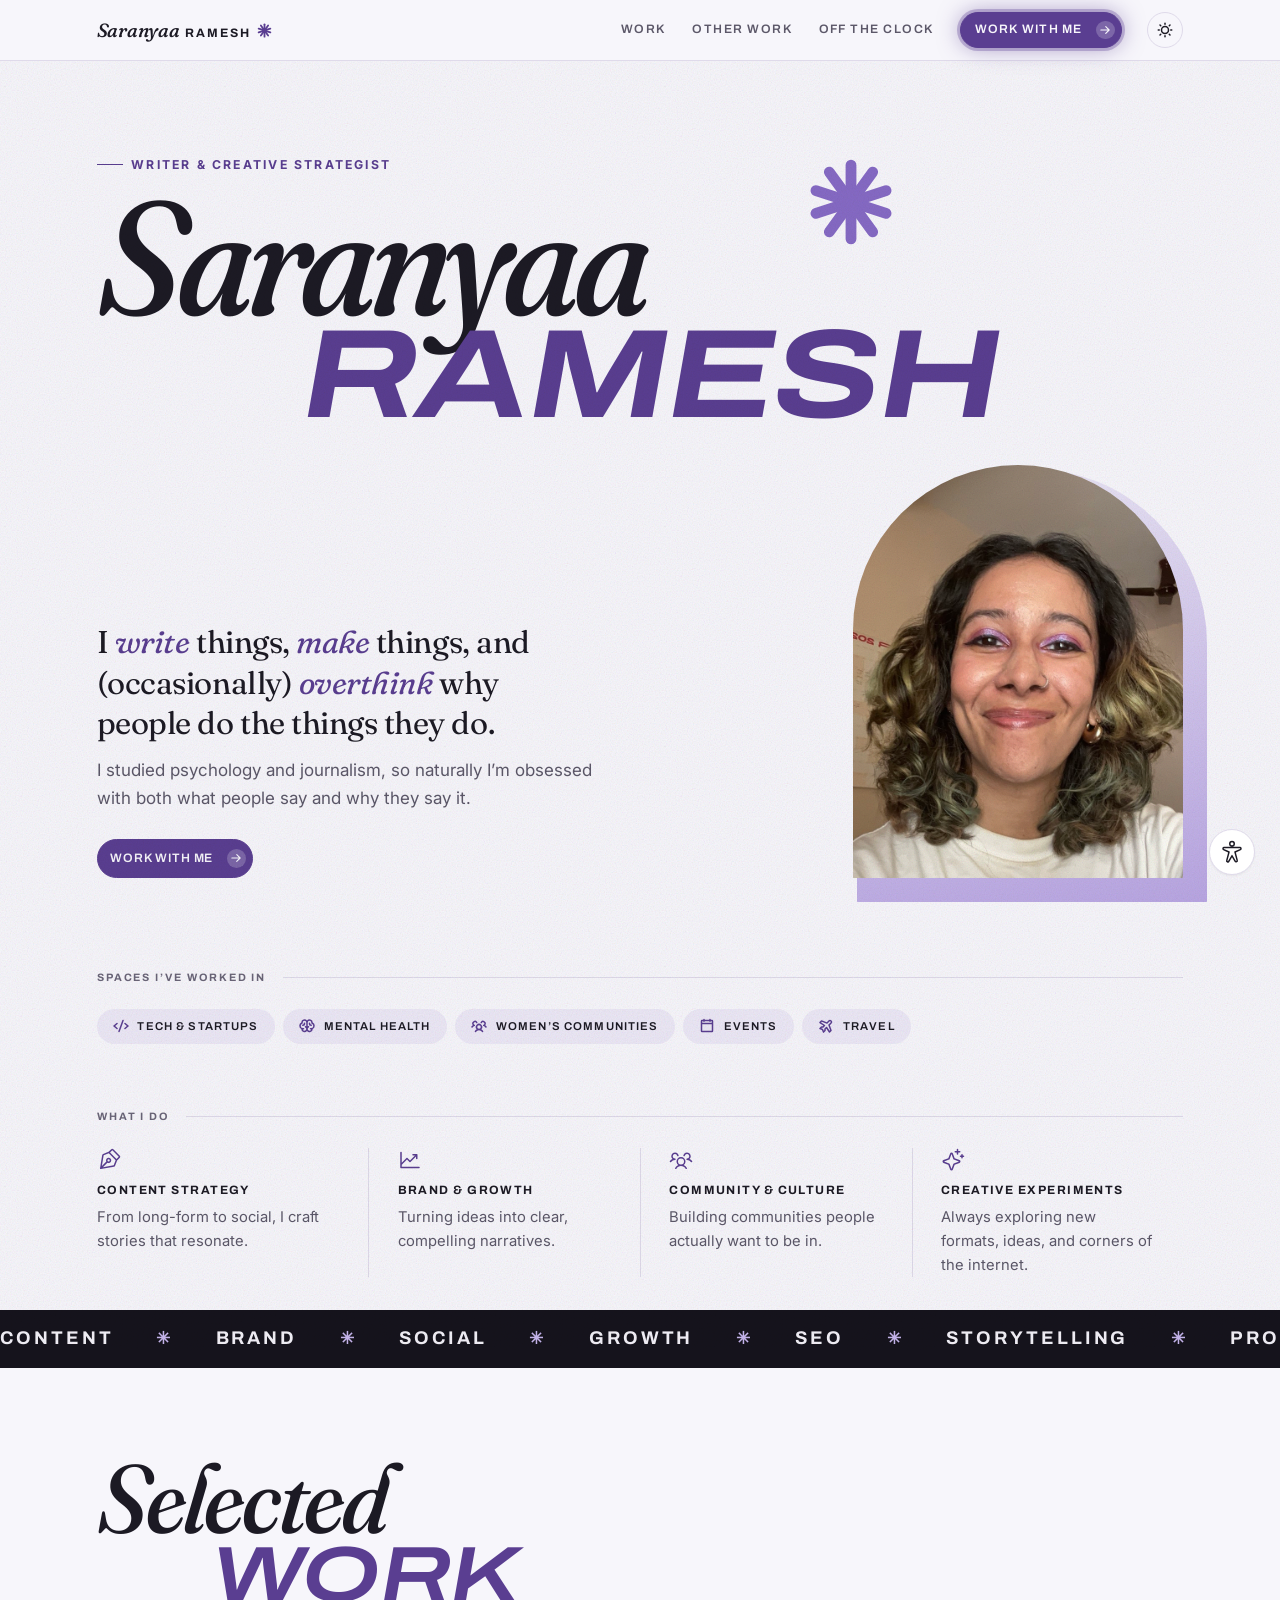
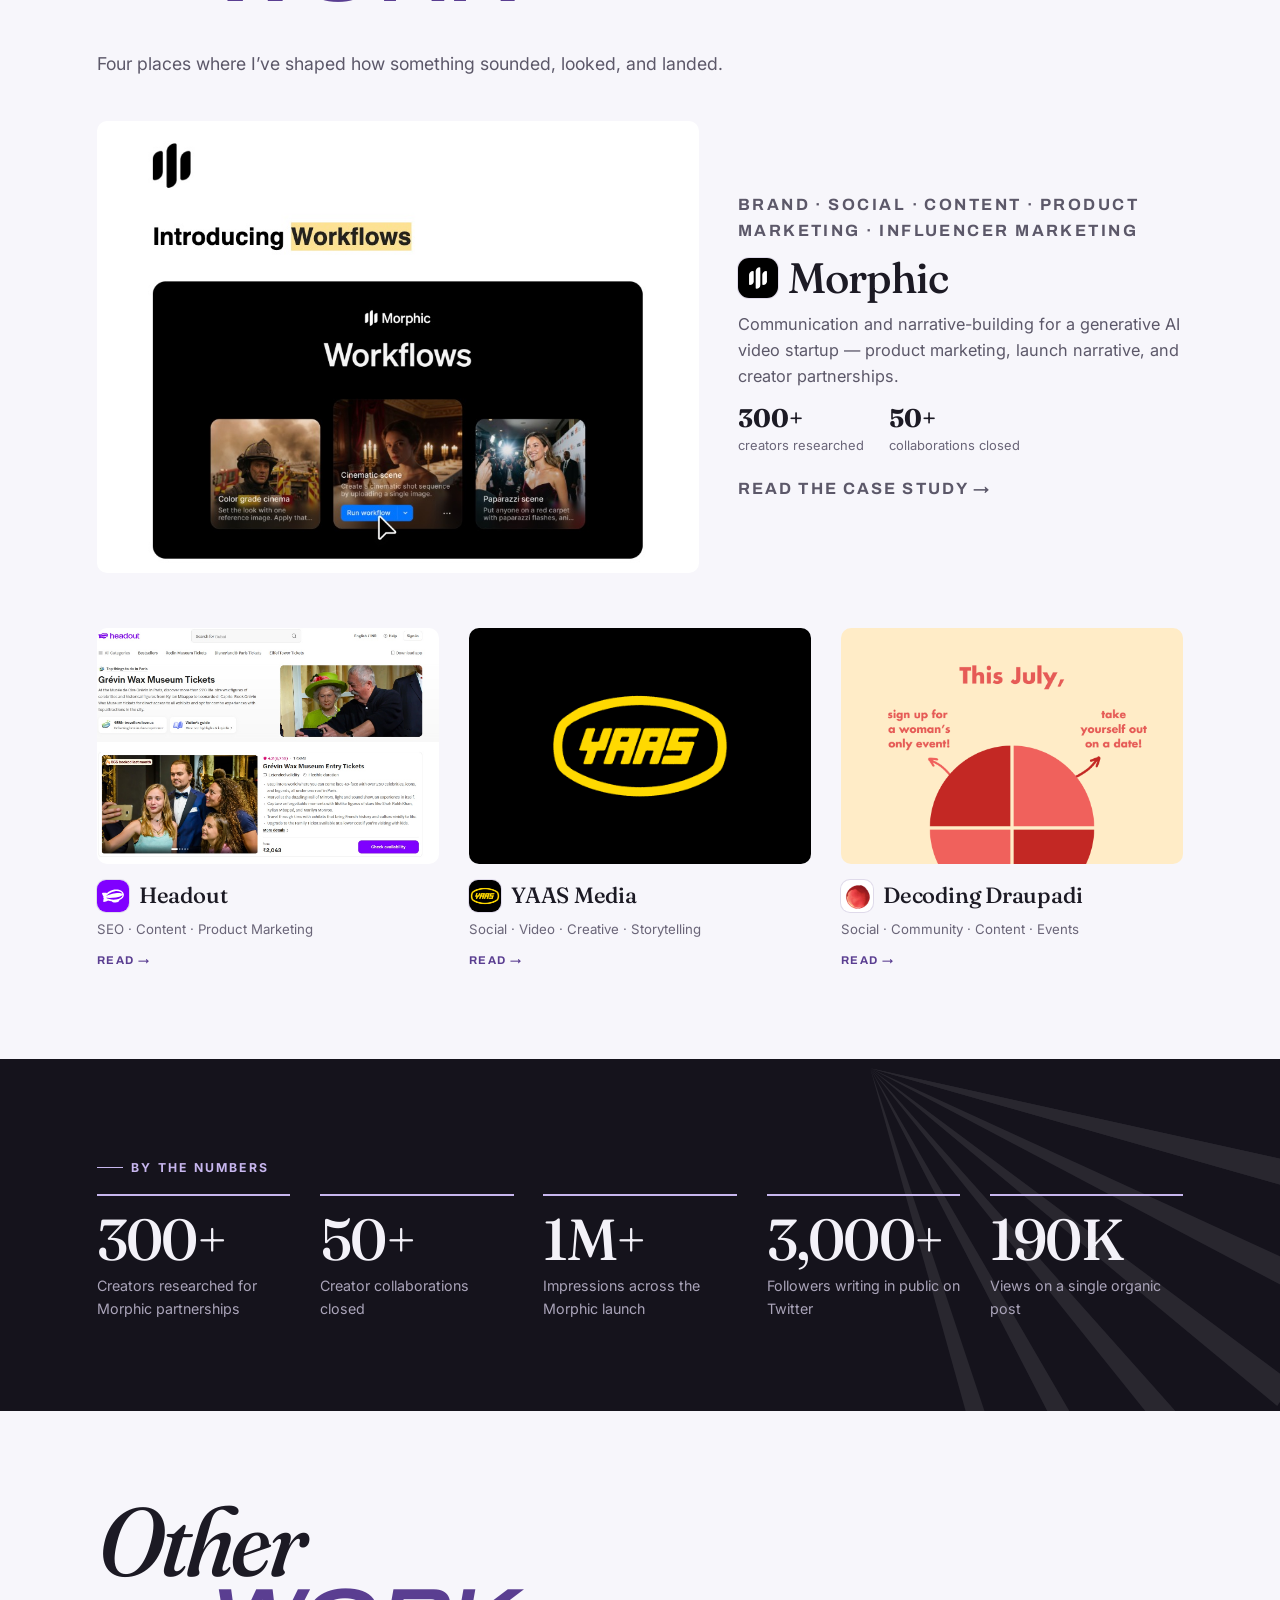
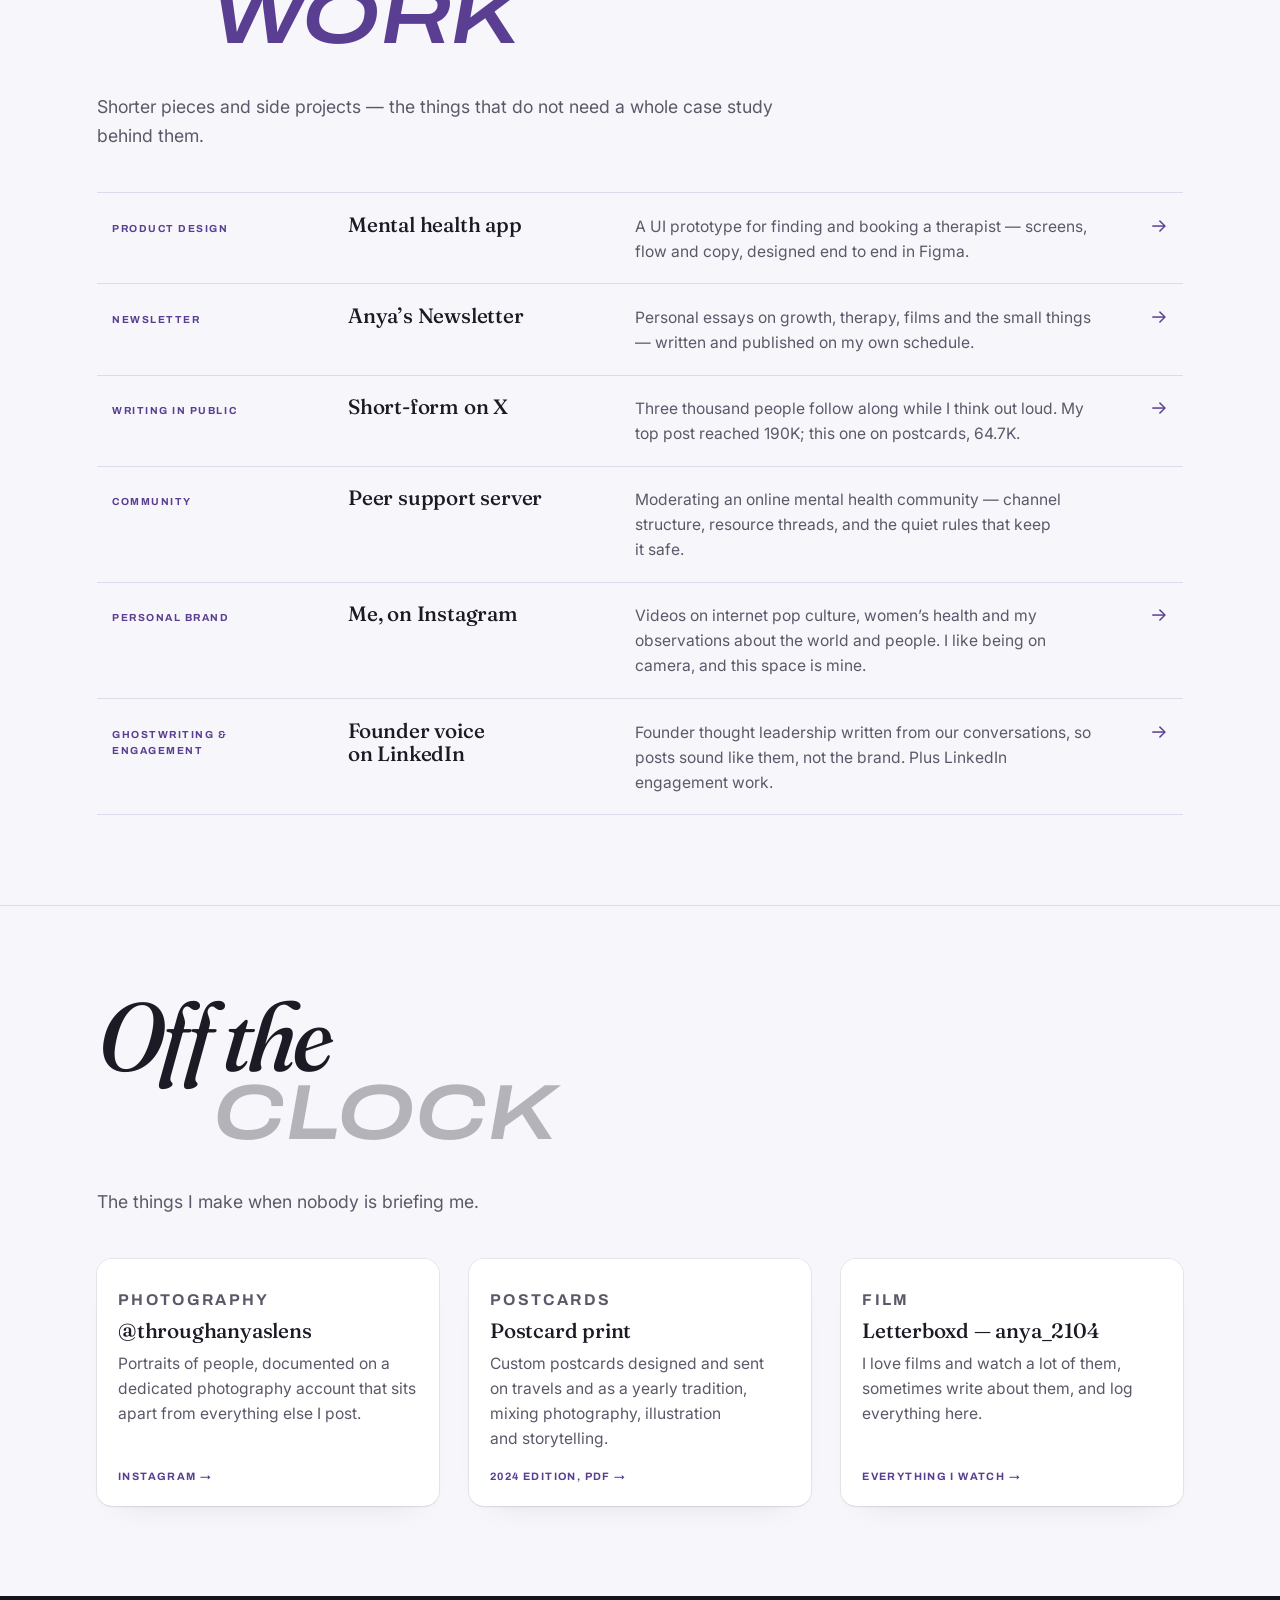
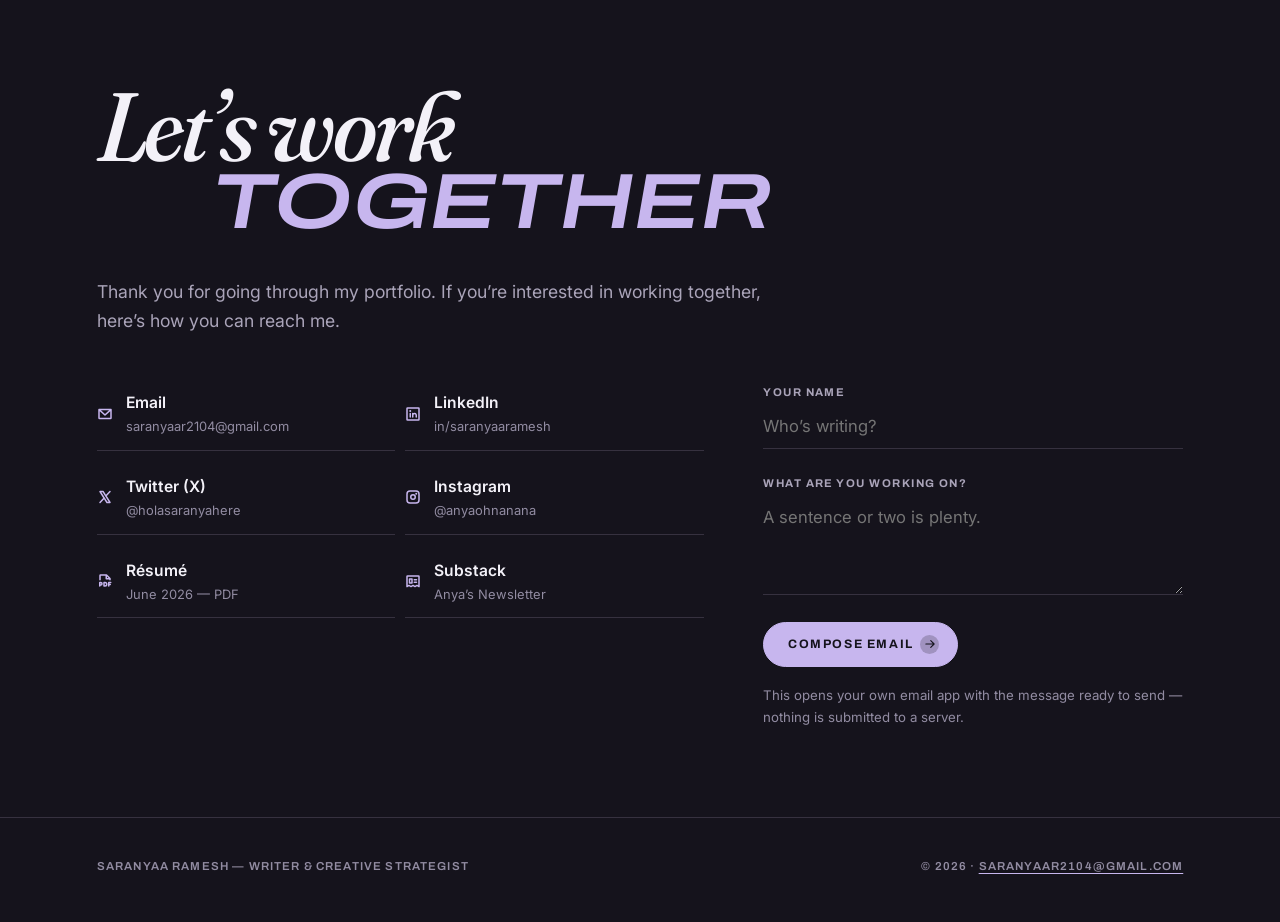
==== commit c8d2f17c: "New hero photo, Other work as an index list, YAAS reels, 190K on the X row - Hero uses profile1 (com" ====
--- a/index.html
+++ b/index.html
@@ -63,7 +63,7 @@
   "name": "Saranyaa Ramesh",
   "jobTitle": "Writer & Creative Strategist",
   "email": "mailto:saranyaar2104@gmail.com",
-  "image": "assets/home-1-lavender.jpg",
+  "image": "assets/home-profile.jpg",
   "description": "Writer and creative strategist with a background in psychology and journalism, working across content, brand, social, and growth.",
   "knowsAbout": ["Content Strategy", "Copywriting", "SEO", "Brand Communication", "Social Media", "Product Marketing"],
   "sameAs": [
@@ -128,8 +128,8 @@
         </div>
 
         <div class="portrait-frame">
-          <img class="portrait" src="assets/home-1-lavender.jpg?v=2" width="1024" height="768"
-               alt="Saranyaa Ramesh, smiling, with curly shoulder-length hair and a red checked shirt.">
+          <img class="portrait" src="assets/home-profile.jpg" width="787" height="1400"
+               alt="Saranyaa Ramesh, smiling, with curly shoulder-length hair, lavender eyeshadow and a white T-shirt.">
         </div>
       </div>
     </div>
@@ -267,8 +267,9 @@
   <!-- ── Personal projects ────────────────────────────────────────────── -->
   <!-- ── Other work ───────────────────────────────────────────────────
        Shorter pieces that do not need a whole case study.
-       To add one, copy a whole <a class="tile"> ... </a> block below.
-       Drop the tile-img line if an item has no picture. -->
+       To add one, copy a whole <li> ... </li> row below and change the
+       link, both image paths (data-preview and the img), and the words.
+       No link? Use the Peer support row as the pattern: a <div> with no arrow. -->
   <section class="section reveal" id="other">
     <div class="wrap">
       <div class="section-head">
@@ -276,62 +277,61 @@
         <p class="section-intro">Shorter pieces and side projects — the things that do not need a whole case study behind them.</p>
       </div>
 
-      <div class="tile-grid tile-grid--wide" data-scroll-label="Other work">
-        <a class="tile" href="assets/home-design-5.pdf" target="_blank" rel="noopener">
-          <img class="tile-img" src="assets/other-ui-prototype.jpg" loading="lazy"
-               alt="Mobile app screen titled Find a therapist, with a search field and a list of therapists filtered to CBT." width="738" height="507">
-          <p class="tile-kicker">Product design</p>
-          <h3>Mental health app</h3>
-          <p>A UI prototype for finding and booking a therapist — screens, flow and copy, designed end to end in Figma.</p>
-          <span class="tile-go">Figma walkthrough, PDF →</span>
-        </a>
-
-        <a class="tile" href="https://saranyaa1310.substack.com/" target="_blank" rel="noopener">
-          <img class="tile-img" src="assets/home-writing-marketing-5.jpg" loading="lazy"
-               alt="Anya’s Newsletter homepage on Substack, showing recent essays and a most-popular list." width="1600" height="857">
-          <p class="tile-kicker">Newsletter</p>
-          <h3>Anya’s Newsletter</h3>
-          <p>Personal essays on growth, therapy, films and the small things — written and published on my own schedule.</p>
-          <span class="tile-go">Read on Substack →</span>
-        </a>
-
-        <a class="tile" href="https://twitter.com/holasaranyahere" target="_blank" rel="noopener">
-          <img class="tile-img tile-img--left" src="assets/home-content-2.png" loading="lazy"
-               alt="A post on X from @holasaranyahere about sending postcards, showing 64.7K views." width="584" height="322">
-          <p class="tile-kicker">Writing in public</p>
-          <h3>Short-form on X</h3>
-          <p>Three thousand people follow along while I think out loud. One post on postcards quietly reached 64.7K.</p>
-          <span class="tile-go">@holasaranyahere →</span>
-        </a>
-
-        <div class="tile">
-          <img class="tile-img" src="assets/home-mental-health-discord-moderation-1.jpg" loading="lazy"
-               alt="Channel list for a peer support Discord server, with channels for external resources, new users and feedback."
-               width="1147" height="645">
-          <p class="tile-kicker">Community</p>
-          <h3>Peer support server</h3>
-          <p>Moderating an online mental health community &mdash; channel structure, resource threads, and the quiet rules that keep it safe.</p>
+      <ul class="work-index" data-stagger>
+      <li>
+        <a class="wi-row" href="assets/home-design-5.pdf" target="_blank" rel="noopener" data-preview="assets/other-ui-prototype.jpg">
+          <img class="wi-thumb" src="assets/other-ui-prototype.jpg" loading="lazy" alt="Mobile app screen titled Find a therapist, with a search field and a list of therapists filtered to CBT.">
+          <span class="wi-kicker">Product design</span>
+          <span class="wi-title">Mental health app</span>
+          <span class="wi-line">A UI prototype for finding and booking a therapist — screens, flow and copy, designed end to end in Figma.</span>
+          <span class="wi-go"><span class="visually-hidden">Figma walkthrough, PDF</span><span aria-hidden="true">→</span></span>
+        </a>
+      </li>
+      <li>
+        <a class="wi-row" href="https://saranyaa1310.substack.com/" target="_blank" rel="noopener" data-preview="assets/home-writing-marketing-5.jpg">
+          <img class="wi-thumb" src="assets/home-writing-marketing-5.jpg" loading="lazy" alt="Anya’s Newsletter homepage on Substack, showing recent essays and a most-popular list.">
+          <span class="wi-kicker">Newsletter</span>
+          <span class="wi-title">Anya’s Newsletter</span>
+          <span class="wi-line">Personal essays on growth, therapy, films and the small things — written and published on my own schedule.</span>
+          <span class="wi-go"><span class="visually-hidden">Read on Substack</span><span aria-hidden="true">→</span></span>
+        </a>
+      </li>
+      <li>
+        <a class="wi-row" href="https://twitter.com/holasaranyahere" target="_blank" rel="noopener" data-preview="assets/home-content-2.png">
+          <img class="wi-thumb wi-thumb--left" src="assets/home-content-2.png" loading="lazy" alt="A post on X from @holasaranyahere about sending postcards, showing 64.7K views.">
+          <span class="wi-kicker">Writing in public</span>
+          <span class="wi-title">Short-form on X</span>
+          <span class="wi-line">Three thousand people follow along while I think out loud. My top post reached 190K; this one on postcards, 64.7K.</span>
+          <span class="wi-go"><span class="visually-hidden">@holasaranyahere</span><span aria-hidden="true">→</span></span>
+        </a>
+      </li>
+      <li>
+        <div class="wi-row" data-preview="assets/home-mental-health-discord-moderation-1.jpg">
+          <img class="wi-thumb" src="assets/home-mental-health-discord-moderation-1.jpg" loading="lazy" alt="Channel list for a peer support Discord server, with channels for external resources, new users and feedback.">
+          <span class="wi-kicker">Community</span>
+          <span class="wi-title">Peer support server</span>
+          <span class="wi-line">Moderating an online mental health community &mdash; channel structure, resource threads, and the quiet rules that keep it safe.</span>
         </div>
-
-        <a class="tile" href="https://www.instagram.com/anyaohnanana" target="_blank" rel="noopener">
-          <img class="tile-img" src="assets/instagram.png" loading="lazy"
-               alt="Anya’s Instagram profile, described as a person of the internet who occasionally makes videos." width="1656" height="582">
-          <p class="tile-kicker">Personal brand</p>
-          <h3>Me, on Instagram</h3>
-          <p>Videos on internet pop culture, women’s health and my observations about the world and people. I like being on camera, and this space is mine.</p>
-          <span class="tile-go">@anyaohnanana →</span>
-        </a>
-
-        <a class="tile" href="assets/ghostwriting.png" target="_blank" rel="noopener">
-          <img class="tile-img tile-img--whole" src="assets/ghostwriting.png" loading="lazy"
-               alt="LinkedIn post written in a founder’s voice about moving from fintech to mental health, with the founder’s details removed."
-               width="543" height="427">
-          <p class="tile-kicker">Ghostwriting &amp; engagement</p>
-          <h3>Founder voice on LinkedIn</h3>
-          <p>Founder thought leadership written from our conversations, so posts sound like them, not the brand. Plus LinkedIn engagement work.</p>
-          <span class="tile-go">See a sample →</span>
-        </a>
-      </div>
+      </li>
+      <li>
+        <a class="wi-row" href="https://www.instagram.com/anyaohnanana" target="_blank" rel="noopener" data-preview="assets/instagram.png">
+          <img class="wi-thumb" src="assets/instagram.png" loading="lazy" alt="Anya’s Instagram profile, described as a person of the internet who occasionally makes videos.">
+          <span class="wi-kicker">Personal brand</span>
+          <span class="wi-title">Me, on Instagram</span>
+          <span class="wi-line">Videos on internet pop culture, women’s health and my observations about the world and people. I like being on camera, and this space is mine.</span>
+          <span class="wi-go"><span class="visually-hidden">@anyaohnanana</span><span aria-hidden="true">→</span></span>
+        </a>
+      </li>
+      <li>
+        <a class="wi-row" href="assets/ghostwriting.png" target="_blank" rel="noopener" data-preview="assets/ghostwriting.png">
+          <img class="wi-thumb wi-thumb--whole" src="assets/ghostwriting.png" loading="lazy" alt="LinkedIn post written in a founder’s voice about moving from fintech to mental health, with the founder’s details removed.">
+          <span class="wi-kicker">Ghostwriting &amp; engagement</span>
+          <span class="wi-title">Founder voice on LinkedIn</span>
+          <span class="wi-line">Founder thought leadership written from our conversations, so posts sound like them, not the brand. Plus LinkedIn engagement work.</span>
+          <span class="wi-go"><span class="visually-hidden">See a sample</span><span aria-hidden="true">→</span></span>
+        </a>
+      </li>
+      </ul>
     </div>
   </section>
 
@@ -437,6 +437,7 @@
 
 <!-- ── Morphic ──────────────────────────────────────────────────────────── -->
 <article class="case" id="case-morphic" hidden>
+  <div class="case-mark case-mark--morphic" aria-hidden="true"></div>
   <div class="wrap">
     <a class="case-back" href="#">← All work</a>
     <img class="brand-mark brand-mark--case" src="assets/logo-morphic.svg" alt="" width="44" height="44">
@@ -516,6 +517,7 @@
 
 <!-- ── Headout ──────────────────────────────────────────────────────────── -->
 <article class="case" id="case-headout" hidden>
+  <div class="case-mark case-mark--headout" aria-hidden="true"></div>
   <div class="wrap">
     <a class="case-back" href="#">← All work</a>
     <img class="brand-mark brand-mark--case" src="assets/logo-headout.svg" alt="" width="44" height="44">
@@ -587,6 +589,7 @@
 
 <!-- ── YAAS Media ───────────────────────────────────────────────────────── -->
 <article class="case" id="case-yaas-media" hidden>
+  <div class="case-mark case-mark--yaas" aria-hidden="true"></div>
   <div class="wrap">
     <a class="case-back" href="#">← All work</a>
     <img class="brand-mark brand-mark--case" src="assets/logo-yaas.png" alt="" width="44" height="44">
@@ -606,12 +609,13 @@
     </section>
 
     <section class="case-section">
-      <h2>On Instagram</h2>
-      <ul>
-        <li><a href="PASTE-PAGE-LINK" target="_blank" rel="noopener">The Career Hook, the page</a></li>
-        <li><a href="PASTE-VIDEO-LINK-1" target="_blank" rel="noopener">Top-performing video 1</a></li>
-        <li><a href="PASTE-VIDEO-LINK-2" target="_blank" rel="noopener">Top-performing video 2</a></li>
-      </ul>
+      <h2>Top-performing videos</h2>
+      <!-- To swap a video, change the reel ID in both the iframe src and the link below it. -->
+      <div class="reels">
+        <div class="reel"><iframe src="https://www.instagram.com/reel/DWYMXerOMYJ/embed" loading="lazy" title="The Career Hook reel on Instagram, top performer 1" allowtransparency="true"></iframe></div>
+        <div class="reel"><iframe src="https://www.instagram.com/reel/DW1aLSOR3gu/embed" loading="lazy" title="The Career Hook reel on Instagram, top performer 2" allowtransparency="true"></iframe></div>
+      </div>
+      <p class="reels-links">Not loading? Watch <a href="https://www.instagram.com/reel/DWYMXerOMYJ/" target="_blank" rel="noopener">reel 1</a> or <a href="https://www.instagram.com/reel/DW1aLSOR3gu/" target="_blank" rel="noopener">reel 2</a> on Instagram.</p>
     </section>
 
     <section class="case-section">
@@ -623,6 +627,7 @@
 
 <!-- ── Decoding Draupadi ────────────────────────────────────────────────── -->
 <article class="case" id="case-decoding-draupadi" hidden>
+  <div class="case-mark case-mark--decoding-draupadi" aria-hidden="true"></div>
   <div class="wrap">
     <a class="case-back" href="#">← All work</a>
     <img class="brand-mark brand-mark--case" src="assets/logo-decoding-draupadi.png" alt="" width="44" height="44">
@@ -702,6 +707,7 @@
   <button class="a11y-reset" id="a11yReset" type="button">Reset all</button>
 </div>
 
+<div class="wi-preview" aria-hidden="true"><img alt=""></div>
 <script src="assets/app.js"></script>
 </body>
 </html>
--- a/assets/styles.css
+++ b/assets/styles.css
@@ -62,6 +62,7 @@
   --highlight: rgba(255, 255, 255, .75);
   --shadow-tint: rgba(28, 26, 36, .17);
   --glow: rgba(90, 62, 145, .14);
+  --case-mark-opacity: .07;
   --grain-blend: multiply;
   --grain-opacity: .34;
 }
@@ -83,6 +84,7 @@
   --highlight: rgba(255, 255, 255, .05);
   --shadow-tint: rgba(0, 0, 0, .7);
   --glow: rgba(199, 182, 238, .15);
+  --case-mark-opacity: .08;
   --grain-blend: screen;
   --grain-opacity: .12;
 }
@@ -685,7 +687,24 @@
 }
 
 /* ── Case studies ─────────────────────────────────────────────────────── */
-.case { padding: clamp(2rem, 6vw, 3.5rem) 0 1rem; }
+.case { position: relative; overflow-x: clip; padding: clamp(2rem, 6vw, 3.5rem) 0 1rem; }
+/* The client's mark, oversized and tinted in the accent, half off the right
+   edge behind the case header. A mask rather than an <img> so one colour
+   token recolours all four marks in both themes. */
+.case-mark {
+  --size: clamp(320px, 46vw, 660px);
+  position: absolute; top: clamp(1rem, 4vw, 2.5rem); right: calc(var(--size) * -.42);
+  width: var(--size); height: var(--size);
+  background: var(--accent); opacity: var(--case-mark-opacity);
+  -webkit-mask: var(--mark) center / contain no-repeat;
+  mask: var(--mark) center / contain no-repeat;
+  pointer-events: none;
+}
+.case-mark--morphic { --mark: url("mark-morphic.svg"); }
+.case-mark--headout { --mark: url("mark-headout.svg"); }
+.case-mark--yaas { --mark: url("mark-yaas.png"); }
+.case-mark--decoding-draupadi { --mark: url("mark-decoding-draupadi.png"); }
+@media (max-width: 700px) { .case-mark { --size: 300px; right: -150px; top: .5rem; } }
 
 .case-back {
   display: inline-flex; align-items: center; gap: .4rem;
@@ -714,6 +733,18 @@
 .case-section p + p { margin-top: .8rem; }
 .case-section .shots + p, .case-section p + .shots { margin-top: 1.1rem; }
 .case-section > ul { max-width: var(--measure); margin: .2rem 0 0 1.1rem; display: grid; gap: .35rem; color: var(--text-muted); }
+/* Instagram's player is a header, a 4:5 video frame and a likes footer. The
+   frame scales with the width, the header and footer do not, so the height
+   is the width times 1.25 plus a fixed allowance; cqw keeps that true when a
+   narrow phone squeezes the column below 340px. */
+.reels { display: flex; flex-wrap: wrap; gap: var(--gap); margin-top: 1rem; }
+.reel {
+  width: min(100%, 340px); container-type: inline-size;
+  border-radius: var(--r-lg); overflow: hidden; background: #fff;
+  box-shadow: 0 0 0 1px var(--hairline), 0 16px 32px -26px var(--shadow-tint);
+}
+.reel iframe { display: block; width: 100%; height: 635px; height: calc(125cqw + 210px); border: 0; }
+.case-section .reels-links { margin-top: .9rem; font-size: .88rem; color: var(--text-dim); }
 
 /* Numbered points inside a case study — "01 | HOW I FOUND THE RIGHT CREATORS"
    and the question-and-answer blocks. Without this they ran together, because
@@ -880,6 +911,13 @@
   html.js .reveal.is-visible [data-stagger] > :nth-child(6) { transition-delay: 0.15s; }
   html.js .reveal.is-visible [data-stagger] > :nth-child(7) { transition-delay: 0.18s; }
   html.js .reveal.is-visible [data-stagger] > :nth-child(8) { transition-delay: 0.21s; }
+  /* The settled state above outranks a.tile:hover, which left these tiles
+     flat while every other card on the page lifts. */
+  html.js .reveal.is-visible [data-stagger] > a.tile {
+    transition: opacity .38s var(--ease-out), transform .35s var(--ease), box-shadow .35s var(--ease);
+  }
+  html.js .reveal.is-visible [data-stagger] > a.tile:hover { transform: translateY(-3px); transition-delay: 0s; }
+  html.js .reveal.is-visible [data-stagger] > a.tile:active { transform: translateY(0); }
 }
 
 /* The manual toggle is not the media query, so it needs its own opt-out. */
@@ -1005,34 +1043,86 @@
   background: var(--bg-soft);
   padding: .55rem;
 }
-/* Other work carries images and sits directly above Off the clock, which is
-   text-only. The wider track keeps the two rows from reading as a repeat. */
-.tile-grid--wide { grid-template-columns: repeat(auto-fit, minmax(min(320px, 100%), 1fr)); }
-
-/* On a phone, six stacked tiles is a very long column and the section stops
-   being skimmable. Below 600px it becomes a snap scroller instead, matching
-   what the capsule strip already does higher up the page.
-   Kept to phones on purpose. On desktop the grid shows all six at once, and
-   a scroller there would hide finished work behind a gesture mouse users do
-   not have -- the opposite of what this section is for.
-   The 78% track is the affordance: the next tile stays partly visible, which
-   says "there is more" more plainly than an arrow would, and needs no extra
-   control to build, focus, label or disable at the ends. */
-@media (max-width: 600px) {
-  .tile-grid--wide {
-    display: flex; flex-wrap: nowrap;
-    overflow-x: auto; overscroll-behavior-x: contain;
-    scroll-snap-type: x proximity;
-    scrollbar-width: none;
-    padding-right: 1.25rem;
-    -webkit-mask-image: linear-gradient(to right, #000 0 88%, transparent 100%);
-    mask-image: linear-gradient(to right, #000 0 88%, transparent 100%);
+/* ── Other work index ──────────────────────────────────────────────────
+   Six pieces as slim rows rather than two rows of picture cards, so the
+   section reads as a list you skim, not a wall you scroll past. Desktop
+   shows each picture in a preview that follows the cursor (app.js); phones
+   and touch screens, which have no hover, get a small inline thumbnail. */
+.work-index {
+  list-style: none; margin: clamp(1.25rem, 3vw, 2rem) 0 0; padding: 0;
+  border-top: 1px solid var(--border);
+}
+.work-index > li { border-bottom: 1px solid var(--border); }
+.wi-row {
+  display: grid; align-items: baseline;
+  grid-template-columns: minmax(9rem, 12rem) minmax(11rem, 15rem) 1fr 2rem;
+  gap: .4rem clamp(1rem, 2.5vw, 2rem);
+  padding: 1.15rem .9rem;
+  color: inherit; text-decoration: none;
+  border-radius: var(--r-md);
+  transition: background-color .3s var(--ease);
+}
+a.wi-row:hover { background: var(--bg-soft); color: inherit; }
+.wi-kicker {
+  font-family: var(--font-wide); font-size: .6rem; font-weight: 700;
+  letter-spacing: .15em; text-transform: uppercase; color: var(--accent);
+}
+.wi-title {
+  font-family: var(--font-display); font-size: 1.22rem; font-weight: 500;
+  letter-spacing: -.01em; line-height: 1.15; text-wrap: balance;
+}
+.wi-line { color: var(--text-muted); font-size: .92rem; max-width: var(--measure); text-wrap: pretty; }
+.wi-go {
+  justify-self: end; color: var(--accent); font-size: 1.1rem; line-height: 1;
+  transition: transform .3s var(--ease);
+}
+a.wi-row:hover .wi-go { transform: translateX(.35rem); }
+.wi-thumb { display: none; }
+
+@media (max-width: 760px), (hover: none) {
+  .wi-row {
+    grid-template-columns: 56px 1fr 1.25rem;
+    align-items: start; gap: .2rem 1rem; padding: 1rem .25rem;
   }
-  .tile-grid--wide::-webkit-scrollbar { display: none; }
-  .tile-grid--wide > .tile {
-    flex: 0 0 78%;
-    scroll-snap-align: start;
+  .wi-thumb {
+    display: block; grid-row: 1 / span 3;
+    width: 56px; height: 56px; object-fit: cover; border-radius: var(--r-sm);
+    background: var(--bg-soft);
   }
+  .wi-thumb--left { object-position: left center; }
+  .wi-thumb--whole { object-fit: contain; padding: 3px; }
+  .wi-kicker, .wi-title, .wi-line { grid-column: 2; }
+  .wi-go { grid-column: 3; grid-row: 1 / span 3; align-self: center; }
+}
+
+/* One shared preview, fixed to the viewport and moved with transform only.
+   It sits at the end of <body>: inside a .reveal section the settled
+   filter would make the section, not the viewport, its containing block.
+   Hidden from assistive tech: each row already names the piece. */
+.wi-preview {
+  position: fixed; top: 0; left: 0; z-index: 30;
+  width: 280px; pointer-events: none;
+  opacity: 0; transform: translate3d(-999px, -999px, 0);
+  transition: opacity .25s var(--ease);
+}
+.wi-preview img {
+  display: block; width: 100%; height: auto; max-height: 240px; object-fit: cover;
+  border-radius: var(--r-md);
+  box-shadow: 0 0 0 1px var(--hairline), 0 24px 48px -20px var(--shadow-tint);
+  transform: scale(.92) rotate(-2deg);
+  transition: transform .35s var(--ease);
+}
+.wi-preview.is-on { opacity: 1; }
+.wi-preview.is-on img { transform: none; }
+.wi-preview.is-left img { object-position: left center; }
+.wi-preview.is-whole img { object-fit: contain; background: var(--bg-card); padding: .5rem; }
+body.a11y-motion .wi-preview img { transition: none; transform: none; }
+@media (prefers-reduced-motion: reduce) { .wi-preview img { transition: none; transform: none; } }
+@media (max-width: 760px), (hover: none) { .wi-preview { display: none; } }
+
+.visually-hidden {
+  position: absolute; width: 1px; height: 1px; padding: 0; margin: -1px;
+  overflow: hidden; clip: rect(0 0 0 0); white-space: nowrap; border: 0;
 }
 /* Four items in a three-up grid strands one on a row by itself, so the
    services grid runs two across and squares off. */
@@ -1049,6 +1139,14 @@
 
 /* The nav gave no clue which section you were looking at. */
 .nav-links a[aria-current="true"] { color: var(--accent); }
+/* The CTA is already an accent pill, so accent text made it read blank.
+   It keeps its ink and lights up with a halo instead. */
+.nav-links a.nav-cta[aria-current="true"] {
+  color: var(--accent-ink);
+  box-shadow:
+    0 0 0 3px color-mix(in srgb, var(--accent) 30%, transparent),
+    0 0 22px color-mix(in srgb, var(--accent) 50%, transparent);
+}
 
 /* Figures read as data, so they should not jiggle as the digits change. */
 .stat b, .metric b, .feature-metrics div b { font-variant-numeric: tabular-nums; }
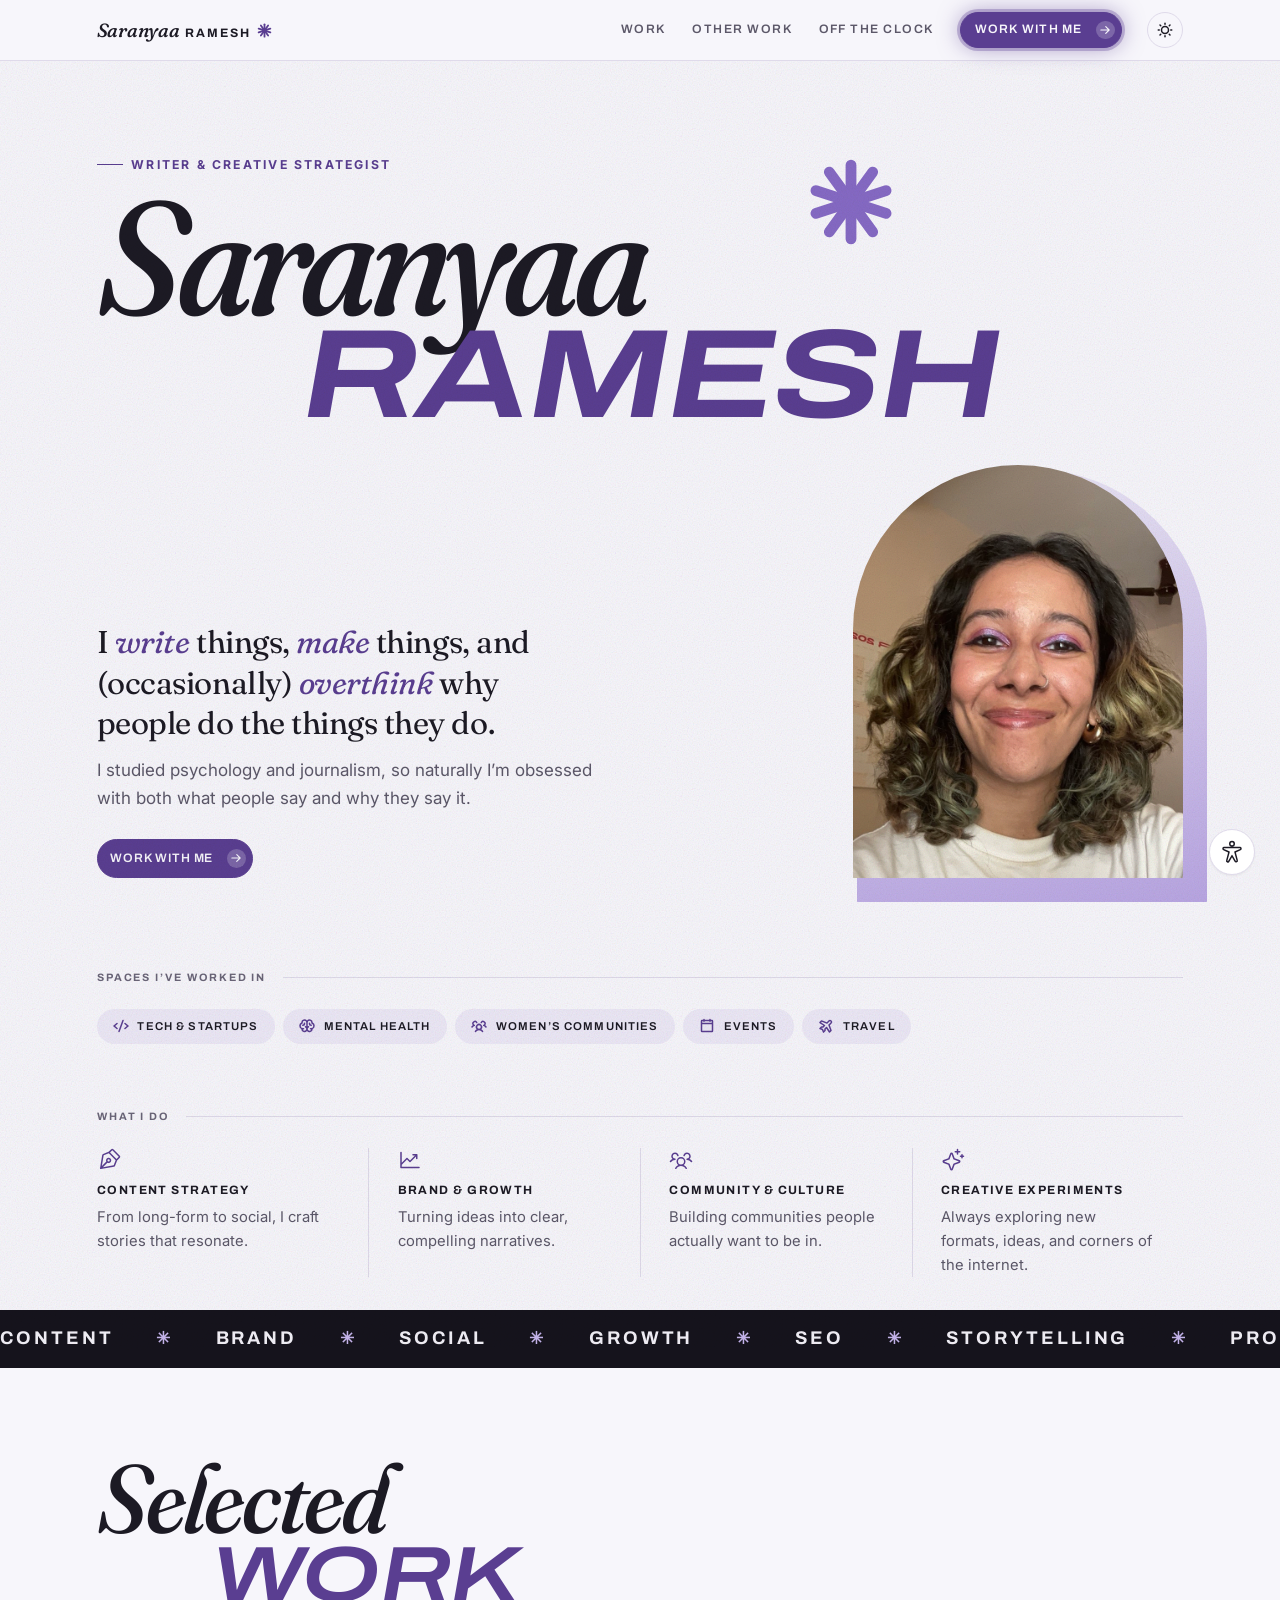
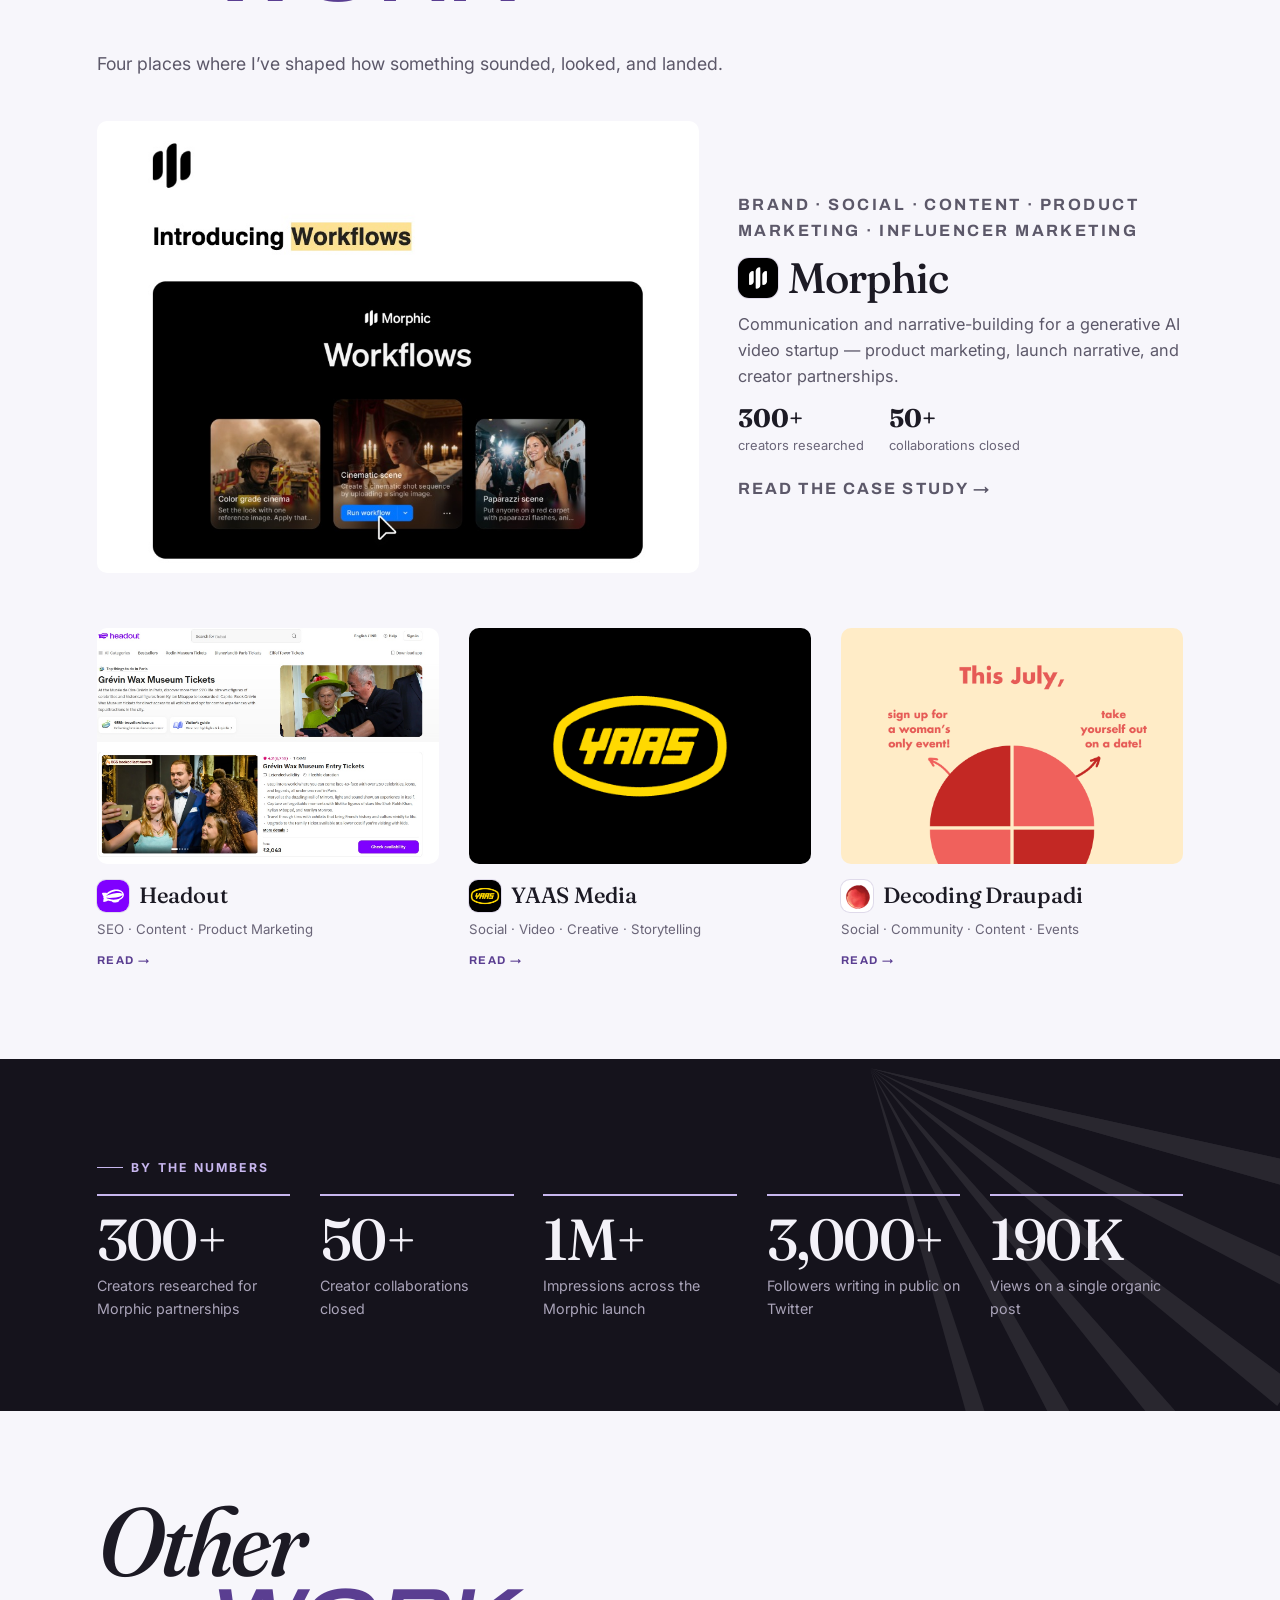
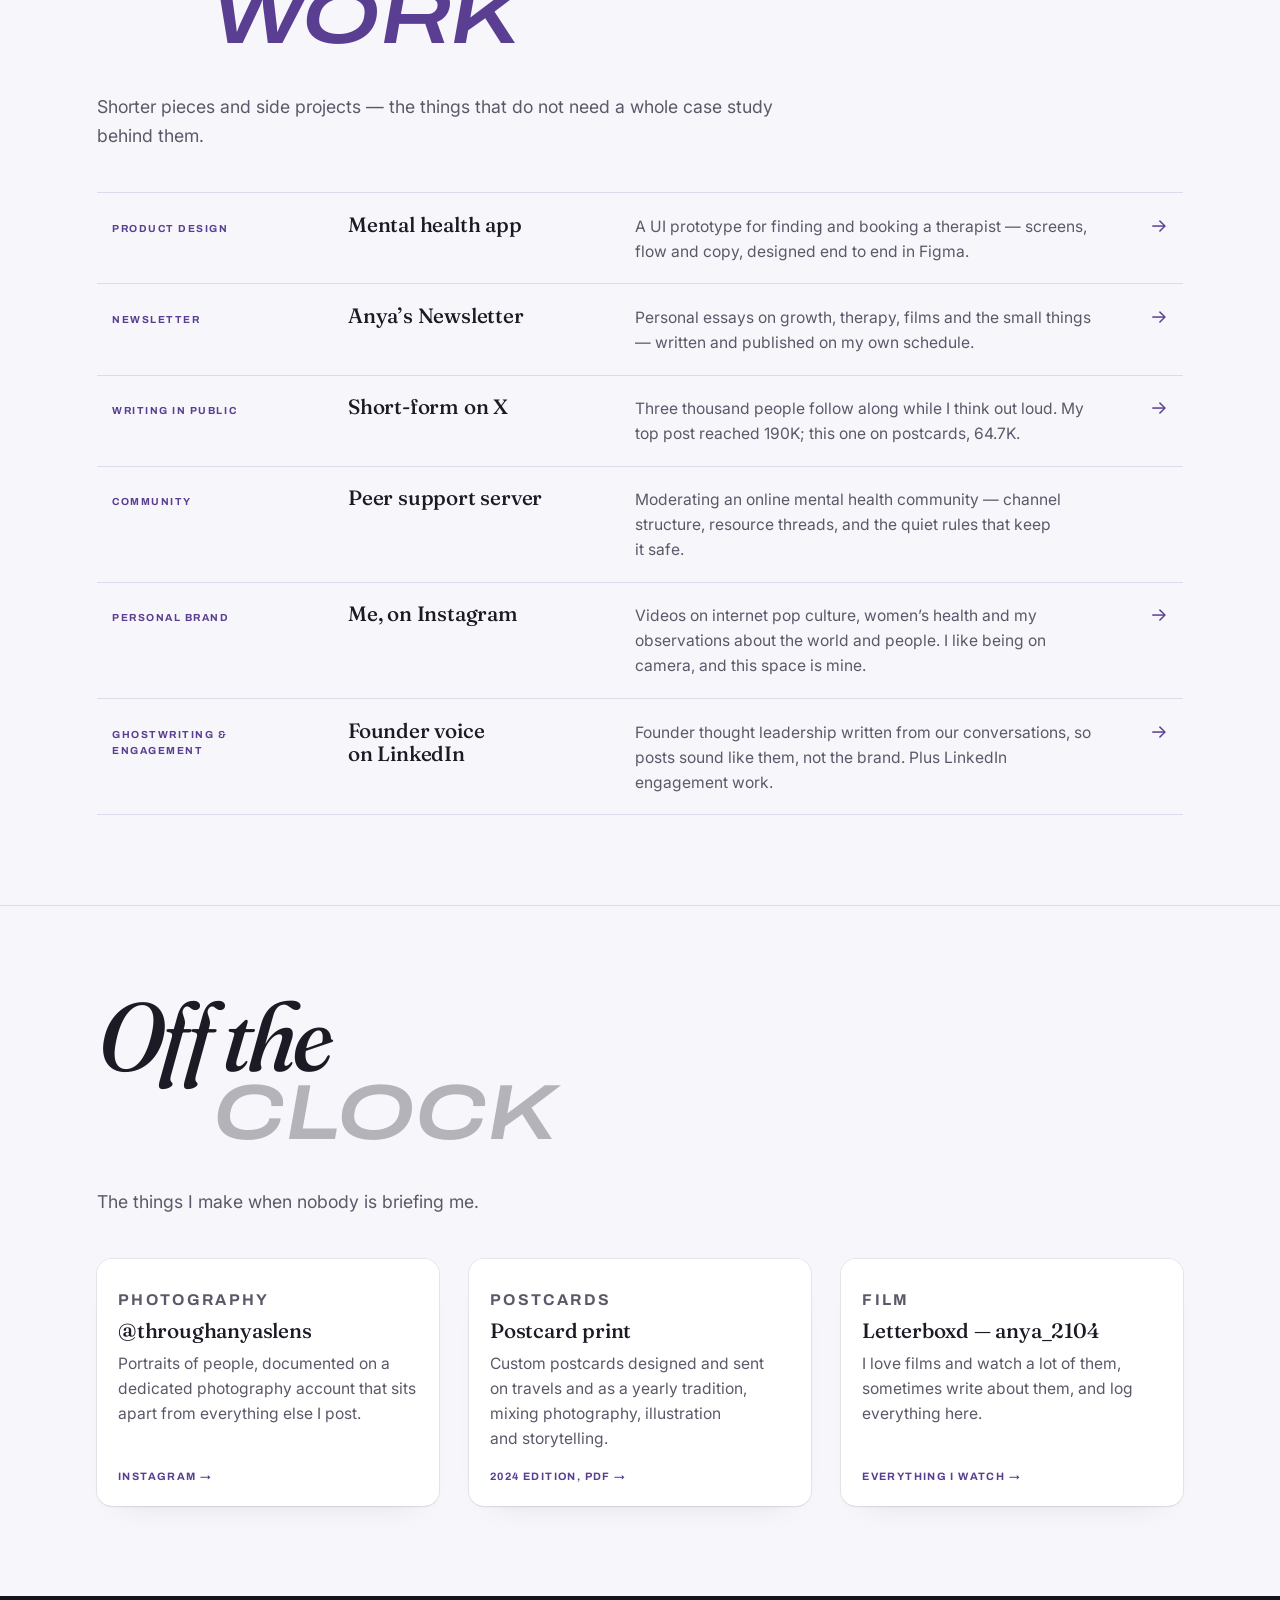
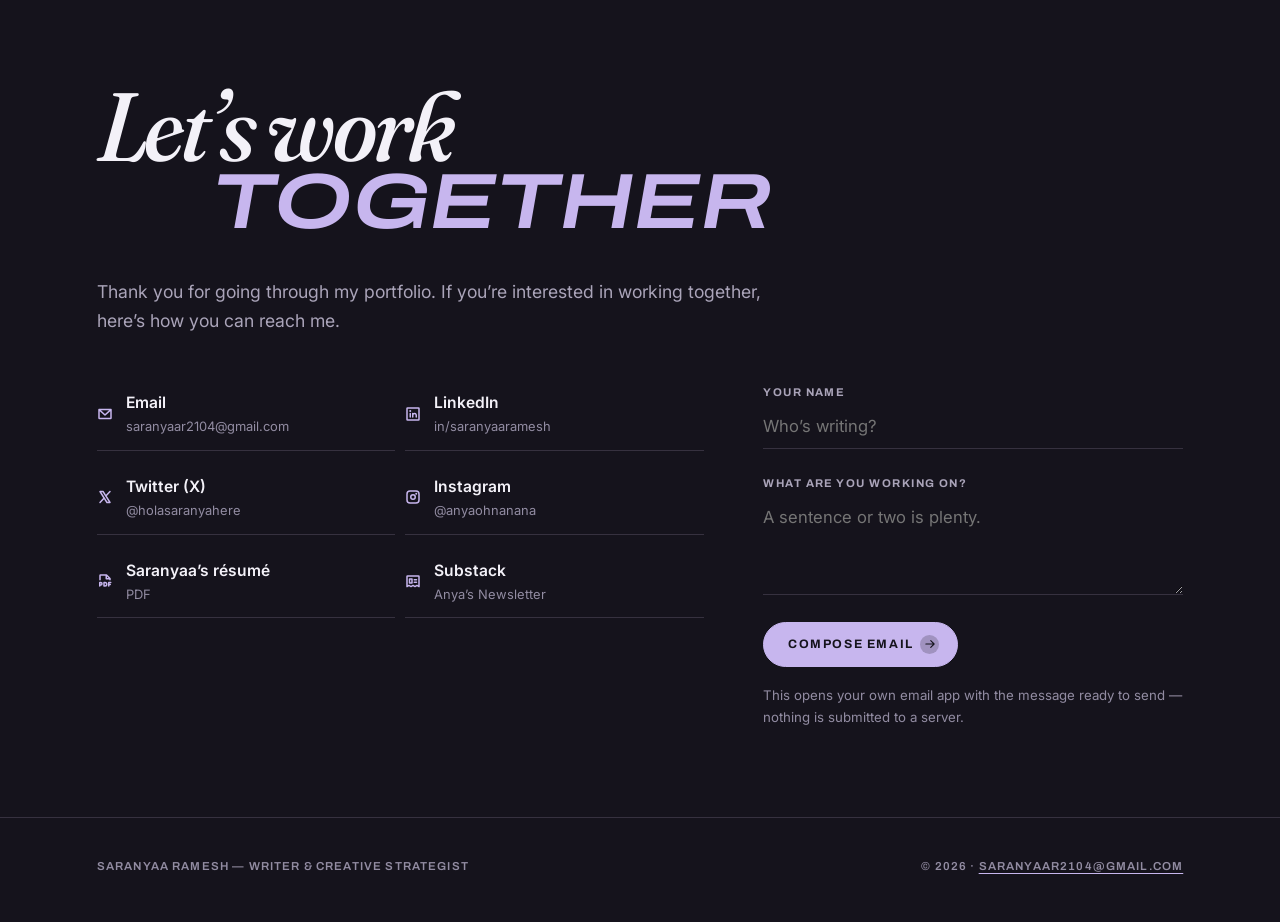
==== commit 985376d0: "Résumé: publish Saranyaa's new version; card reads "Saranyaa's résumé" Her upload replaces assets/sa" ====
--- a/index.html
+++ b/index.html
@@ -400,7 +400,7 @@
 
           <a class="link-card" href="assets/saranyaa-resume.pdf" target="_blank" rel="noopener">
             <svg width="16" height="16" viewBox="0 0 256 256" fill="currentColor" aria-hidden="true"><path d="M200,164v8h12a12,12,0,0,1,0,24H200v12a12,12,0,0,1-24,0V152a12,12,0,0,1,12-12h32a12,12,0,0,1,0,24ZM92,172a32,32,0,0,1-32,32H56v4a12,12,0,0,1-24,0V152a12,12,0,0,1,12-12H60A32,32,0,0,1,92,172Zm-24,0a8,8,0,0,0-8-8H56v16h4A8,8,0,0,0,68,172Zm100,8a40,40,0,0,1-40,40H112a12,12,0,0,1-12-12V152a12,12,0,0,1,12-12h16A40,40,0,0,1,168,180Zm-24,0a16,16,0,0,0-16-16h-4v32h4A16,16,0,0,0,144,180ZM36,108V40A20,20,0,0,1,56,20h96a12,12,0,0,1,8.49,3.52l56,56A12,12,0,0,1,220,88v20a12,12,0,0,1-24,0v-4H148a12,12,0,0,1-12-12V44H60v64a12,12,0,0,1-24,0ZM160,57V80h23Z"/></svg>
-            <span class="link-card-text"><strong>Résumé</strong><span>June 2026 — PDF</span></span>
+            <span class="link-card-text"><strong>Saranyaa’s résumé</strong><span>PDF</span></span>
           </a>
 
               <a class="link-card" href="https://saranyaa1310.substack.com/" target="_blank" rel="noopener">
--- a/assets/styles.css
+++ b/assets/styles.css
@@ -868,7 +868,7 @@
 body.a11y-motion *, body.a11y-motion *::before, body.a11y-motion *::after {
   animation: none !important; transition: none !important; scroll-behavior: auto !important;
 }
-body.a11y-motion .reveal { opacity: 1 !important; transform: none !important; filter: none !important; }
+body.a11y-motion .reveal, body.a11y-motion .ink.reveal > .wrap { opacity: 1 !important; transform: none !important; filter: none !important; }
 body.a11y-motion .shots--slides figure:hover { transform: none !important; }
 body.a11y-motion .shots--slides:hover figure:not(:hover) { filter: none !important; opacity: 1 !important; }
 body.a11y-motion .parallax { transform: none !important; }
@@ -878,7 +878,7 @@
     animation-duration: .001ms !important; animation-iteration-count: 1 !important;
     transition-duration: .001ms !important; scroll-behavior: auto !important;
   }
-  .reveal { opacity: 1 !important; transform: none !important; filter: none !important; }
+  .reveal, .ink.reveal > .wrap { opacity: 1 !important; transform: none !important; filter: none !important; }
   .shots--slides figure:hover { transform: none !important; }
   .shots--slides:hover figure:not(:hover) { filter: none !important; opacity: 1 !important; }
   .marquee-track { animation: none !important; }
@@ -891,6 +891,16 @@
   transition: opacity .55s var(--ease-out), transform .55s var(--ease-out), filter .42s var(--ease-out);
 }
 html.js .reveal.is-visible { opacity: 1; transform: none; filter: blur(0); }
+/* A dark band fading as a whole showed the light page through it until the
+   reveal fired, which read as numbers that had not loaded. The band itself
+   stays solid; only its contents arrive. No blur either: filtering a
+   full-width band is the costliest part of the effect on slower phones. */
+html.js .ink.reveal { opacity: 1; transform: none; filter: none; }
+html.js .ink.reveal > .wrap {
+  opacity: 0; transform: translateY(14px);
+  transition: opacity .45s var(--ease-out), transform .45s var(--ease-out);
+}
+html.js .ink.reveal.is-visible > .wrap { opacity: 1; transform: none; }
 
 /* Children arrive one behind another instead of the whole section lifting as
    a single curtain. 8px and 30ms apart, following the Subtle stagger preset:
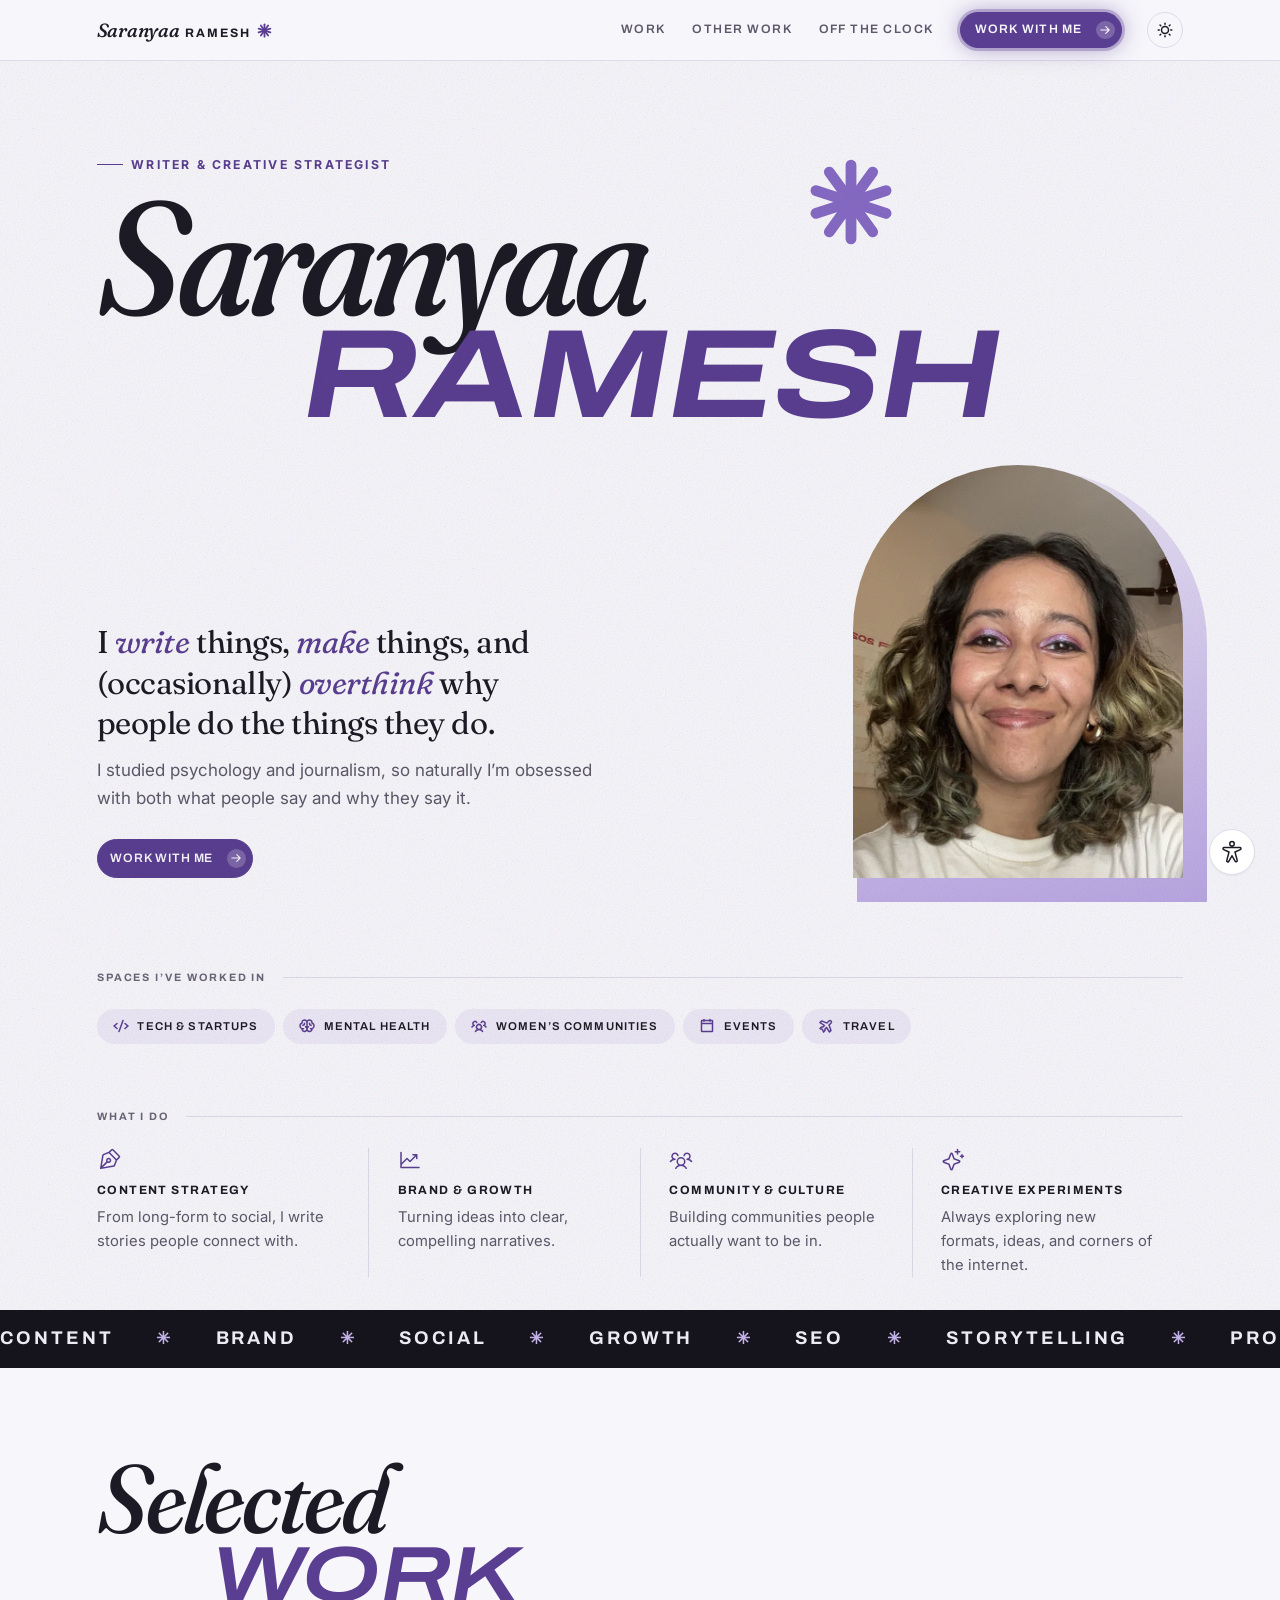
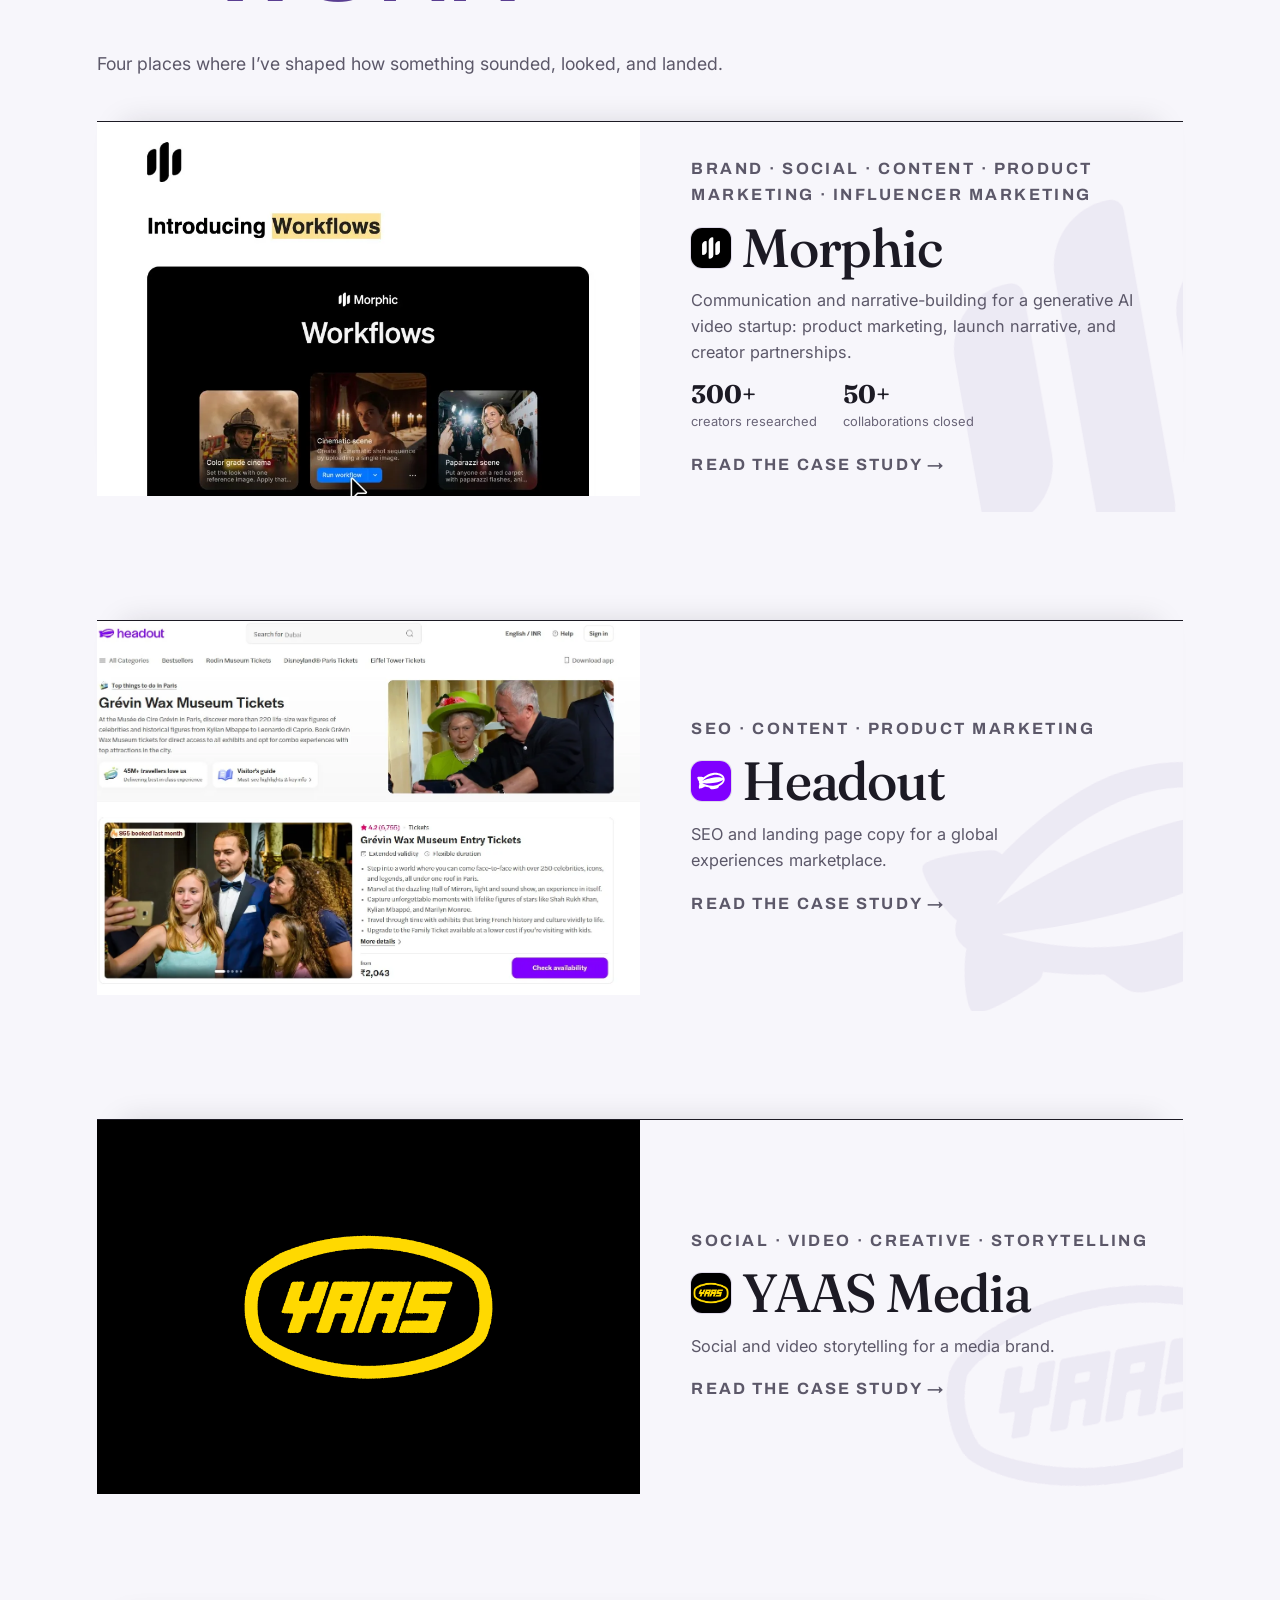
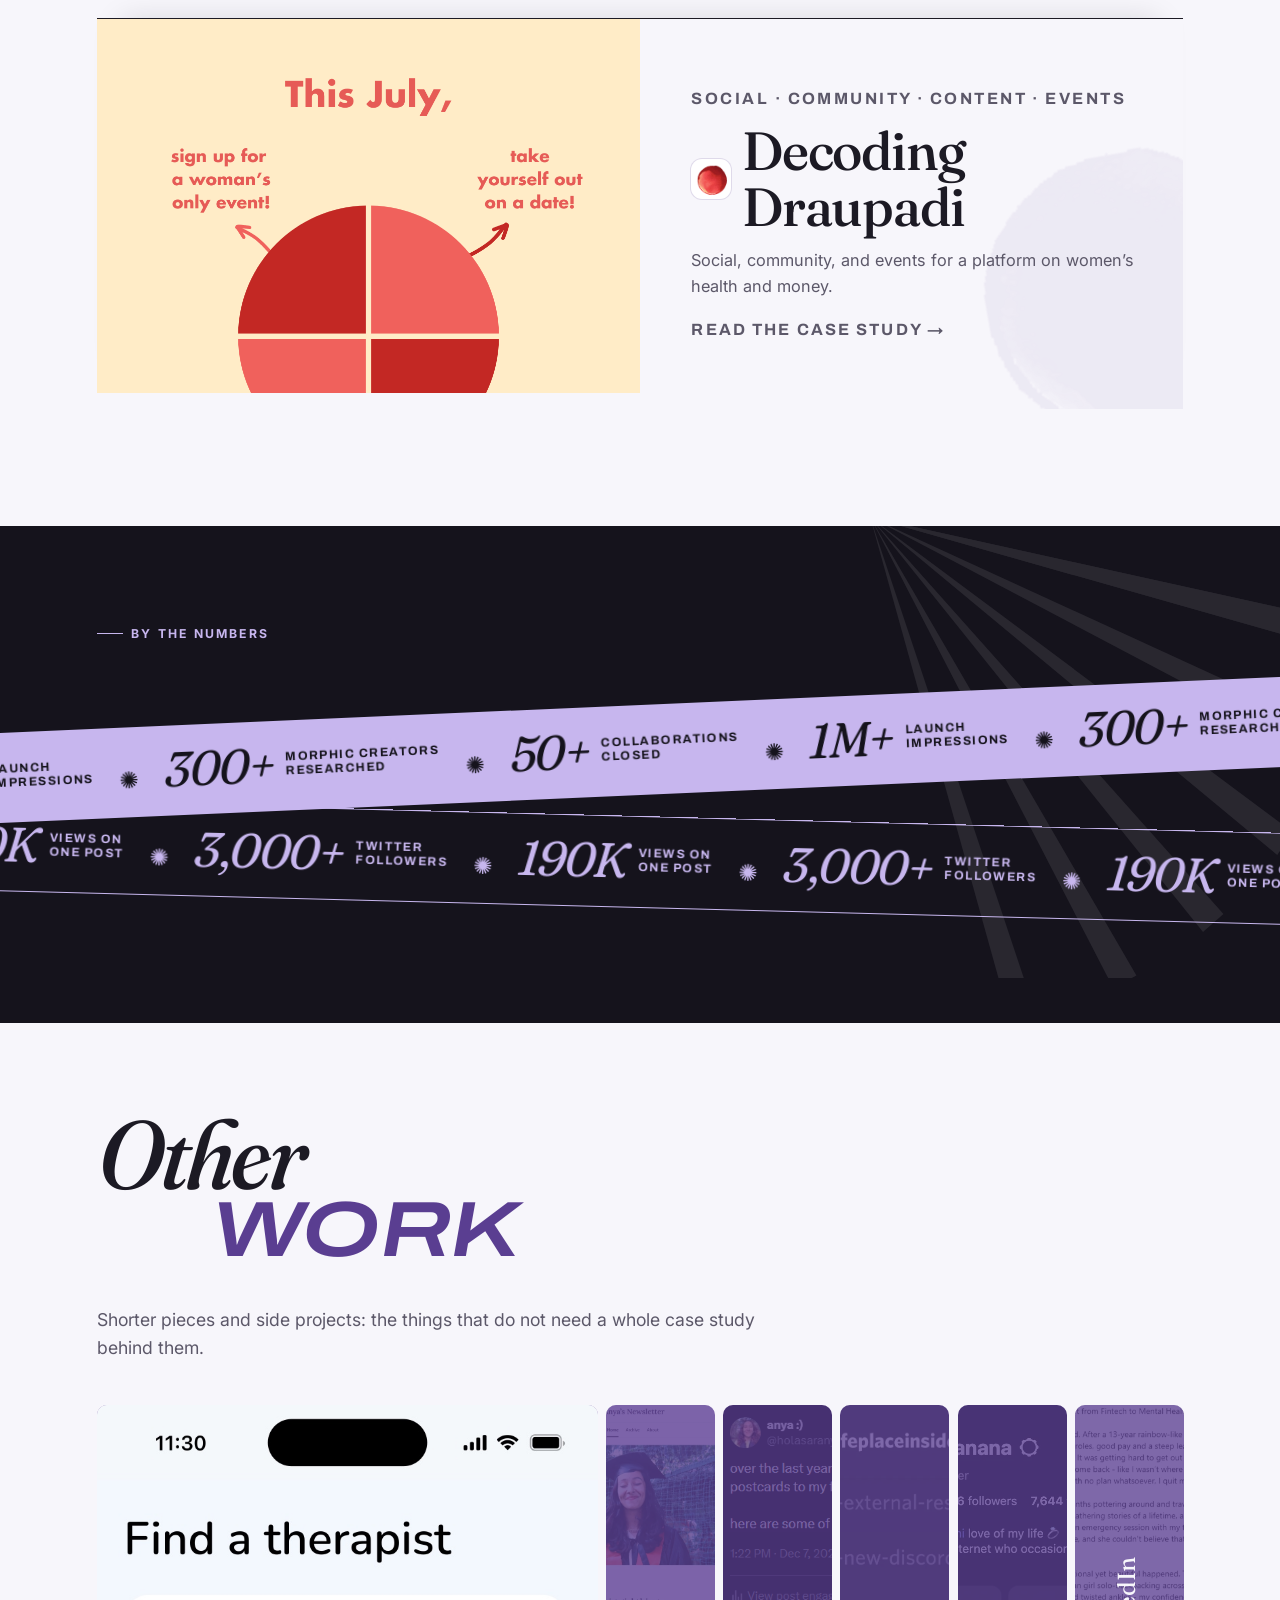
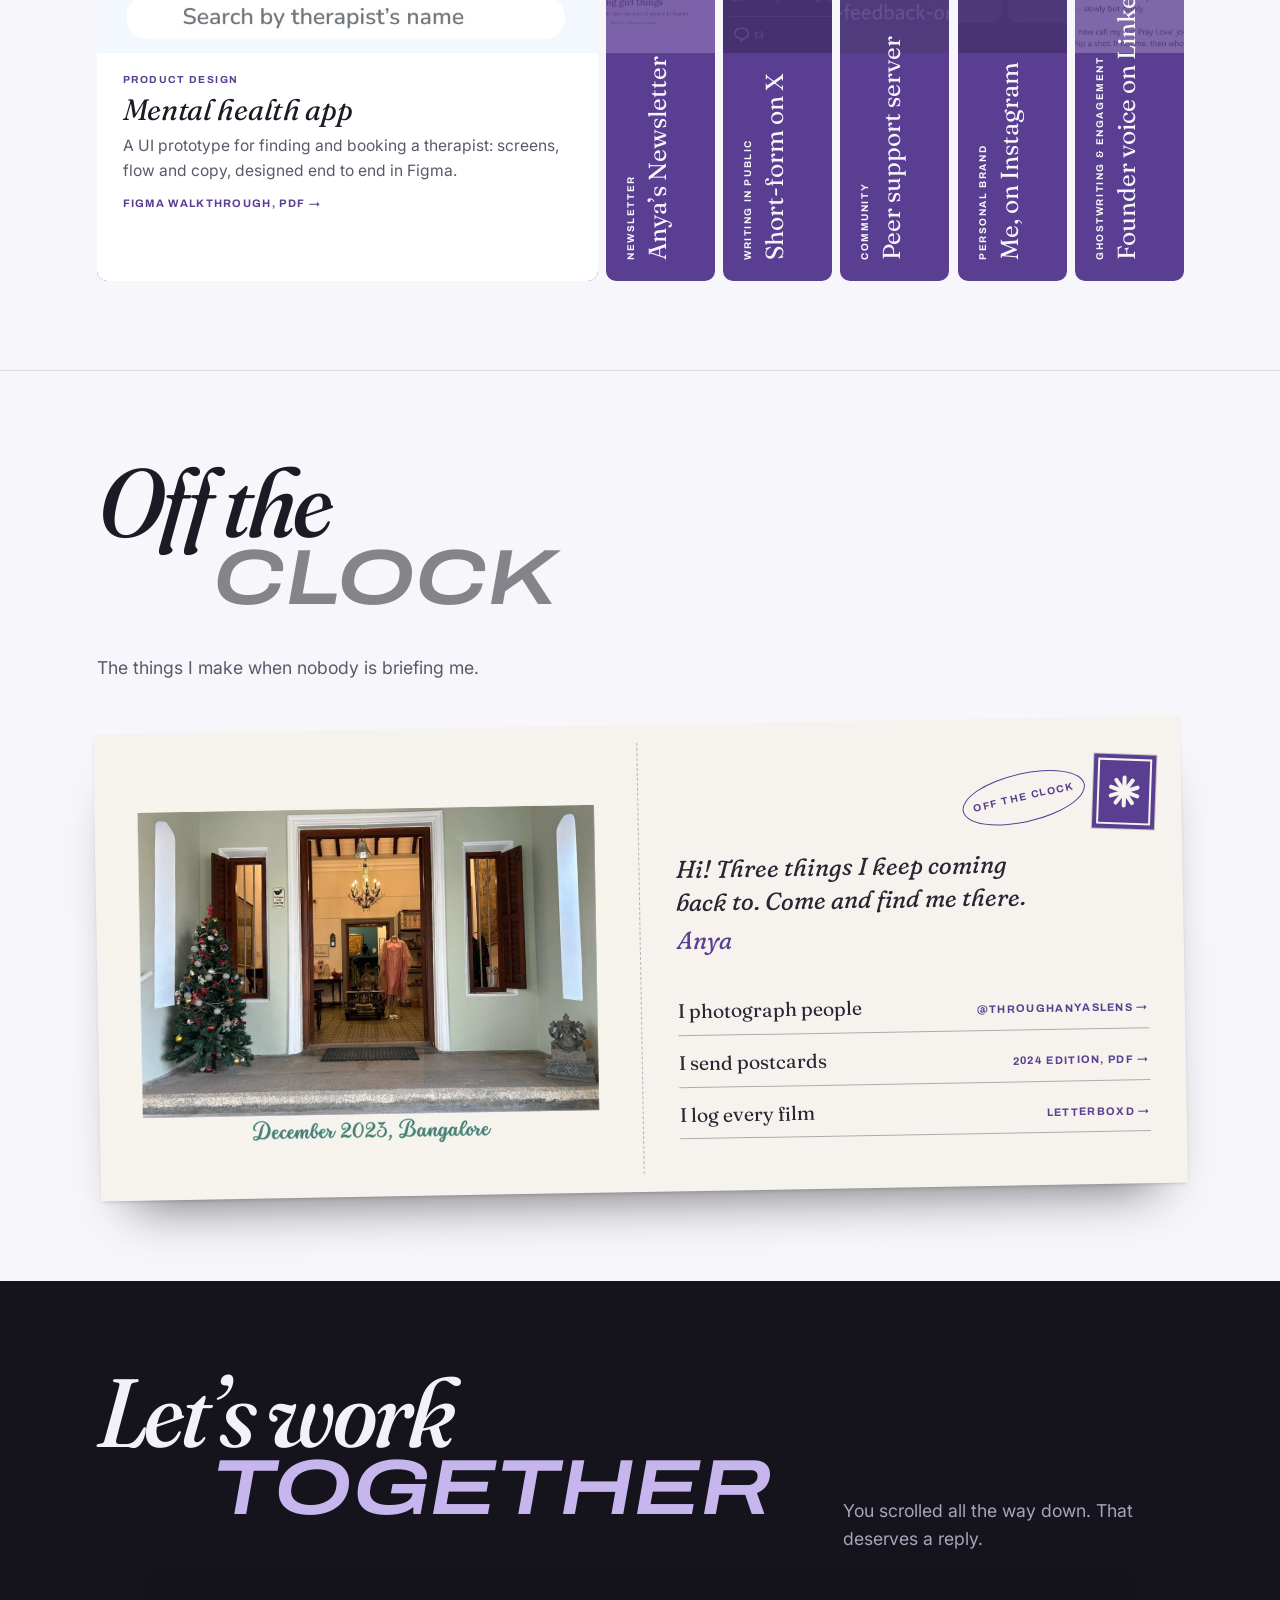
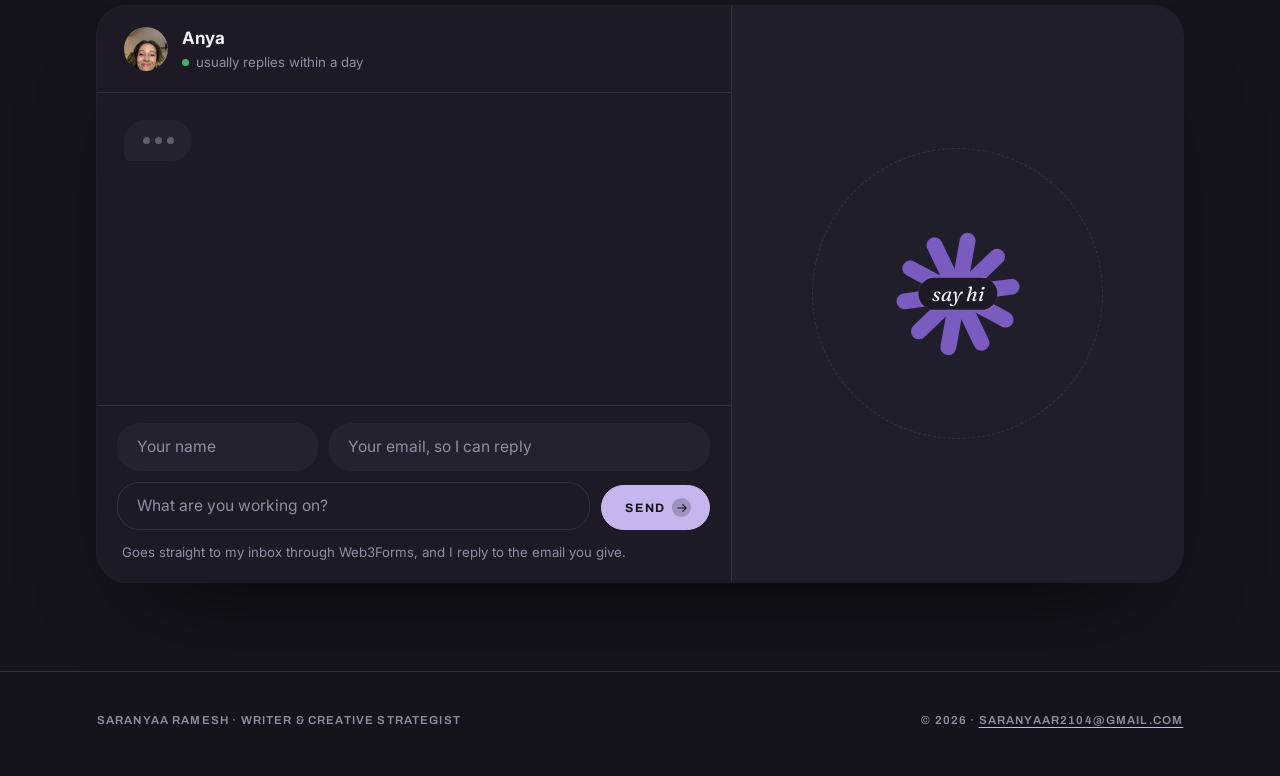
==== commit 0b535c74: "Merge pull request #1 from junnhssn/fix/a11y-and-contact-form Accessibility, contact form and perfor" ====
--- a/index.html
+++ b/index.html
@@ -32,11 +32,12 @@
 <meta name="twitter:creator" content="@holasaranyahere">
 
 <link rel="icon" href="data:image/svg+xml,%3Csvg xmlns='http://www.w3.org/2000/svg' viewBox='0 0 100 100'%3E%3Crect width='100' height='100' fill='%235a3e91'/%3E%3Ctext x='50' y='73' font-family='Georgia,serif' font-size='64' font-style='italic' fill='%23f7f6fb' text-anchor='middle'%3ES%3C/text%3E%3C/svg%3E">
+<link rel="apple-touch-icon" href="assets/apple-touch-icon.png">
 
 <link rel="preconnect" href="https://fonts.googleapis.com">
 <link rel="preconnect" href="https://fonts.gstatic.com" crossorigin>
 <link href="https://fonts.googleapis.com/css2?family=Archivo:ital,wdth,wght@0,62..125,400..700;1,62..125,400..700&family=Fraunces:ital,opsz,wght@0,9..144,400..700;1,9..144,400..700&family=Inter:wght@400;500;600;700&display=swap" rel="stylesheet">
-<link rel="stylesheet" href="assets/styles.css">
+<link rel="stylesheet" href="assets/styles.css?v=20261013b">
 
 <!-- Marks that scripting is available. The scroll-in animation is scoped to
      html.js so that a failed script leaves the content visible, not blank.
@@ -47,6 +48,13 @@
 <script>
   var d = document.documentElement;
   d.classList.add('js');
+  // The theme is set here, before first paint, so a dark-mode visitor does
+  // not see the light page flash while app.js loads at the end of the body.
+  try {
+    var savedTheme = localStorage.getItem('sr_theme');
+    if (savedTheme === 'light' || savedTheme === 'dark') d.setAttribute('data-theme', savedTheme);
+    else if (window.matchMedia('(prefers-color-scheme: dark)').matches) d.setAttribute('data-theme', 'dark');
+  } catch (e) { /* private mode: app.js applies the system theme */ }
   function releaseName() { d.classList.add('fonts-ready'); }
   if (document.fonts && document.fonts.ready) {
     document.fonts.ready.then(releaseName);
@@ -62,8 +70,9 @@
   "@type": "Person",
   "name": "Saranyaa Ramesh",
   "jobTitle": "Writer & Creative Strategist",
-  "email": "mailto:saranyaar2104@gmail.com",
-  "image": "assets/home-profile.jpg",
+  "email": "saranyaar2104@gmail.com",
+  "image": "https://saranyaaramesh2104.github.io/portfolio/assets/home-profile.jpg",
+  "url": "https://saranyaaramesh2104.github.io/portfolio/",
   "description": "Writer and creative strategist with a background in psychology and journalism, working across content, brand, social, and growth.",
   "knowsAbout": ["Content Strategy", "Copywriting", "SEO", "Brand Communication", "Social Media", "Product Marketing"],
   "sameAs": [
@@ -121,6 +130,14 @@
           <div class="hero-body">
             <p class="hero-hook">I <em>write</em> things, <em>make</em> things, and (occasionally) <em>overthink</em> why people do the things they do.</p>
             <p>I studied psychology and journalism, so naturally I’m obsessed with both what people say and why they say it.</p>
+            <!-- Pause on the hero and a pen circles "overthink" and leaves a
+                 note beside it. app.js places it and sets it off; without
+                 JavaScript it never appears. -->
+            <span class="ponder" aria-hidden="true">
+              <svg class="ponder-loop" viewBox="0 0 200 64" preserveAspectRatio="none"><path pathLength="1" d="M36 9C82 1 168 2 192 22c14 13-8 30-58 36C78 64 20 60 8 42 0 28 22 14 58 9c28-4 70-4 96 1"/></svg>
+              <svg class="ponder-arrow"><path pathLength="1"/></svg>
+              <span class="ponder-note">still thinking about it</span>
+            </span>
           </div>
           <div class="hero-cta">
             <a class="pill pill--solid" href="#contact">Work with me<span class="cta-go" aria-hidden="true"><svg width="12" height="12" viewBox="0 0 256 256" fill="currentColor" aria-hidden="true"><path d="M224.49,136.49l-72,72a12,12,0,0,1-17-17L187,140H40a12,12,0,0,1,0-24H187L135.51,64.48a12,12,0,0,1,17-17l72,72A12,12,0,0,1,224.49,136.49Z"/></svg></span></a>
@@ -128,7 +145,7 @@
         </div>
 
         <div class="portrait-frame">
-          <img class="portrait" src="assets/home-profile.jpg" width="787" height="1400"
+          <img class="portrait" src="assets/home-profile.webp" width="787" height="1400" fetchpriority="high"
                alt="Saranyaa Ramesh, smiling, with curly shoulder-length hair, lavender eyeshadow and a white T-shirt.">
         </div>
       </div>
@@ -161,7 +178,7 @@
         <li class="doing-item">
           <svg class="doing-icon" width="24" height="24" viewBox="0 0 256 256" fill="currentColor" aria-hidden="true"><path d="M248,92.68a15.86,15.86,0,0,0-4.69-11.31L174.63,12.68a16,16,0,0,0-22.63,0L123.57,41.11l-58,21.77A16.06,16.06,0,0,0,55.35,75.23L32.11,214.68A8,8,0,0,0,40,224a8.4,8.4,0,0,0,1.32-.11l139.44-23.24a16,16,0,0,0,12.35-10.17l21.77-58L243.31,104A15.87,15.87,0,0,0,248,92.68Zm-69.87,92.19L63.32,204l47.37-47.37a28,28,0,1,0-11.32-11.32L52,192.7,71.13,77.86,126,57.29,198.7,130ZM112,132a12,12,0,1,1,12,12A12,12,0,0,1,112,132Zm96-15.32L139.31,48l24-24L232,92.68Z"/></svg>
           <h3>Content strategy</h3>
-          <p>From long-form to social, I craft stories that resonate.</p>
+          <p>From long-form to social, I write stories people connect with.</p>
         </li>
         <li class="doing-item">
           <svg class="doing-icon" width="24" height="24" viewBox="0 0 256 256" fill="currentColor" aria-hidden="true"><path d="M232,208a8,8,0,0,1-8,8H32a8,8,0,0,1-8-8V48a8,8,0,0,1,16,0V156.69l50.34-50.35a8,8,0,0,1,11.32,0L128,132.69,180.69,80H160a8,8,0,0,1,0-16h40a8,8,0,0,1,8,8v40a8,8,0,0,1-16,0V91.31l-58.34,58.35a8,8,0,0,1-11.32,0L96,123.31l-56,56V200H224A8,8,0,0,1,232,208Z"/></svg>
@@ -200,68 +217,100 @@
         <p class="section-intro">Four places where I’ve shaped how something sounded, looked, and landed.</p>
       </div>
 
-      <a class="feature" href="#/morphic">
-        <img class="feature-img" src="assets/morphic-product-marketing-launch-3.jpg" loading="lazy"
-             alt="Morphic launch email introducing Workflows, with a product preview and a call to action." width="940" height="1306">
-        <div class="feature-body">
-          <p class="feature-kicker">Brand · Social · Content · Product Marketing · Influencer Marketing</p>
-          <h3 class="brand-title"><img class="brand-mark" src="assets/logo-morphic.svg" alt="" width="40" height="40">Morphic</h3>
-          <p>Communication and narrative-building for a generative AI video startup — product marketing, launch narrative, and creator partnerships.</p>
-          <div class="feature-metrics">
-            <div><b>300+</b><span>creators researched</span></div>
-            <div><b>50+</b><span>collaborations closed</span></div>
-          </div>
-          <p class="work-card-more">Read the case study →</p>
-        </div>
-      </a>
-
-      <div class="work-row" data-stagger>
-        <a class="work-card" href="#/headout">
-          <img class="work-card-img" src="assets/home-writing-marketing-1.jpg" loading="lazy"
-               alt="Headout landing page for Grévin Wax Museum tickets in Paris." width="1327" height="871">
-          <div class="work-card-body">
-            <h3 class="brand-title"><img class="brand-mark" src="assets/logo-headout.svg" alt="" width="32" height="32">Headout</h3>
-            <p class="work-card-tags">SEO · Content · Product Marketing</p>
-            <p class="work-card-more">Read →</p>
-          </div>
-        </a>
-
-        <a class="work-card" href="#/yaas-media">
-          <div class="work-card-blank work-card-blank--logo"><img src="assets/logo-yaas.png" alt="" width="500" height="500"></div>
-          <div class="work-card-body">
-            <h3 class="brand-title"><img class="brand-mark" src="assets/logo-yaas.png" alt="" width="32" height="32">YAAS Media</h3>
-            <p class="work-card-tags">Social · Video · Creative · Storytelling</p>
-            <p class="work-card-more">Read →</p>
-          </div>
-        </a>
-
-        <a class="work-card" href="#/decoding-draupadi">
-          <img class="work-card-img" src="assets/home-design-1.png" loading="lazy"
-               alt="Decoding Draupadi social post in red on cream reading ‘This July’ with four self-care prompts." width="1080" height="1080">
-          <div class="work-card-body">
-            <h3 class="brand-title"><img class="brand-mark" src="assets/logo-decoding-draupadi.png" alt="" width="32" height="32">Decoding Draupadi</h3>
-            <p class="work-card-tags">Social · Community · Content · Events</p>
-            <p class="work-card-more">Read →</p>
-          </div>
-        </a>
-      </div>
+      <!-- Each card sticks under the nav and the next one slides over it, so
+           the four case studies stack into a deck as you scroll. Add another by
+           copying a whole <li> and giving it the next --i. -->
+      <ol class="stack" aria-label="Case studies">
+        <li class="stack-item" style="--i: 0">
+          <a class="stack-card" href="#/morphic">
+            <span class="stack-mark case-mark--morphic" aria-hidden="true"></span>
+            <div class="stack-media">
+              <img src="assets/morphic-product-marketing-launch-3.webp" loading="lazy"
+                   alt="Morphic launch email introducing Workflows, with a product preview and a call to action." width="940" height="1306">
+            </div>
+            <div class="stack-body">
+              <p class="feature-kicker">Brand · Social · Content · Product Marketing · Influencer Marketing</p>
+              <h3 class="brand-title"><img class="brand-mark" src="assets/logo-morphic.svg" alt="" width="40" height="40">Morphic</h3>
+              <p>Communication and narrative-building for a generative AI video startup: product marketing, launch narrative, and creator partnerships.</p>
+              <div class="feature-metrics">
+                <div><b>300+</b><span>creators researched</span></div>
+                <div><b>50+</b><span>collaborations closed</span></div>
+              </div>
+              <p class="work-card-more">Read the case study →</p>
+            </div>
+          </a>
+        </li>
+
+        <li class="stack-item" style="--i: 1">
+          <a class="stack-card" href="#/headout">
+            <span class="stack-mark case-mark--headout" aria-hidden="true"></span>
+            <div class="stack-media">
+              <img src="assets/home-writing-marketing-1.webp" loading="lazy"
+                   alt="Headout landing page for Grévin Wax Museum tickets in Paris." width="1327" height="871">
+            </div>
+            <div class="stack-body">
+              <p class="feature-kicker">SEO · Content · Product Marketing</p>
+              <h3 class="brand-title"><img class="brand-mark" src="assets/logo-headout.svg" alt="" width="40" height="40">Headout</h3>
+              <p>SEO and landing page copy for a global experiences marketplace.</p>
+              <p class="work-card-more">Read the case study →</p>
+            </div>
+          </a>
+        </li>
+
+        <li class="stack-item" style="--i: 2">
+          <a class="stack-card" href="#/yaas-media">
+            <span class="stack-mark case-mark--yaas" aria-hidden="true"></span>
+            <div class="stack-media stack-media--logo">
+              <img src="assets/logo-yaas.png" alt="" width="500" height="500">
+            </div>
+            <div class="stack-body">
+              <p class="feature-kicker">Social · Video · Creative · Storytelling</p>
+              <h3 class="brand-title"><img class="brand-mark" src="assets/logo-yaas.png" alt="" width="40" height="40">YAAS Media</h3>
+              <p>Social and video storytelling for a media brand.</p>
+              <p class="work-card-more">Read the case study →</p>
+            </div>
+          </a>
+        </li>
+
+        <li class="stack-item" style="--i: 3">
+          <a class="stack-card" href="#/decoding-draupadi">
+            <span class="stack-mark case-mark--decoding-draupadi" aria-hidden="true"></span>
+            <div class="stack-media">
+              <img src="assets/home-design-1.png" loading="lazy"
+                   alt="Decoding Draupadi social post in red on cream reading ‘This July’ with four self-care prompts." width="1080" height="1080">
+            </div>
+            <div class="stack-body">
+              <p class="feature-kicker">Social · Community · Content · Events</p>
+              <h3 class="brand-title"><img class="brand-mark" src="assets/logo-decoding-draupadi.png" alt="" width="40" height="40">Decoding Draupadi</h3>
+              <p>Social, community, and events for a platform on women’s health and money.</p>
+              <p class="work-card-more">Read the case study →</p>
+            </div>
+          </a>
+        </li>
+      </ol>
 
     </div>
   </section>
 
   <!-- ── Numbers ──────────────────────────────────────────────────────── -->
-  <section class="section ink reveal">
+  <section class="section ink reveal ribbon-band">
     <img class="decor decor--burst parallax" data-speed="-0.06" src="assets/shape-burst.svg" alt="" aria-hidden="true" width="400" height="400">
     <div class="wrap">
       <p class="eyebrow">By the numbers</p>
-      <div class="stats" data-stagger>
-        <div class="stat"><b>300+</b><span>Creators researched for Morphic partnerships</span></div>
-        <div class="stat"><b>50+</b><span>Creator collaborations closed</span></div>
-        <div class="stat"><b>1M+</b><span>Impressions across the Morphic launch</span></div>
-        <div class="stat"><b>3,000+</b><span>Followers writing in public on Twitter</span></div>
-        <div class="stat"><b>190K</b><span>Views on a single organic post</span></div>
-      </div>
-    </div>
+      <ul class="visually-hidden">
+        <li>300+ creators researched for Morphic partnerships</li>
+        <li>50+ creator collaborations closed for Morphic</li>
+        <li>1M+ impressions across the Morphic launch</li>
+        <li>3,000+ followers writing in public on Twitter</li>
+        <li>190K views on a single organic post</li>
+      </ul>
+    </div>
+    <!-- Two ribbons, two halves of the figures: Morphic on the violet one,
+         Twitter on the outlined one behind it. Each repeats its own set so it
+         never runs out while it slides; the list above is what screen readers
+         get. -->
+    <div class="ribbon" aria-hidden="true"><div class="ribbon-row"><span class="ribbon-set"><span><b>300+</b><small>Morphic creators<br>researched</small></span><i>✺</i><span><b>50+</b><small>Collaborations<br>closed</small></span><i>✺</i><span><b>1M+</b><small>Launch<br>impressions</small></span><i>✺</i></span><span class="ribbon-set" aria-hidden="true"><span><b>300+</b><small>Morphic creators<br>researched</small></span><i>✺</i><span><b>50+</b><small>Collaborations<br>closed</small></span><i>✺</i><span><b>1M+</b><small>Launch<br>impressions</small></span><i>✺</i></span><span class="ribbon-set" aria-hidden="true"><span><b>300+</b><small>Morphic creators<br>researched</small></span><i>✺</i><span><b>50+</b><small>Collaborations<br>closed</small></span><i>✺</i><span><b>1M+</b><small>Launch<br>impressions</small></span><i>✺</i></span><span class="ribbon-set" aria-hidden="true"><span><b>300+</b><small>Morphic creators<br>researched</small></span><i>✺</i><span><b>50+</b><small>Collaborations<br>closed</small></span><i>✺</i><span><b>1M+</b><small>Launch<br>impressions</small></span><i>✺</i></span></div></div>
+    <div class="ribbon ribbon--echo" aria-hidden="true"><div class="ribbon-row"><span class="ribbon-set"><span><b>3,000+</b><small>Twitter<br>followers</small></span><i>✺</i><span><b>190K</b><small>Views on<br>one post</small></span><i>✺</i></span><span class="ribbon-set" aria-hidden="true"><span><b>3,000+</b><small>Twitter<br>followers</small></span><i>✺</i><span><b>190K</b><small>Views on<br>one post</small></span><i>✺</i></span><span class="ribbon-set" aria-hidden="true"><span><b>3,000+</b><small>Twitter<br>followers</small></span><i>✺</i><span><b>190K</b><small>Views on<br>one post</small></span><i>✺</i></span><span class="ribbon-set" aria-hidden="true"><span><b>3,000+</b><small>Twitter<br>followers</small></span><i>✺</i><span><b>190K</b><small>Views on<br>one post</small></span><i>✺</i></span><span class="ribbon-set" aria-hidden="true"><span><b>3,000+</b><small>Twitter<br>followers</small></span><i>✺</i><span><b>190K</b><small>Views on<br>one post</small></span><i>✺</i></span><span class="ribbon-set" aria-hidden="true"><span><b>3,000+</b><small>Twitter<br>followers</small></span><i>✺</i><span><b>190K</b><small>Views on<br>one post</small></span><i>✺</i></span></div></div>
   </section>
 
   <!-- ── Personal projects ────────────────────────────────────────────── -->
@@ -274,61 +323,81 @@
     <div class="wrap">
       <div class="section-head">
         <h2 class="dsplit"><span class="dsplit-a">Other</span><span class="dsplit-b">Work</span></h2>
-        <p class="section-intro">Shorter pieces and side projects — the things that do not need a whole case study behind them.</p>
-      </div>
-
-      <ul class="work-index" data-stagger>
-      <li>
-        <a class="wi-row" href="assets/home-design-5.pdf" target="_blank" rel="noopener" data-preview="assets/other-ui-prototype.jpg">
-          <img class="wi-thumb" src="assets/other-ui-prototype.jpg" loading="lazy" alt="Mobile app screen titled Find a therapist, with a search field and a list of therapists filtered to CBT.">
-          <span class="wi-kicker">Product design</span>
-          <span class="wi-title">Mental health app</span>
-          <span class="wi-line">A UI prototype for finding and booking a therapist — screens, flow and copy, designed end to end in Figma.</span>
-          <span class="wi-go"><span class="visually-hidden">Figma walkthrough, PDF</span><span aria-hidden="true">→</span></span>
+        <p class="section-intro">Shorter pieces and side projects: the things that do not need a whole case study behind them.</p>
+      </div>
+
+      <!-- Six side by side; the one under the pointer or keyboard opens up
+           (app.js). Phones, touch screens and no-JavaScript get plain cards. -->
+      <ul class="panels" data-stagger>
+      <li class="panel is-open">
+        <a class="panel-in" href="assets/home-design-5.pdf" target="_blank" rel="noopener">
+          <img class="panel-img" src="assets/other-ui-prototype.jpg" loading="lazy" alt="Mobile app screen titled Find a therapist, with a search field and a list of therapists filtered to CBT." width="738" height="507">
+          <span class="panel-spine" aria-hidden="true"><span>Product design</span><b>Mental health app</b></span>
+          <span class="panel-body">
+            <span class="panel-kicker">Product design</span>
+            <span class="panel-title">Mental health app</span>
+            <span class="panel-line">A UI prototype for finding and booking a therapist: screens, flow and copy, designed end to end in Figma.</span>
+            <span class="panel-go">Figma walkthrough, PDF <span aria-hidden="true">→</span></span>
+          </span>
         </a>
       </li>
-      <li>
-        <a class="wi-row" href="https://saranyaa1310.substack.com/" target="_blank" rel="noopener" data-preview="assets/home-writing-marketing-5.jpg">
-          <img class="wi-thumb" src="assets/home-writing-marketing-5.jpg" loading="lazy" alt="Anya’s Newsletter homepage on Substack, showing recent essays and a most-popular list.">
-          <span class="wi-kicker">Newsletter</span>
-          <span class="wi-title">Anya’s Newsletter</span>
-          <span class="wi-line">Personal essays on growth, therapy, films and the small things — written and published on my own schedule.</span>
-          <span class="wi-go"><span class="visually-hidden">Read on Substack</span><span aria-hidden="true">→</span></span>
+      <li class="panel">
+        <a class="panel-in" href="https://saranyaa1310.substack.com/" target="_blank" rel="noopener">
+          <img class="panel-img" src="assets/home-writing-marketing-5.webp" loading="lazy" alt="Anya’s Newsletter homepage on Substack, showing recent essays and a most-popular list." width="1400" height="750">
+          <span class="panel-spine" aria-hidden="true"><span>Newsletter</span><b>Anya’s Newsletter</b></span>
+          <span class="panel-body">
+            <span class="panel-kicker">Newsletter</span>
+            <span class="panel-title">Anya’s Newsletter</span>
+            <span class="panel-line">Personal essays on growth, therapy, films and the small things, written and published on my own schedule.</span>
+            <span class="panel-go">Read on Substack <span aria-hidden="true">→</span></span>
+          </span>
         </a>
       </li>
-      <li>
-        <a class="wi-row" href="https://twitter.com/holasaranyahere" target="_blank" rel="noopener" data-preview="assets/home-content-2.png">
-          <img class="wi-thumb wi-thumb--left" src="assets/home-content-2.png" loading="lazy" alt="A post on X from @holasaranyahere about sending postcards, showing 64.7K views.">
-          <span class="wi-kicker">Writing in public</span>
-          <span class="wi-title">Short-form on X</span>
-          <span class="wi-line">Three thousand people follow along while I think out loud. My top post reached 190K; this one on postcards, 64.7K.</span>
-          <span class="wi-go"><span class="visually-hidden">@holasaranyahere</span><span aria-hidden="true">→</span></span>
+      <li class="panel">
+        <a class="panel-in" href="https://twitter.com/holasaranyahere" target="_blank" rel="noopener">
+          <img class="panel-img panel-img--left" src="assets/home-content-2.png" loading="lazy" alt="A post on X from @holasaranyahere about sending postcards, showing 64.7K views." width="584" height="322">
+          <span class="panel-spine" aria-hidden="true"><span>Writing in public</span><b>Short-form on X</b></span>
+          <span class="panel-body">
+            <span class="panel-kicker">Writing in public</span>
+            <span class="panel-title">Short-form on X</span>
+            <span class="panel-line">Three thousand people follow along while I think out loud. My top post reached 190K; this one on postcards, 64.7K.</span>
+            <span class="panel-go">@holasaranyahere <span aria-hidden="true">→</span></span>
+          </span>
         </a>
       </li>
-      <li>
-        <div class="wi-row" data-preview="assets/home-mental-health-discord-moderation-1.jpg">
-          <img class="wi-thumb" src="assets/home-mental-health-discord-moderation-1.jpg" loading="lazy" alt="Channel list for a peer support Discord server, with channels for external resources, new users and feedback.">
-          <span class="wi-kicker">Community</span>
-          <span class="wi-title">Peer support server</span>
-          <span class="wi-line">Moderating an online mental health community &mdash; channel structure, resource threads, and the quiet rules that keep it safe.</span>
+      <li class="panel">
+        <div class="panel-in" tabindex="0">
+          <img class="panel-img" src="assets/home-mental-health-discord-moderation-1.jpg" loading="lazy" alt="Channel list for a peer support Discord server, with channels for external resources, new users and feedback." width="1147" height="645">
+          <span class="panel-spine" aria-hidden="true"><span>Community</span><b>Peer support server</b></span>
+          <span class="panel-body">
+            <span class="panel-kicker">Community</span>
+            <span class="panel-title">Peer support server</span>
+            <span class="panel-line">Moderating an online mental health community: channel structure, resource threads, and the quiet rules that keep it safe.</span>
+          </span>
         </div>
       </li>
-      <li>
-        <a class="wi-row" href="https://www.instagram.com/anyaohnanana" target="_blank" rel="noopener" data-preview="assets/instagram.png">
-          <img class="wi-thumb" src="assets/instagram.png" loading="lazy" alt="Anya’s Instagram profile, described as a person of the internet who occasionally makes videos.">
-          <span class="wi-kicker">Personal brand</span>
-          <span class="wi-title">Me, on Instagram</span>
-          <span class="wi-line">Videos on internet pop culture, women’s health and my observations about the world and people. I like being on camera, and this space is mine.</span>
-          <span class="wi-go"><span class="visually-hidden">@anyaohnanana</span><span aria-hidden="true">→</span></span>
+      <li class="panel">
+        <a class="panel-in" href="https://www.instagram.com/anyaohnanana" target="_blank" rel="noopener">
+          <img class="panel-img" src="assets/instagram.webp" loading="lazy" alt="Anya’s Instagram profile, described as a person of the internet who occasionally makes videos." width="1400" height="492">
+          <span class="panel-spine" aria-hidden="true"><span>Personal brand</span><b>Me, on Instagram</b></span>
+          <span class="panel-body">
+            <span class="panel-kicker">Personal brand</span>
+            <span class="panel-title">Me, on Instagram</span>
+            <span class="panel-line">Videos on internet pop culture, women’s health and my observations about the world and people. I like being on camera, and this space is mine.</span>
+            <span class="panel-go">@anyaohnanana <span aria-hidden="true">→</span></span>
+          </span>
         </a>
       </li>
-      <li>
-        <a class="wi-row" href="assets/ghostwriting.png" target="_blank" rel="noopener" data-preview="assets/ghostwriting.png">
-          <img class="wi-thumb wi-thumb--whole" src="assets/ghostwriting.png" loading="lazy" alt="LinkedIn post written in a founder’s voice about moving from fintech to mental health, with the founder’s details removed.">
-          <span class="wi-kicker">Ghostwriting &amp; engagement</span>
-          <span class="wi-title">Founder voice on LinkedIn</span>
-          <span class="wi-line">Founder thought leadership written from our conversations, so posts sound like them, not the brand. Plus LinkedIn engagement work.</span>
-          <span class="wi-go"><span class="visually-hidden">See a sample</span><span aria-hidden="true">→</span></span>
+      <li class="panel">
+        <a class="panel-in" href="assets/ghostwriting.png" target="_blank" rel="noopener">
+          <img class="panel-img panel-img--top" src="assets/ghostwriting.webp" loading="lazy" alt="LinkedIn post written in a founder’s voice about moving from fintech to mental health, with the founder’s details removed." width="543" height="427">
+          <span class="panel-spine" aria-hidden="true"><span>Ghostwriting &amp; engagement</span><b>Founder voice on LinkedIn</b></span>
+          <span class="panel-body">
+            <span class="panel-kicker">Ghostwriting &amp; engagement</span>
+            <span class="panel-title">Founder voice on LinkedIn</span>
+            <span class="panel-line">Founder thought leadership written from our conversations, so posts sound like them, not the brand. Plus LinkedIn engagement work.</span>
+            <span class="panel-go">See a sample <span aria-hidden="true">→</span></span>
+          </span>
         </a>
       </li>
       </ul>
@@ -342,28 +411,23 @@
         <p class="section-intro">The things I make when nobody is briefing me.</p>
       </div>
 
-      <!-- Add another one by copying a whole <a class="tile"> ... </a> block. -->
-      <div class="tile-grid" data-stagger>
-        <a class="tile" href="https://www.instagram.com/throughanyaslens/" target="_blank" rel="noopener">
-          <p class="tile-kicker">Photography</p>
-          <h3>@throughanyaslens</h3>
-          <p>Portraits of people, documented on a dedicated photography account that sits apart from everything else I post.</p>
-          <span class="tile-go">Instagram →</span>
+      <!-- The back of the card: to add a fourth thing, copy one <li> ... </li>
+           line and change the link and the words. -->
+      <div class="postcard">
+        <a class="pc-front" href="assets/home-postcards-1.pdf" target="_blank" rel="noopener">
+          <img src="assets/postcard-2023.webp" width="1592" height="1128" loading="lazy" alt="One of my postcards: the open doorway of an old Bangalore shop with a Christmas tree outside, captioned December 2023, Bangalore. Opens the 2024 edition as a PDF.">
         </a>
-
-        <a class="tile" href="assets/home-postcards-1.pdf" target="_blank" rel="noopener">
-          <p class="tile-kicker">Postcards</p>
-          <h3>Postcard print</h3>
-          <p>Custom postcards designed and sent on travels and as a yearly tradition, mixing photography, illustration and storytelling.</p>
-          <span class="tile-go">2024 edition, PDF →</span>
-        </a>
-
-        <a class="tile" href="https://letterboxd.com/anya_2104/" target="_blank" rel="noopener">
-          <p class="tile-kicker">Film</p>
-          <h3>Letterboxd — anya_2104</h3>
-          <p>I love films and watch a lot of them, sometimes write about them, and log everything here.</p>
-          <span class="tile-go">Everything I watch →</span>
-        </a>
+        <div class="pc-back">
+          <span class="pc-stamp" aria-hidden="true"><i></i></span>
+          <span class="pc-postmark" aria-hidden="true">Off the clock</span>
+          <p class="pc-msg">Hi! Three things I keep coming back to. Come and find me there.</p>
+          <p class="pc-sign">Anya</p>
+          <ul class="pc-lines">
+            <li><a href="https://www.instagram.com/throughanyaslens/" target="_blank" rel="noopener"><b>I photograph people</b><span>@throughanyaslens →</span></a></li>
+            <li><a href="assets/home-postcards-1.pdf" target="_blank" rel="noopener"><b>I send postcards</b><span>2024 edition, PDF →</span></a></li>
+            <li><a href="https://letterboxd.com/anya_2104/" target="_blank" rel="noopener"><b>I log every film</b><span>Letterboxd →</span></a></li>
+          </ul>
+        </div>
       </div>
     </div>
   </section>
@@ -371,57 +435,60 @@
   <!-- ── Contact ──────────────────────────────────────────────────────── -->
   <section class="section ink reveal" id="contact">
     <div class="wrap">
-      <div class="section-head">
+      <div class="section-head cx-head">
         <h2 class="dsplit"><span class="dsplit-a">Let’s work</span><span class="dsplit-b">Together</span></h2>
-        <p class="section-intro">Thank you for going through my portfolio. If you’re interested in working together, here’s how you can reach me.</p>
-      </div>
-
-      <div class="contact-grid">
-        <div class="link-cards" data-stagger>
-          <a class="link-card" href="mailto:saranyaar2104@gmail.com">
-            <svg width="16" height="16" viewBox="0 0 256 256" fill="currentColor" aria-hidden="true"><path d="M224,44H32A12,12,0,0,0,20,56V192a20,20,0,0,0,20,20H216a20,20,0,0,0,20-20V56A12,12,0,0,0,224,44ZM193.15,68,128,127.72,62.85,68ZM44,188V83.28l75.89,69.57a12,12,0,0,0,16.22,0L212,83.28V188Z"/></svg>
-            <span class="link-card-text"><strong>Email</strong><span>saranyaar2104@gmail.com</span></span>
-          </a>
-
-          <a class="link-card" href="https://www.linkedin.com/in/saranyaaramesh/" target="_blank" rel="noopener">
-            <svg width="16" height="16" viewBox="0 0 256 256" fill="currentColor" aria-hidden="true"><path d="M216,20H40A20,20,0,0,0,20,40V216a20,20,0,0,0,20,20H216a20,20,0,0,0,20-20V40A20,20,0,0,0,216,20Zm-4,192H44V44H212ZM112,176V120a12,12,0,0,1,21.43-7.41A40,40,0,0,1,192,148v28a12,12,0,0,1-24,0V148a16,16,0,0,0-32,0v28a12,12,0,0,1-24,0ZM96,120v56a12,12,0,0,1-24,0V120a12,12,0,0,1,24,0ZM68,80A16,16,0,1,1,84,96,16,16,0,0,1,68,80Z"/></svg>
-            <span class="link-card-text"><strong>LinkedIn</strong><span>in/saranyaaramesh</span></span>
-          </a>
-
-          <a class="link-card" href="https://twitter.com/holasaranyahere" target="_blank" rel="noopener">
-            <svg width="16" height="16" viewBox="0 0 256 256" fill="currentColor" aria-hidden="true"><path d="M218.12,209.56l-61-95.8,59.72-65.69a12,12,0,0,0-17.76-16.14L143.81,92.77,106.12,33.56A12,12,0,0,0,96,28H48A12,12,0,0,0,37.88,46.44l61,95.8L39.12,207.93a12,12,0,1,0,17.76,16.14l55.31-60.84,37.69,59.21A12,12,0,0,0,160,228h48a12,12,0,0,0,10.12-18.44ZM166.59,204,69.86,52H89.41l96.73,152Z"/></svg>
-            <span class="link-card-text"><strong>Twitter (X)</strong><span>@holasaranyahere</span></span>
-          </a>
-
-          <a class="link-card" href="https://www.instagram.com/anyaohnanana/" target="_blank" rel="noopener">
-            <svg width="16" height="16" viewBox="0 0 256 256" fill="currentColor" aria-hidden="true"><path d="M128,80a48,48,0,1,0,48,48A48.05,48.05,0,0,0,128,80Zm0,72a24,24,0,1,1,24-24A24,24,0,0,1,128,152ZM176,20H80A60.07,60.07,0,0,0,20,80v96a60.07,60.07,0,0,0,60,60h96a60.07,60.07,0,0,0,60-60V80A60.07,60.07,0,0,0,176,20Zm36,156a36,36,0,0,1-36,36H80a36,36,0,0,1-36-36V80A36,36,0,0,1,80,44h96a36,36,0,0,1,36,36ZM196,76a16,16,0,1,1-16-16A16,16,0,0,1,196,76Z"/></svg>
-            <span class="link-card-text"><strong>Instagram</strong><span>@anyaohnanana</span></span>
-          </a>
-
-          <a class="link-card" href="assets/saranyaa-resume.pdf" target="_blank" rel="noopener">
-            <svg width="16" height="16" viewBox="0 0 256 256" fill="currentColor" aria-hidden="true"><path d="M200,164v8h12a12,12,0,0,1,0,24H200v12a12,12,0,0,1-24,0V152a12,12,0,0,1,12-12h32a12,12,0,0,1,0,24ZM92,172a32,32,0,0,1-32,32H56v4a12,12,0,0,1-24,0V152a12,12,0,0,1,12-12H60A32,32,0,0,1,92,172Zm-24,0a8,8,0,0,0-8-8H56v16h4A8,8,0,0,0,68,172Zm100,8a40,40,0,0,1-40,40H112a12,12,0,0,1-12-12V152a12,12,0,0,1,12-12h16A40,40,0,0,1,168,180Zm-24,0a16,16,0,0,0-16-16h-4v32h4A16,16,0,0,0,144,180ZM36,108V40A20,20,0,0,1,56,20h96a12,12,0,0,1,8.49,3.52l56,56A12,12,0,0,1,220,88v20a12,12,0,0,1-24,0v-4H148a12,12,0,0,1-12-12V44H60v64a12,12,0,0,1-24,0ZM160,57V80h23Z"/></svg>
-            <span class="link-card-text"><strong>Saranyaa’s résumé</strong><span>PDF</span></span>
-          </a>
-
-              <a class="link-card" href="https://saranyaa1310.substack.com/" target="_blank" rel="noopener">
-            <svg width="16" height="16" viewBox="0 0 256 256" fill="currentColor" aria-hidden="true"><path d="M216,36H40A20,20,0,0,0,20,56V216a12,12,0,0,0,17.37,10.73L64,213.42l26.63,13.31a12,12,0,0,0,10.74,0L128,213.42l26.63,13.31a12,12,0,0,0,10.74,0L192,213.42l26.63,13.31A12,12,0,0,0,236,216V56A20,20,0,0,0,216,36Zm-4,160.58-14.63-7.31a12,12,0,0,0-10.74,0L160,202.58l-26.63-13.31a12,12,0,0,0-10.74,0L96,202.58,69.37,189.27a12,12,0,0,0-10.74,0L44,196.58V60H212ZM136,108a12,12,0,0,1,12-12h36a12,12,0,0,1,0,24H148A12,12,0,0,1,136,108Zm0,40a12,12,0,0,1,12-12h36a12,12,0,0,1,0,24H148A12,12,0,0,1,136,148ZM72,172h40a12,12,0,0,0,12-12V96a12,12,0,0,0-12-12H72A12,12,0,0,0,60,96v64A12,12,0,0,0,72,172Zm12-64h16v40H84Z"/></svg>
-            <span class="link-card-text"><strong>Substack</strong><span>Anya’s Newsletter</span></span>
-          </a>
+        <p class="section-intro">You scrolled all the way down. That deserves a reply.</p>
+      </div>
+
+      <div class="cx">
+        <div class="cx-top">
+          <img src="assets/home-profile.webp" alt="" width="44" height="44" loading="lazy">
+          <p><b>Anya</b><span>usually replies within a day</span></p>
         </div>
 
-        <form class="compose" id="composer" data-email="saranyaar2104@gmail.com">
-          <div>
-            <label for="cName">Your name</label>
-            <input id="cName" name="name" type="text" autocomplete="name" placeholder="Who’s writing?">
+        <ol class="cx-thread" aria-label="Messages from Saranyaa">
+          <li class="cx-b">hi! thanks for reading this far</li>
+          <li class="cx-b">I write for brands that have something to say, and I’m happiest when it’s a little bit human</li>
+          <li class="cx-b cx-b--cue">fastest is email, but I’m around. pick one<span class="cx-pt" aria-hidden="true">→</span></li>
+          <li class="cx-typing" aria-hidden="true"><i></i><i></i><i></i></li>
+        </ol>
+
+        <nav class="cx-orbit" aria-label="Ways to reach me">
+          <div class="mo">
+            <span class="mo-ring" aria-hidden="true"></span>
+            <img class="mo-aster" src="assets/shape-aster.svg" alt="" aria-hidden="true">
+            <span class="mo-hi" aria-hidden="true">say hi</span>
+            <ul class="mo-list">
+              <li class="mo-b is-sel" style="--i:0"><a href="mailto:saranyaar2104@gmail.com" data-copy="saranyaar2104@gmail.com" title="Copy email address"><b>Email</b><small data-copy-label>saranyaar2104<wbr>@gmail.com</small></a></li>
+              <li class="mo-b" style="--i:1"><a href="https://www.linkedin.com/in/saranyaaramesh/" target="_blank" rel="noopener"><b>LinkedIn</b><small>in/saranyaaramesh</small></a></li>
+              <li class="mo-b" style="--i:2"><a href="https://twitter.com/holasaranyahere" target="_blank" rel="noopener"><b>Twitter (X)</b><small>@holasaranyahere</small></a></li>
+              <li class="mo-b" style="--i:3"><a href="https://www.instagram.com/anyaohnanana/" target="_blank" rel="noopener"><b>Instagram</b><small>@anyaohnanana</small></a></li>
+              <li class="mo-b" style="--i:4"><a href="assets/saranyaa-resume.pdf" target="_blank" rel="noopener"><b>Résumé</b><small>PDF</small></a></li>
+              <li class="mo-b" style="--i:5"><a href="https://saranyaa1310.substack.com/" target="_blank" rel="noopener"><b>Substack</b><small>Anya’s Newsletter</small></a></li>
+            </ul>
           </div>
-          <div>
-            <label for="cNote">What are you working on?</label>
-            <textarea id="cNote" name="note" placeholder="A sentence or two is plenty."
-                      aria-describedby="cNoteError"></textarea>
-            <p class="field-error" id="cNoteError" role="alert" hidden>Add a line about what you are working on, so the email does not arrive empty.</p>
+        </nav>
+
+        <form class="cx-compose" id="composer" data-email="saranyaar2104@gmail.com"
+              method="post" action="https://api.web3forms.com/submit">
+          <div class="cx-row">
+            <label class="visually-hidden" for="cName">Your name</label>
+            <input id="cName" name="name" type="text" autocomplete="name" placeholder="Your name">
+            <label class="visually-hidden cx-email" for="cEmail">Your email</label>
+            <input class="cx-email" id="cEmail" name="email" type="email" autocomplete="email" placeholder="Your email, so I can reply"
+                   required aria-describedby="cEmailError">
+            <label class="visually-hidden" for="cNote">What are you working on?</label>
+            <textarea id="cNote" name="message" rows="1" placeholder="What are you working on?"
+                      required aria-describedby="cNoteError cHint"></textarea>
+            <button class="btn cx-send" type="submit">Send<span class="cta-go" aria-hidden="true"><svg width="12" height="12" viewBox="0 0 256 256" fill="currentColor" aria-hidden="true"><path d="M224.49,136.49l-72,72a12,12,0,0,1-17-17L187,140H40a12,12,0,0,1,0-24H187L135.51,64.48a12,12,0,0,1,17-17l72,72A12,12,0,0,1,224.49,136.49Z"/></svg></span></button>
           </div>
-          <button class="btn" type="submit">Compose email<span class="cta-go" aria-hidden="true"><svg width="12" height="12" viewBox="0 0 256 256" fill="currentColor" aria-hidden="true"><path d="M224.49,136.49l-72,72a12,12,0,0,1-17-17L187,140H40a12,12,0,0,1,0-24H187L135.51,64.48a12,12,0,0,1,17-17l72,72A12,12,0,0,1,224.49,136.49Z"/></svg></span></button>
-          <p class="compose-hint">This opens your own email app with the message ready to send — nothing is submitted to a server.</p>
+          <input type="hidden" name="access_key" value="b22c1bd7-b6e1-42d7-83bf-d996de21096a">
+          <input type="hidden" name="subject" value="Portfolio enquiry">
+          <input class="visually-hidden" type="checkbox" name="botcheck" tabindex="-1" autocomplete="off" aria-hidden="true">
+          <p class="field-error" id="cEmailError" role="alert" hidden>Add an email address I can reply to.</p>
+          <p class="field-error" id="cSendError" role="alert" hidden></p>
+          <p class="field-error" id="cNoteError" role="alert" hidden>Add a line about what you are working on, so the email does not arrive empty.</p>
+          <p class="compose-hint" id="cHint">Goes straight to my inbox through Web3Forms, and I reply to the email you give.</p>
         </form>
       </div>
     </div>
@@ -447,7 +514,7 @@
 
     <div class="metrics">
       <div class="metric"><b>300+</b><span>creators researched</span></div>
-      <div class="metric"><b>50+</b><span>creator collaborations closed</span></div>
+      <div class="metric"><b>50+</b><span>creator<small>Collaborations<br>closed</small></span></div>
       <div class="metric"><b>1M+</b><span>impressions across the launch</span></div>
     </div>
 
@@ -458,25 +525,25 @@
 
     <section class="case-section">
       <h2>Product marketing &amp; launch</h2>
-      <p>The Workflows launch ran across the founder’s personal account, the brand’s social channels, LinkedIn, and email — one narrative, retuned for each place it landed.</p>
+      <p>The Workflows launch ran across the founder’s personal account, the brand’s social channels, LinkedIn, and email: one narrative, retuned for each place it landed.</p>
       <div class="shots shots--tight shots--slides">
         <figure>
-          <img class="shot shot--fit-tall" src="assets/morphic-product-marketing-launch-1.png" loading="lazy"
+          <img class="shot shot--fit-tall" src="assets/morphic-product-marketing-launch-1.webp" loading="lazy"
                alt="Launch thread from Morphic founder Jaynti Kanani introducing Workflows, listing 72 available workflows." width="1152" height="1334">
           <figcaption>Founder launch thread on X</figcaption>
         </figure>
         <figure>
-          <img class="shot shot--fit-tall" src="assets/morphic-product-marketing-launch-2.png" loading="lazy"
+          <img class="shot shot--fit-tall" src="assets/morphic-product-marketing-launch-2.webp" loading="lazy"
                alt="Instagram post from @morphicstudios introducing Workflows with the same storyboarding and UGC framing." width="960" height="808">
-          <figcaption>Brand channel — Instagram</figcaption>
+          <figcaption>Brand Instagram channel</figcaption>
         </figure>
         <figure>
-          <img class="shot shot--fit-tall" src="assets/morphic-product-marketing-launch-3.jpg" loading="lazy"
+          <img class="shot shot--fit-tall" src="assets/morphic-product-marketing-launch-3.webp" loading="lazy"
                alt="Morphic launch email headed ‘Introducing Workflows’ with a product preview and a ‘Check out launch’ button." width="940" height="1306">
           <figcaption>Launch email</figcaption>
         </figure>
         <figure>
-          <img class="shot shot--fit-tall" src="assets/morphic-product-marketing-launch-4.png" loading="lazy"
+          <img class="shot shot--fit-tall" src="assets/morphic-product-marketing-launch-4.webp" loading="lazy"
                alt="Morphic LinkedIn post announcing Workflows as the biggest thing shipped to date." width="1088" height="954">
           <figcaption>LinkedIn announcement</figcaption>
         </figure>
@@ -496,7 +563,7 @@
 
   <div class="creator-point">
     <h3>02 | WHAT MADE THE OUTREACH WORK</h3>
-    <p>We offered creators a combination of affiliate partnerships and paid collaborations. My outreach was personalised. I referenced 2 to 3 of their own videos, shared relevant reference videos, and showed them how Morphic’s features could help them create something similar. The personalisation mattered. Creators responded because they could tell we had actually looked at their work rather than sending them a mass pitch.</p>
+    <p>We offered creators a combination of affiliate partnerships and paid collaborations. My outreach was personalised: I referenced 2 to 3 of their own videos, shared relevant reference videos, and showed them how Morphic’s features could help them create something similar. Creators responded because they could tell we had actually looked at their work rather than sending them a mass pitch.</p>
   </div>
 
   <div class="creator-point">
@@ -509,7 +576,7 @@
 
     <section class="case-section">
   <h2>What I’d do differently</h2>
-  <p>I would have built a more structured way to track creator performance and used those insights more consistently to shape future briefs. That would have helped us understand which features and creative approaches were actually resonating, and make a stronger case for what creators should showcase.</p>
+  <p>I would have built a more structured way to track creator performance and used those insights more consistently to shape future briefs. That would have helped us understand which features and creative approaches were landing with audiences, and make a stronger case for what creators should show.</p>
 </section>
        
   </div>
@@ -527,7 +594,7 @@
 
     <section class="case-section">
       <h2>What I did at Headout</h2>
-      <p>I turned search queries into landing pages people could actually use. I researched keywords and search intent, figured out what information travellers were looking for, and used that to structure and write SEO-focused pages for experiences including the Grévin Museum and Agafay Desert.</p>
+      <p>I turned search queries into landing pages people could use. I researched keywords and search intent, figured out what information travellers were looking for, and used that to structure and write SEO-focused pages for experiences including the Grévin Museum and Agafay Desert.</p>
     </section>
 
     <section class="case-section">
@@ -552,7 +619,7 @@
 
 <div class="creator-point">
   <h3>02 | HOW I STRUCTURED THE PAGE</h3>
-  <p>I started with user intent. For a wax museum, for example, I thought about what someone would actually want to know before visiting, from how the experience compares to Madame Tussauds to practical details like timings. Headout provided a base template, but I customised the structure and content around each individual experience.</p>
+  <p>I started with user intent. For a wax museum, for example, I thought about what someone would want to know before visiting, from how the experience compares to Madame Tussauds to practical details like timings. Headout provided a base template, but I customised the structure and content around each individual experience.</p>
 </div>
 
 <div class="creator-point">
@@ -575,7 +642,7 @@
           <h2>Page I worked on</h2>
           <figure>
             <a class="shot-link" href="https://www.headout.com/grevin-wax-museum-tickets/grevin-paris-wax-museum-ticket-e-2874/" target="_blank" rel="noopener">
-              <img class="shot shot--wide shot--left" src="assets/grevinmuseum.jpg" loading="lazy"
+              <img class="shot shot--wide shot--left" src="assets/grevinmuseum.webp" loading="lazy"
                    alt="Headout landing page for Grévin Wax Museum entry tickets in Paris. Opens the live page in a new tab." width="1600" height="879">
             </a>
             <figcaption>Grévin Wax Museum tickets on Headout. Open the live page.</figcaption>
@@ -605,7 +672,7 @@
     <section class="case-section">
       <h2>The work</h2>
       <p>I made skits, talking-head videos, and a series on how to handle interview situations. I acted in every format, and over time I started suggesting changes to scripts and helped shape the writing for The Career Hook.</p>
-      <p>The piece I’m proudest of isn’t a single video. It’s what I learned by being involved from pre-production to post-production: how a shoot actually runs, what it takes to present well on camera, and the challenges that come with it. Working closely with the team made me a better writer, because I started writing for how something would be performed and filmed, not just how it reads on a page.</p>
+      <p>What I’m proudest of from YAAS is what I learned by being involved from pre-production to post-production: how a shoot actually runs, what it takes to present well on camera, and the challenges that come with it. Working closely with the team made me a better writer, because I started writing for how a line would be performed and filmed as well as how it reads on the page.</p>
     </section>
 
     <section class="case-section">
@@ -679,8 +746,8 @@
 
 <footer class="footer ink">
   <div class="wrap footer-inner">
-    <span>Saranyaa Ramesh — Writer &amp; Creative Strategist</span>
-    <span>© <span id="year">2026</span> · <a href="mailto:saranyaar2104@gmail.com">saranyaar2104@gmail.com</a></span>
+    <span>Saranyaa Ramesh · Writer &amp; Creative Strategist</span>
+    <span>© <span id="year">2026</span> · <a href="mailto:saranyaar2104@gmail.com" data-copy="saranyaar2104@gmail.com" title="Copy email address">saranyaar2104@gmail.com</a></span>
   </div>
 </footer>
 
@@ -695,8 +762,8 @@
   <svg width="24" height="24" viewBox="0 0 256 256" fill="currentColor" aria-hidden="true"><path d="M160,40a32,32,0,1,0-32,32A32,32,0,0,0,160,40ZM128,56a16,16,0,1,1,16-16A16,16,0,0,1,128,56ZM231.5,87.71A19.62,19.62,0,0,0,212,72H44a20,20,0,0,0-8.38,38.16l.13,0,50.75,22.35-21,79.72A20,20,0,0,0,102,228.8l26-44.87,26,44.87a20,20,0,0,0,36.4-16.52l-21-79.72,50.75-22.35.13,0A19.64,19.64,0,0,0,231.5,87.71Zm-17.8,7.9-56.93,25.06a8,8,0,0,0-4.51,9.36L175.13,217a7,7,0,0,0,.49,1.35,4,4,0,0,1-5,5.45,4,4,0,0,1-2.25-2.07,6.31,6.31,0,0,0-.34-.63L134.92,164a8,8,0,0,0-13.84,0L88,221.05a6.31,6.31,0,0,0-.34.63,4,4,0,0,1-2.25,2.07,4,4,0,0,1-5-5.45,7,7,0,0,0,.49-1.35L103.74,130a8,8,0,0,0-4.51-9.36L42.3,95.61A4,4,0,0,1,44,88H212a4,4,0,0,1,1.73,7.61Z"/></svg>
 </button>
 
-<div class="a11y-panel" id="a11yPanel">
-  <h2>Accessibility</h2>
+<div class="a11y-panel" id="a11yPanel" role="dialog" aria-labelledby="a11yTitle">
+  <h2 id="a11yTitle">Accessibility</h2>
   <div class="a11y-row"><label for="a11y-textSize">Text size</label><input id="a11y-textSize" type="range" min="0" max="3" step="1"></div>
   <div class="a11y-row"><label for="a11y-contrast">High contrast</label><input id="a11y-contrast" type="checkbox"></div>
   <div class="a11y-row"><label for="a11y-dyslexia">Dyslexia-friendly font</label><input id="a11y-dyslexia" type="checkbox"></div>
@@ -707,7 +774,7 @@
   <button class="a11y-reset" id="a11yReset" type="button">Reset all</button>
 </div>
 
-<div class="wi-preview" aria-hidden="true"><img alt=""></div>
-<script src="assets/app.js"></script>
+<script src="assets/app.js?v=20261013b"></script>
+  <p class="visually-hidden" id="copyNote" aria-live="polite"></p>
 </body>
 </html>
--- a/assets/styles.css
+++ b/assets/styles.css
@@ -91,6 +91,9 @@
 
 /* ── Base ─────────────────────────────────────────────────────────────── */
 html { font-size: var(--fs-base); scroll-behavior: smooth; }
+/* The Reduce motion toggle sets a class on body, which the rules for
+   body.a11y-motion * cannot reach back up to html. */
+html:has(body.a11y-motion) { scroll-behavior: auto; }
 
 body {
   background: var(--bg);
@@ -121,6 +124,9 @@
 a:hover { color: var(--accent); }
 
 :focus-visible { outline: 2.5px solid var(--accent); outline-offset: 3px; }
+/* Headings take focus only so a case study is announced when it opens; they
+   are not controls, so they get no ring. */
+h1[tabindex="-1"]:focus { outline: none; }
 
 .skip-link {
   position: absolute; left: 1rem; top: 0; z-index: 100;
@@ -159,7 +165,9 @@
   color: var(--accent);
 }
 
-.dsplit--muted .dsplit-b { color: var(--text); opacity: .3; }
+/* Faded, but still 3:1 against the section background (WCAG large text).
+   Opacity .3 measured under 2:1 in the light theme. */
+.dsplit--muted .dsplit-b { color: var(--text-dim); color: color-mix(in srgb, var(--text) 52%, var(--bg)); }
 
 .eyebrow {
   display: inline-flex; align-items: center; gap: .5rem;
@@ -293,6 +301,31 @@
   text-wrap: balance;
 }
 .hero-hook em { font-style: italic; color: var(--accent); font-variation-settings: 'SOFT' 60, 'WONK' 1; }
+
+/* The pen note on "overthink". app.js positions every part in pixels
+   relative to .hero-body and adds .is-on after a pause on the hero. Where
+   there is no room beside the line (phones) only the circle is drawn. */
+.hero-body { position: relative; }
+.ponder { position: absolute; inset: 0; pointer-events: none; z-index: 1; }
+/* Until app.js has placed it, the loop is stretched over the whole block,
+   and the dash offset does not fully hide a stroke stretched that far. */
+.ponder:not(.is-on) { visibility: hidden; }
+.ponder svg { position: absolute; overflow: visible; fill: none; stroke: var(--accent); stroke-linecap: round; stroke-linejoin: round; }
+.ponder path { vector-effect: non-scaling-stroke; stroke-dasharray: 1; stroke-dashoffset: 1; }
+.ponder-loop { stroke-width: 2; }
+.ponder-arrow { inset: 0; width: 100%; height: 100%; stroke-width: 1.6; }
+.ponder-note {
+  position: absolute; white-space: nowrap;
+  font-family: var(--font-display); font-style: italic; font-weight: 400;
+  font-size: clamp(.95rem, 1.35vw, 1.12rem); line-height: 1.2;
+  font-variation-settings: 'SOFT' 100, 'WONK' 1;
+  color: var(--accent);
+  opacity: 0; transform: rotate(-4deg) translateY(4px);
+}
+.ponder.is-on .ponder-loop path { stroke-dashoffset: 0; transition: stroke-dashoffset .85s var(--ease-out); }
+.ponder.is-on .ponder-arrow path { stroke-dashoffset: 0; transition: stroke-dashoffset .5s var(--ease-out) .7s; }
+.ponder.is-on .ponder-note { opacity: 1; transform: rotate(-4deg); transition: opacity .35s var(--ease-out) 1s, transform .45s var(--ease-out) 1s; }
+.ponder.no-room .ponder-arrow, .ponder.no-room .ponder-note { display: none; }
 
 /* Arched portrait on a blush ground, framed like the editorial references. */
 .portrait-frame { position: relative; justify-self: end; width: min(100%, 330px); }
@@ -482,62 +515,151 @@
 @keyframes marquee { to { transform: translateX(-100%); } }
 
 /* ── Stat band ────────────────────────────────────────────────────────── */
-.stats { display: grid; grid-template-columns: repeat(5, minmax(0, 1fr)); gap: var(--gap); }
-@media (max-width: 1150px) { .stats { grid-template-columns: repeat(3, minmax(0, 1fr)); row-gap: clamp(1.4rem, 3vw, 2rem); } }
-@media (max-width: 720px) { .stats { grid-template-columns: repeat(2, minmax(0, 1fr)); } }
-
-.stat { border-top: 2px solid var(--accent); padding-top: .85rem; }
-.stat b {
-  display: block;
-  font-family: var(--font-display); font-weight: 500;
-  font-size: clamp(2.1rem, 5.5vw, 3.4rem); line-height: 1;
-  letter-spacing: -.03em;
-}
-.stat span { display: block; margin-top: .4rem; font-size: .84rem; color: var(--text-muted); }
-
-/* ── Selected work: one feature, three secondary ──────────────────────── */
-.feature {
-  display: grid;
-  grid-template-columns: 1.15fr .85fr;
-  gap: clamp(1.25rem, 3vw, 2.5rem);
-  align-items: center;
-  text-decoration: none;
-  margin-bottom: clamp(2rem, 5vw, 3.25rem);
-  transition: transform .25s var(--ease);
-}
-.feature:hover { color: inherit; }
-.feature:hover .feature-img { transform: scale(1.015); }
-.feature:hover .work-card-more { color: var(--accent); }
-@media (max-width: 800px) { .feature { grid-template-columns: 1fr; } }
-
-.feature-img { width: 100%; aspect-ratio: 4 / 3; object-fit: cover; object-position: top center; border-radius: var(--r-md); transition: transform .4s var(--ease); }
-.feature-body { display: flex; flex-direction: column; gap: .65rem; justify-content: center; }
-.feature-body h3 { font-family: var(--font-display); font-size: clamp(1.7rem, 3.4vw, 2.5rem); font-weight: 500; letter-spacing: -.02em; line-height: 1.05; }
+/* By the numbers: a violet ribbon laid across the band, tilted, with a
+   fainter echo crossing behind it, each carrying its own share of the
+   figures. app.js sets --slide (0 to 1) as the band scrolls past; each row
+   repeats its set enough times that the visible stretch never runs out. */
+.ribbon-band { overflow: clip; padding-bottom: clamp(4rem, 9vw, 7rem); }
+.ribbon {
+  position: relative; z-index: 1;
+  width: 120vw; margin: clamp(1.6rem, 4vw, 2.6rem) 0 0 -10vw;
+  padding: clamp(.7rem, 1.6vw, 1.1rem) 0;
+  background: var(--accent); color: var(--accent-ink);
+  transform: rotate(-2.5deg); white-space: nowrap;
+}
+.ribbon--echo {
+  z-index: 0; margin-top: clamp(.6rem, 1.6vw, 1.4rem);
+  background: transparent; color: var(--accent);
+  border-block: 1px solid var(--accent);
+  transform: rotate(1.5deg);
+}
+/* Each set drifts --travel across the band, starting --lead in from the
+   left, so on wide screens a whole set stays in view the entire time.
+   Percentages are of one set, which is why the sets move rather than the
+   row. Phones cannot fit a set, so there it travels far enough to cycle. */
+.ribbon { --travel: 22vw; --lead: 3vw; }
+.ribbon-row { display: inline-flex; }
+.ribbon-set {
+  display: inline-flex; align-items: baseline; gap: clamp(1rem, 2vw, 1.8rem); padding-right: clamp(1rem, 2vw, 1.8rem);
+  transform: translate3d(calc(-200% + 10vw + var(--lead) + var(--travel) - var(--slide, 0) * var(--travel)), 0, 0);
+  will-change: transform;
+}
+.ribbon--echo .ribbon-set { transform: translate3d(calc(-200% + 10vw + var(--lead) + var(--slide, 0) * var(--travel)), 0, 0); }
+@media (max-width: 760px) { .ribbon { --travel: 150vw; } }
+.ribbon-set > span { display: inline-flex; align-items: center; gap: .7rem; }
+.ribbon b {
+  font-family: var(--font-display); font-style: italic; font-weight: 400;
+  font-size: clamp(2rem, 3.8vw, 3.6rem); line-height: 1; letter-spacing: -.03em;
+  font-variation-settings: 'SOFT' 60, 'WONK' 1;
+}
+.ribbon small {
+  font-family: var(--font-wide); font-weight: 700; line-height: 1.2;
+  font-size: clamp(.68rem, .95vw, .92rem); letter-spacing: .12em; text-transform: uppercase;
+}
+.ribbon i { font-style: normal; font-size: clamp(1rem, 1.8vw, 1.5rem); }
+/* With motion off the ribbons hold still, so each shows its figures once,
+   wrapped to fit. */
+@media (prefers-reduced-motion: reduce) {
+  .ribbon { white-space: normal; }
+  .ribbon-set[aria-hidden], .ribbon i { display: none; }
+  .ribbon-row, .ribbon-set { display: flex; flex-wrap: wrap; justify-content: center; row-gap: .3rem; column-gap: clamp(1.6rem, 3.6vw, 3rem); }
+  .ribbon-row { padding: 0 calc(10vw + 1.5rem); }
+  .ribbon .ribbon-set { transform: none; }
+}
+body.a11y-motion .ribbon { white-space: normal; }
+body.a11y-motion .ribbon-set[aria-hidden], body.a11y-motion .ribbon i { display: none; }
+body.a11y-motion .ribbon-row, body.a11y-motion .ribbon-set { display: flex; flex-wrap: wrap; justify-content: center; row-gap: .3rem; column-gap: clamp(1.6rem, 3.6vw, 3rem); }
+body.a11y-motion .ribbon-row { padding: 0 calc(10vw + 1.5rem); }
+body.a11y-motion .ribbon-set { transform: none; }
+
+/* ── Selected work: the stack ───────────────────────────────────────────
+   Every card sticks just under the nav, each a step lower than the last, and
+   the next one slides up over it. app.js writes --cover (how much of a card
+   the next one hides) and --enter (how far a card is from settling); with
+   motion off neither is written and the cards are a plain list. */
+.stack { list-style: none; margin: 0; padding: 0; display: grid; gap: clamp(1.25rem, 3vw, 2rem); }
+.stack-item { --stick: calc(61px + clamp(.75rem, 2vw, 1.25rem) + var(--i) * 14px); }
+
+/* An editorial sheet rather than a box: the page's own ground, square cut,
+   the image flush to the edge, and one rule across the top. Stacked, the
+   rules of the cards underneath read as page edges. The shadow falls upward
+   only, so it shows where a card overlaps the one beneath and nowhere else. */
+.stack-card {
+  position: relative; isolation: isolate; overflow: hidden;
+  display: grid; grid-template-columns: 1.05fr .95fr; align-items: center;
+  gap: clamp(1.5rem, 4vw, 3.5rem);
+  background: var(--bg); color: inherit; text-decoration: none;
+  border-top: 1px solid var(--text);
+  box-shadow: 0 -22px 28px -26px var(--shadow-tint);
+  transform-origin: 50% 0;
+}
+.stack-card:hover { color: inherit; }
+.stack-card:hover .stack-media img { transform: scale(1.015); }
+.stack-card:hover .work-card-more { color: var(--accent); }
+@media (max-width: 800px) { .stack-card { grid-template-columns: 1fr; align-content: start; gap: 0; } }
+
+/* Dims a card as the next one covers it. A layer rather than a filter, so it
+   stays on the compositor. */
+.stack-card::after {
+  content: ''; position: absolute; inset: 0; z-index: 2;
+  background: var(--bg); opacity: 0;
+  pointer-events: none;
+}
+
+.stack-media { position: relative; z-index: 1; overflow: hidden; align-self: start; }
+.stack-media img {
+  display: block; width: 100%; aspect-ratio: 16 / 11; height: auto; max-height: min(52vh, 440px);
+  object-fit: cover; object-position: top center;
+  transition: transform .4s var(--ease);
+}
+.stack-media--logo { display: grid; place-items: center; background: #000; aspect-ratio: 16 / 11; max-height: min(52vh, 440px); }
+.stack-media--logo img { width: 52%; aspect-ratio: 1; max-height: none; }
+@media (max-width: 800px) {
+  .stack-media img, .stack-media--logo { aspect-ratio: 16 / 10; max-height: 34vh; }
+  .stack-media--logo img { width: auto; height: 80%; max-height: none; }
+}
+
+.stack-body { position: relative; z-index: 1; display: flex; flex-direction: column; gap: .65rem; justify-content: center; padding: clamp(1.25rem, 3vw, 2rem) 0; }
+@media (max-width: 800px) { .stack-body { padding: 1.1rem 0 1.4rem; } }
+.stack-body h3 { font-family: var(--font-display); font-size: clamp(2rem, 4.2vw, 3.2rem); font-weight: 500; letter-spacing: -.02em; line-height: 1.05; }
+.stack-body p { color: var(--text-muted); font-size: .96rem; }
+.stack-body .brand-mark { width: 40px; height: 40px; border-radius: 11px; }
+
+/* The brand's own mark, tinted and bleeding off the card edge like the case
+   study headers. It trails the card as it settles, so it reads as further
+   back than the card it sits in. */
+.stack-mark {
+  --size: clamp(220px, 30vw, 420px);
+  position: absolute; z-index: 0; right: calc(var(--size) * -.32); top: 50%;
+  width: var(--size); height: var(--size); margin-top: calc(var(--size) / -2);
+  background: var(--accent); opacity: var(--case-mark-opacity);
+  -webkit-mask: var(--mark) center / contain no-repeat;
+  mask: var(--mark) center / contain no-repeat;
+  pointer-events: none;
+}
+
 .feature-kicker { font-family: var(--font-wide); font-size: .66rem; font-weight: 700; letter-spacing: .15em; text-transform: uppercase; color: var(--accent); }
-.feature-body p { color: var(--text-muted); font-size: .96rem; }
 .feature-metrics { display: flex; gap: 1.5rem; margin-top: .3rem; }
 .feature-metrics div b { font-family: var(--font-display); font-size: 1.5rem; display: block; line-height: 1; }
 .feature-metrics div span { font-size: .76rem; color: var(--text-dim); }
 
-.work-row { display: grid; grid-template-columns: repeat(3, minmax(0, 1fr)); gap: var(--gap); }
-@media (max-width: 800px) { .work-row { grid-template-columns: 1fr; } }
-
-.work-card { display: flex; flex-direction: column; gap: .85rem; text-decoration: none; transition: transform .25s var(--ease); }
-.work-card:hover { color: inherit; }
-.work-card:hover .work-card-img, .work-card:hover .work-card-blank { transform: scale(1.015); }
-.work-card:hover .work-card-more { color: var(--accent); }
-
-.work-card-img { aspect-ratio: 16 / 11; width: 100%; object-fit: cover; object-position: top center; border-radius: var(--r-md); transition: transform .4s var(--ease); }
-.work-card-blank {
-  aspect-ratio: 16 / 11;
-  display: grid; place-items: center;
-  background: var(--bg-soft);
-  border-radius: var(--r-md);
-  transition: transform .4s var(--ease);
-}
-.work-card-blank img { width: 44%; opacity: .75; }
-.work-card-blank--logo { background: #000; }
-.work-card-blank--logo img { width: 58%; opacity: 1; }
+/* Sticking needs a screen tall enough to hold a whole card under the nav, so
+   short landscape phones and reduced motion keep the plain list. */
+@media (prefers-reduced-motion: no-preference) and (min-height: 640px) {
+  .stack { gap: 0; padding-bottom: clamp(.5rem, 3vh, 2rem); }
+  .stack-item { position: sticky; top: var(--stick); margin-bottom: clamp(3rem, 12vh, 7rem); }
+  .stack-item:last-child { margin-bottom: 0; }
+  /* app.js sets --card-h to the tallest card, so a taller card underneath
+     never shows its bottom edge below a shorter one on top. */
+  .stack-card { min-height: var(--card-h, 0); transform: scale(calc(1 - var(--cover, 0) * .05)); }
+  .stack-card::after { opacity: calc(var(--cover, 0) * .5); }
+  .stack-mark { transform: translate3d(0, calc(var(--enter, 0) * 70px), 0) rotate(calc(var(--enter, 0) * -10deg)); }
+}
+body.a11y-motion .stack { gap: clamp(1.25rem, 3vw, 2rem); padding-bottom: 0; }
+body.a11y-motion .stack-item { position: static; margin-bottom: 0; }
+body.a11y-motion .stack-card { transform: none; }
+body.a11y-motion .stack-card::after { opacity: 0; }
+body.a11y-motion .stack-mark { transform: none; }
 
 /* Client marks sit on their own brand colour, so they keep a light backing in
    both themes rather than taking on the page palette. */
@@ -547,12 +669,8 @@
   border-radius: 9px; background: #fff; object-fit: cover;
   box-shadow: 0 0 0 1px var(--border);
 }
-.feature-body .brand-mark { width: 40px; height: 40px; border-radius: 11px; }
 .brand-mark--case { display: block; width: 44px; height: 44px; border-radius: 12px; margin-bottom: 1rem; }
 
-.work-card-body { display: grid; gap: .3rem; }
-.work-card-body h3 { font-family: var(--font-display); font-size: 1.3rem; font-weight: 500; letter-spacing: -.01em; }
-.work-card-tags { font-size: .78rem; color: var(--text-dim); }
 .work-card-more { font-family: var(--font-wide); font-size: .66rem; font-weight: 700; letter-spacing: .13em; text-transform: uppercase; color: var(--accent); margin-top: .4rem; }
 
 .badge-soon {
@@ -608,39 +726,176 @@
   letter-spacing: .1em; text-transform: uppercase; color: var(--text-dim);
 }
 
-/* ── Link cards ───────────────────────────────────────────────────────── */
-.link-cards { display: grid; grid-template-columns: repeat(auto-fit, minmax(min(250px, 100%), 1fr)); gap: .6rem; }
-.link-cards:has(> :only-child) { grid-template-columns: minmax(0, 460px); }
-
-.link-card {
-  display: flex; align-items: center; gap: .75rem;
-  padding: .75rem 0;
-  border-bottom: 1px solid var(--border);
-  text-decoration: none;
+/* ── Contact: a chat with Anya, and her channels in orbit ──────────────── */
+/* Registered so the burst and the scroll spin can each transition on their
+   own, without one restarting the other. */
+@property --rad { syntax: '<length>'; inherits: true; initial-value: 0px; }
+@property --burst { syntax: '<angle>'; inherits: true; initial-value: 0deg; }
+
+.cx-head { display: flex; flex-wrap: wrap; justify-content: space-between; align-items: flex-end; gap: 1rem 3rem; }
+.cx-head .section-intro { max-width: 20rem; margin: 0 0 .6rem; }
+
+.cx {
+  display: grid;
+  grid-template-columns: minmax(0, 1.4fr) minmax(0, 1fr);
+  grid-template-areas: "top orbit" "thread orbit" "compose orbit";
+  grid-template-rows: auto 1fr auto;
+  background: var(--bg-card);
+  border-radius: 30px;
+  box-shadow: 0 0 0 1px var(--hairline), 0 50px 90px -50px var(--shadow-tint);
+  overflow: hidden;
+}
+
+.cx-top { grid-area: top; display: flex; gap: .85rem; align-items: center; padding: 1.1rem 1.6rem; border-bottom: 1px solid var(--border); }
+.cx-top img { width: 44px; height: 44px; border-radius: 50%; object-fit: cover; object-position: top; }
+.cx-top p { margin: 0; }
+.cx-top b { display: block; font-size: 1rem; }
+.cx-top span { display: flex; align-items: center; gap: .4rem; font-size: .78rem; color: var(--text-dim); }
+.cx-top span::before { content: ""; width: 7px; height: 7px; border-radius: 50%; background: #3fb36b; }
+
+.cx-thread {
+  grid-area: thread;
+  display: flex; flex-direction: column; align-items: flex-start; gap: .6rem;
+  margin: 0; padding: 1.6rem; list-style: none;
+}
+.cx-b {
+  max-width: 82%;
+  padding: .8rem 1.15rem;
+  border-radius: 22px 22px 22px 6px;
+  background: var(--bg-soft); color: var(--text);
+  font-size: 1.02rem; line-height: 1.5;
+}
+.cx-b--cue { background: var(--accent); color: var(--accent-ink); font-weight: 500; }
+.cx-b--me { align-self: flex-end; border-radius: 22px 22px 6px 22px; background: var(--accent); color: var(--accent-ink); white-space: pre-line; }
+.cx-pt { display: inline-block; margin-left: .45rem; }
+.cx-receipt { align-self: flex-end; margin: -.2rem .4rem 0 0; font-size: .74rem; color: var(--text-dim); }
+.cx-send:disabled, .cx-send[aria-disabled="true"] { cursor: default; filter: none; transform: none; }
+.cx-compose input:read-only, .cx-compose textarea:read-only { color: var(--text-dim); }
+/* The placeholders are the only visible labels, so they need text contrast;
+   the browser default grey fell to about 3.7:1 on the soft field background. */
+.cx-compose ::placeholder { color: var(--text-dim); opacity: 1; }
+.cx-compose .compose-hint a { color: var(--accent); }
+.copy-flag {
+  display: inline-block; margin-left: .5em; padding: .1em .55em; border-radius: 999px;
+  background: var(--accent); color: var(--accent-ink);
+  font-family: var(--font-wide); font-size: .62rem; font-weight: 700; letter-spacing: .1em; text-transform: uppercase;
+}
+@media (prefers-reduced-motion: no-preference) { .copy-flag { animation: cx-pop .35s var(--ease-out) both; } }
+.cx-typing { display: flex; gap: 5px; padding: 1rem 1.1rem; border-radius: 22px 22px 22px 6px; background: var(--bg-soft); }
+.cx-typing i { width: 7px; height: 7px; border-radius: 50%; background: var(--text-muted); opacity: .45; }
+
+.cx-compose { grid-area: compose; padding: 1rem 1.2rem 1.1rem; border-top: 1px solid var(--border); }
+.cx-row { display: flex; gap: .6rem; align-items: flex-end; }
+.cx-compose input, .cx-compose textarea {
+  min-width: 0; padding: .72rem 1.1rem;
+  border: 1px solid var(--border); border-radius: 22px;
+  background: none; color: var(--text);
+  font: inherit; font-size: .92rem; line-height: 1.4;
   transition: border-color .2s var(--ease);
 }
-.link-card:hover { border-color: var(--accent); color: inherit; }
-.link-card svg, .link-card-text { transition: transform .25s var(--ease); }
-.link-card:hover svg, .link-card:hover .link-card-text { transform: translateX(.4rem); }
-.link-card svg { width: 16px; height: 16px; flex: 0 0 auto; color: var(--accent); }
-.link-card-text { display: grid; gap: .08rem; min-width: 0; }
-.link-card-text strong { font-size: .92rem; font-weight: 600; }
-.link-card-text span { font-size: .76rem; color: var(--text-dim); overflow-wrap: anywhere; }
-
-/* ── Contact ──────────────────────────────────────────────────────────── */
-.contact-grid { display: grid; grid-template-columns: 1fr minmax(0, 420px); gap: clamp(1.75rem, 5vw, 3.5rem); align-items: start; }
-@media (max-width: 860px) { .contact-grid { grid-template-columns: 1fr; } }
-
-.compose { display: grid; gap: 1.1rem; }
-.compose label { font-family: var(--font-wide); font-size: .66rem; font-weight: 700; letter-spacing: .13em; text-transform: uppercase; color: var(--text-muted); }
-.compose input, .compose textarea {
-  width: 100%; min-width: 0; padding: .5rem 0;
-  border: 0; border-bottom: 1px solid var(--border);
-  background: none; color: var(--text);
-  font: inherit; font-size: .98rem;
-}
-.compose input:focus, .compose textarea:focus { outline: 0; border-bottom-color: var(--accent); }
-.compose textarea { resize: vertical; min-height: 100px; }
+.cx-compose input { flex: 0 1 9.5rem; background: var(--bg-soft); border-color: transparent; }
+.cx-compose textarea { flex: 1; resize: none; height: calc(1.4em + 1.44rem + 2px); max-height: 9rem; overflow-y: auto; }
+.cx-compose input:focus, .cx-compose textarea:focus { outline: 0; border-color: var(--accent); }
+.cx-compose input:focus-visible, .cx-compose textarea:focus-visible { box-shadow: 0 0 0 3px color-mix(in srgb, var(--accent) 25%, transparent); }
+.cx-send { flex: 0 0 auto; padding: .78rem 1.2rem; }
+.cx-compose .compose-hint { margin: .7rem 0 0 .3rem; }
+.cx-compose:not(.is-direct) .cx-email { display: none; }
+.cx-compose.is-direct .cx-row {
+  display: grid; align-items: end;
+  grid-template-columns: minmax(0, 1fr) minmax(0, 1.3fr) auto;
+  grid-template-areas: "name email email" "note note send";
+}
+.cx-compose.is-direct #cName { grid-area: name; }
+.cx-compose.is-direct #cEmail { grid-area: email; }
+.cx-compose.is-direct #cNote { grid-area: note; }
+.cx-compose.is-direct .cx-send { grid-area: send; }
+.cx-compose.is-direct input { flex: none; }
+.cx-compose input#cEmail { background: var(--bg-soft); border-color: transparent; }
+.cx-compose .field-error { margin: .6rem 0 0 .3rem; }
+.cx-compose .field-error a { color: inherit; }
+
+/* The orbit. Every size comes off --w so the ring, the planets and their
+   type shrink together on a phone instead of colliding. */
+.cx-orbit {
+  grid-area: orbit;
+  display: grid; place-items: center;
+  padding: 1.4rem;
+  border-left: 1px solid var(--border);
+  background: color-mix(in srgb, var(--bg-soft) 55%, var(--bg-card));
+  container-type: inline-size;
+}
+.mo { --w: min(25rem, calc(100cqw - 1rem)); --spin: 0deg; position: relative; width: var(--w); aspect-ratio: 1; }
+.mo-ring { position: absolute; inset: 12.4%; border: 1.5px dashed var(--border); border-radius: 50%; transition: border-color .3s var(--ease); }
+.mo:has(a:hover, a:focus-visible) .mo-ring { border-color: color-mix(in srgb, var(--accent) 50%, transparent); }
+.mo-aster {
+  position: absolute; inset: 33%; width: 34%;
+  transform: translate(var(--ax, 0px), var(--ay, 0px)) rotate(calc(14deg - var(--spin) * 1.5 + var(--aim, 0deg)));
+  transition: transform .8s cubic-bezier(.3, 1.3, .5, 1);
+}
+.mo-hi {
+  position: absolute; left: 50%; top: 50%;
+  translate: calc(-50% + var(--ax, 0px) * .6) calc(-50% + var(--ay, 0px) * .6);
+  transition: translate .8s cubic-bezier(.3, 1.3, .5, 1);
+  padding: .35rem .8rem; border-radius: 999px;
+  background: var(--bg-card); box-shadow: 0 0 0 1px var(--hairline);
+  font-family: var(--font-display); font-style: italic; font-size: 1.2rem; line-height: 1; white-space: nowrap; color: var(--text);
+}
+.mo-list { margin: 0; padding: 0; list-style: none; }
+.mo-b {
+  --a: calc(var(--i) * 60deg - 90deg + var(--spin) + var(--burst));
+  --rad: calc(var(--w) * .376);
+  position: absolute; left: 50%; top: 50%;
+  transform: rotate(var(--a)) translateX(var(--rad)) rotate(calc(-1 * var(--a))) translate(-50%, -50%);
+}
+.mo-b a {
+  display: grid; place-content: center; text-align: center;
+  width: calc(var(--w) * .264); aspect-ratio: 1; border-radius: 50%;
+  background: var(--bg-card); color: var(--text); text-decoration: none;
+  box-shadow: 0 0 0 1px var(--hairline), 0 16px 30px -18px var(--shadow-tint);
+  transition: transform .35s var(--ease), box-shadow .35s var(--ease), background-color .3s var(--ease), color .3s var(--ease);
+}
+.mo-b a:hover, .mo-b a:focus-visible { transform: scale(1.12); box-shadow: 0 0 0 1px var(--hairline), 0 22px 36px -16px var(--shadow-tint); }
+.mo-b a:focus-visible { outline: 2px solid var(--accent); outline-offset: 4px; }
+.mo-b b { font-family: var(--font-display); font-weight: 400; font-size: clamp(.8rem, calc(var(--w) * .041), 1.02rem); }
+.mo-b small { font-size: .62rem; line-height: 1.3; color: var(--text-dim); padding: 0 .3rem; }
+.mo-b.is-sel a, .mo-b a:hover { background: var(--accent); color: var(--accent-ink); }
+.mo-b.is-sel small, .mo-b a:hover small { color: inherit; }
+@container (max-width: 22rem) { .mo-b small { display: none; } .mo-hi { font-size: 1rem; } }
+
+/* Armed by the script only, so without it the finished conversation shows.
+   Bubbles wait their turn, and the planets sit folded inside the aster
+   until the cue bubble points at them. */
+@media (prefers-reduced-motion: no-preference) {
+  body:not(.a11y-motion) .cx.is-armed .cx-thread > :not(.is-in) { display: none; }
+  body:not(.a11y-motion) .cx.is-armed .cx-thread > .is-in { animation: cx-pop .45s var(--ease-out) both; }
+  .cx-typing.is-in i { animation: cx-dot 1.1s ease-in-out infinite; }
+  .cx-typing.is-in i:nth-child(2) { animation-delay: .15s; }
+  .cx-typing.is-in i:nth-child(3) { animation-delay: .3s; }
+  body:not(.a11y-motion) .cx.is-armed .mo-b {
+    transition: --rad .9s cubic-bezier(.3, 1.35, .5, 1), --burst 1.1s var(--ease-out), opacity .4s var(--ease);
+    transition-delay: calc(var(--i) * 70ms);
+  }
+  body:not(.a11y-motion) .cx.is-armed:not(.is-out) .mo-b { --rad: 0px; --burst: -70deg; opacity: 0; }
+  body:not(.a11y-motion) .cx.is-armed:not(.is-out) .mo-b a { transform: scale(.4); }
+  .cx-b--me { animation: cx-pop .45s var(--ease-out) both; }
+  .cx-send { transition: filter .2s var(--ease), transform .2s var(--ease), translate .35s var(--ease); }
+  @keyframes cx-pop { from { opacity: 0; transform: translateY(10px) scale(.94); transform-origin: left bottom; } }
+  @keyframes cx-dot { 0%, 60%, 100% { transform: none; opacity: .45; } 30% { transform: translateY(-4px); opacity: .9; } }
+}
+
+@media (max-width: 860px) {
+  .cx { grid-template-columns: minmax(0, 1fr); grid-template-areas: "top" "thread" "orbit" "compose"; grid-template-rows: none; }
+  .cx-orbit { border-left: 0; border-top: 1px solid var(--border); }
+  .cx-pt { rotate: 90deg; }
+  .cx-thread { padding: 1.2rem; }
+  .cx-b { max-width: 92%; font-size: .96rem; }
+}
+@media (max-width: 560px) {
+  .cx-row { flex-wrap: wrap; }
+  .cx-compose input, .cx-compose textarea { flex: 1 1 100%; }
+  .cx-send { margin-left: auto; }
+  .cx-compose.is-direct .cx-row { grid-template-columns: minmax(0, 1fr) auto; grid-template-areas: "name name" "email email" "note note" ". send"; }
+}
 
 .btn {
   appearance: none; border: 1px solid var(--accent); background: var(--accent); color: var(--accent-ink);
@@ -852,9 +1107,7 @@
 body.a11y-contrast .tag { background: var(--text); color: var(--bg); }
 /* At high contrast --bg-card collapses to the page colour and soft shadows
    carry no meaning, so containers need a real border to stay containers. */
-body.a11y-contrast .tile { box-shadow: none; border: 1px solid var(--border); }
 body.a11y-contrast .space { border: 1px solid var(--border); }
-body.a11y-contrast .tile--draft { border-style: dashed; }
 body.a11y-contrast .cta-go { background: none; border: 1px solid currentColor; }
 
 body.a11y-links a { background: #fff3a3 !important; color: #000 !important; text-decoration: underline !important; outline: 1px solid #c79a12; }
@@ -921,13 +1174,6 @@
   html.js .reveal.is-visible [data-stagger] > :nth-child(6) { transition-delay: 0.15s; }
   html.js .reveal.is-visible [data-stagger] > :nth-child(7) { transition-delay: 0.18s; }
   html.js .reveal.is-visible [data-stagger] > :nth-child(8) { transition-delay: 0.21s; }
-  /* The settled state above outranks a.tile:hover, which left these tiles
-     flat while every other card on the page lifts. */
-  html.js .reveal.is-visible [data-stagger] > a.tile {
-    transition: opacity .38s var(--ease-out), transform .35s var(--ease), box-shadow .35s var(--ease);
-  }
-  html.js .reveal.is-visible [data-stagger] > a.tile:hover { transform: translateY(-3px); transition-delay: 0s; }
-  html.js .reveal.is-visible [data-stagger] > a.tile:active { transform: translateY(0); }
 }
 
 /* The manual toggle is not the media query, so it needs its own opt-out. */
@@ -980,172 +1226,184 @@
 
 /* ── Print ────────────────────────────────────────────────────────────── */
 @media print {
-  .nav, .a11y-fab, .a11y-panel, .lightbox, .compose, .case-back, .marquee, .decor { display: none !important; }
+  .nav, .a11y-fab, .a11y-panel, .lightbox, .cx-compose, .case-back, .marquee, .decor, .ponder, .stack-mark { display: none !important; }
+  .stack-item { position: static !important; }
   body { background: #fff; color: #000; }
   body::after { display: none; }
   .ink { background: #fff !important; color: #000 !important; }
   .section { page-break-inside: avoid; }
 }
 
-/* ── Tiles ────────────────────────────────────────────────────────────────
-   One box, reused three ways: work that is not a full case study, the off
-   the clock items, and the services grid. Saranyaa adds an item by copying
-   one <a class="tile"> or <article class="tile"> block.
-   The grid is auto-fit rather than a fixed three columns, so a row of two,
-   four or five never leaves an orphan sitting alone. */
-.tile-grid {
-  display: grid;
-  grid-template-columns: repeat(auto-fit, minmax(min(265px, 100%), 1fr));
-  gap: var(--gap);
+/* ── Off the clock: one of her postcards ───────────────────────────────
+   The real 2023 card on the front; the back carries a short note and the
+   three things as address lines, each one a link. The paper stays cream in
+   both themes, the way a printed card would. */
+.postcard {
+  --paper: #f6f3ee; --ink: #2a2433; --stamp: #5a3e91;
+  display: grid; grid-template-columns: 1fr 1fr;
   margin-top: clamp(1.25rem, 3vw, 2rem);
-}
-.tile {
-  display: flex; flex-direction: column;
-  padding: 1.15rem 1.25rem 1.2rem;
-  background: var(--bg-card);
-  border-radius: var(--r-lg);
+  background: var(--paper); color: var(--ink);
+  transform: rotate(-1deg);
+  box-shadow: 0 2px 4px -2px rgba(0,0,0,.25), 0 34px 54px -32px rgba(0,0,0,.6);
+}
+.pc-front { display: grid; align-content: center; padding: clamp(.2rem, .6vw, .5rem); }
+.pc-front img { display: block; width: 100%; height: auto; aspect-ratio: 1592 / 1128; object-fit: cover; }
+.pc-back {
+  position: relative;
+  margin: clamp(.6rem, 1.4vw, 1.1rem) 0;
+  padding: clamp(1.25rem, 2.6vw, 2rem) clamp(1.25rem, 2.8vw, 2.2rem);
+  border-left: 1px dashed rgba(42, 36, 51, .3);
+}
+.pc-stamp {
+  position: absolute; top: 1.2rem; right: 1.5rem;
+  width: 62px; height: 74px; display: grid; place-items: center;
+  background: var(--stamp); outline: 2px solid var(--paper); outline-offset: -6px;
+  box-shadow: 0 0 0 1px rgba(42, 36, 51, .25); transform: rotate(3deg);
+}
+.pc-stamp i {
+  width: 34px; height: 34px; background: var(--paper);
+  -webkit-mask: url(shape-aster.svg) center / contain no-repeat;
+  mask: url(shape-aster.svg) center / contain no-repeat;
+}
+.pc-postmark {
+  position: absolute; top: 2.2rem; right: 5.6rem;
+  padding: .9rem .6rem; border: 1.5px solid var(--stamp); border-radius: 50%;
+  font-family: var(--font-wide); font-size: .6rem; font-weight: 700;
+  letter-spacing: .16em; text-transform: uppercase; color: var(--stamp);
+  transform: rotate(-12deg);
+}
+.pc-msg, .pc-sign {
+  font-family: var(--font-display); font-style: italic;
+  font-size: clamp(1.2rem, 1.9vw, 1.45rem); line-height: 1.35;
+  font-variation-settings: 'SOFT' 100, 'WONK' 1;
+}
+.pc-msg { margin-top: 4.6rem; max-width: 22ch; }
+.pc-sign { margin-top: .3rem; color: var(--stamp); }
+.pc-lines { list-style: none; padding: 0; margin: 1.6rem 0 0; }
+.pc-lines a {
+  display: flex; flex-wrap: wrap; justify-content: space-between; align-items: baseline; gap: .15rem 1rem;
+  padding: .7rem 0 .45rem; border-bottom: 1px solid rgba(42, 36, 51, .35);
+  color: var(--ink); text-decoration: none;
+}
+.pc-lines b { font-family: var(--font-display); font-weight: 400; font-size: 1.15rem; }
+.pc-lines span {
+  font-family: var(--font-wide); font-size: .64rem; font-weight: 700;
+  letter-spacing: .12em; text-transform: uppercase; color: var(--stamp);
+  white-space: nowrap; transition: transform .18s var(--ease-out);
+}
+.pc-lines a:hover b { font-style: italic; }
+.pc-lines a:hover span { transform: translateX(.3rem); }
+.pc-lines a:active span { transform: translateX(.1rem); }
+.postcard a:focus-visible { outline-color: var(--stamp); }
+/* It arrives the way a card lands on a table: a little more turned, then
+   settling. Transform only; with motion off it simply sits at rest. */
+@media (prefers-reduced-motion: no-preference) {
+  html.js .reveal .postcard { transform: rotate(-3.5deg) translateY(28px); transition: transform .9s var(--ease-out) .15s; }
+  html.js .reveal.is-visible .postcard { transform: rotate(-1deg); }
+}
+/* Stacked on a phone the card is tall, so a steep turn swings its corners
+   past the screen edge. */
+@media (prefers-reduced-motion: no-preference) and (max-width: 760px) {
+  html.js .reveal .postcard { transform: rotate(-1.2deg) translateY(28px); }
+}
+body.a11y-motion .postcard { transform: rotate(-1deg) !important; }
+@media (max-width: 760px) {
+  .postcard { grid-template-columns: 1fr; transform: rotate(-.6deg); }
+  html.js .reveal.is-visible .postcard { transform: rotate(-.6deg); }
+  .pc-back { border-left: 0; border-top: 1px dashed rgba(42, 36, 51, .3); margin: 0 1rem 1rem; padding-inline: .2rem; }
+  .pc-msg { margin-top: 5rem; }
+  .pc-stamp { right: .6rem; }
+  .pc-postmark { right: 4.6rem; }
+}
+/* ── Other work panels ──────────────────────────────────────────────────
+   On a desktop with a mouse the six sit side by side as slim violet
+   spines, and the one under the pointer or keyboard focus opens into a
+   card (app.js keeps the last one open). Everywhere else, including
+   without JavaScript, they are plain picture cards so nothing hides
+   behind hover. */
+.panels {
+  list-style: none; margin: clamp(1.25rem, 3vw, 2rem) 0 0; padding: 0;
+  display: grid; gap: 1rem; grid-template-columns: repeat(auto-fill, minmax(16rem, 1fr));
+}
+.panel-in {
+  display: flex; flex-direction: column; height: 100%;
   color: inherit; text-decoration: none;
-  /* Three layers rather than a flat fill: a highlight along the top edge, a
-     hairline round the whole tile, and a wide tinted diffusion underneath.
-     Together they read as a panel sitting in a tray, with no extra markup. */
-  box-shadow:
-    inset 0 1px 0 var(--highlight),
-    0 0 0 1px var(--hairline),
-    0 2px 4px -3px var(--shadow-tint),
-    0 16px 32px -26px var(--shadow-tint);
-  transition: transform .35s var(--ease), box-shadow .35s var(--ease);
-}
-a.tile:hover {
-  transform: translateY(-3px); color: inherit;
-  box-shadow:
-    inset 0 1px 0 var(--highlight),
-    0 0 0 1px var(--hairline),
-    0 4px 8px -4px var(--shadow-tint),
-    0 24px 48px -24px var(--shadow-tint);
-}
-/* A real pressed state, so a tap feels like it landed. */
-a.tile:active { transform: translateY(0); }
-.tile-kicker {
+  background: var(--bg-card); border-radius: var(--r-md); overflow: hidden;
+  box-shadow: 0 0 0 1px var(--hairline);
+}
+a.panel-in:hover { color: inherit; }
+.panel-in:focus-visible { outline: 2px solid var(--accent); outline-offset: 3px; }
+.panel-img { display: block; width: 100%; aspect-ratio: 16 / 10; object-fit: cover; object-position: center top; background: var(--bg-soft); }
+.panel-img--left { object-position: left top; }
+.panel-spine { display: none; }
+.panel-body { display: grid; align-content: start; gap: .35rem; padding: 1rem 1.15rem 1.25rem; }
+.panel-kicker {
   font-family: var(--font-wide); font-size: .6rem; font-weight: 700;
   letter-spacing: .15em; text-transform: uppercase; color: var(--accent);
 }
-.tile h3 {
-  font-family: var(--font-display); font-size: 1.22rem; font-weight: 500;
-  letter-spacing: -.01em; line-height: 1.15; margin-top: .4rem; text-wrap: balance;
-}
-.tile p { margin-top: .5rem; color: var(--text-muted); font-size: .92rem; }
-/* Pushes every call to action onto the same baseline across the row. */
-.tile-go {
-  margin-top: auto; padding-top: 1rem;
-  font-family: var(--font-wide); font-size: .63rem; font-weight: 700;
-  letter-spacing: .13em; text-transform: uppercase; color: var(--accent);
-}
-/* Inner radius tighter than the container it sits in. */
-.tile-img { width: 100%; aspect-ratio: 16 / 11; object-fit: cover; border-radius: var(--r-md); margin-bottom: .9rem; }
-/* Screenshots whose text starts hard against the left edge; a centred crop
-   would slice the first word of every line. */
-.tile-img--left { object-position: left center; }
-/* Wide artwork whose whole point is a headline, e.g. an article header. A
-   cover crop scales it to fill the height and slices both ends off the title,
-   which reads as a mistake rather than a crop. Letterbox it instead. */
-.tile-img--whole {
-  object-fit: contain;
-  background: var(--bg-soft);
-  padding: .55rem;
-}
-/* ── Other work index ──────────────────────────────────────────────────
-   Six pieces as slim rows rather than two rows of picture cards, so the
-   section reads as a list you skim, not a wall you scroll past. Desktop
-   shows each picture in a preview that follows the cursor (app.js); phones
-   and touch screens, which have no hover, get a small inline thumbnail. */
-.work-index {
-  list-style: none; margin: clamp(1.25rem, 3vw, 2rem) 0 0; padding: 0;
-  border-top: 1px solid var(--border);
-}
-.work-index > li { border-bottom: 1px solid var(--border); }
-.wi-row {
-  display: grid; align-items: baseline;
-  grid-template-columns: minmax(9rem, 12rem) minmax(11rem, 15rem) 1fr 2rem;
-  gap: .4rem clamp(1rem, 2.5vw, 2rem);
-  padding: 1.15rem .9rem;
-  color: inherit; text-decoration: none;
-  border-radius: var(--r-md);
-  transition: background-color .3s var(--ease);
-}
-a.wi-row:hover { background: var(--bg-soft); color: inherit; }
-.wi-kicker {
-  font-family: var(--font-wide); font-size: .6rem; font-weight: 700;
-  letter-spacing: .15em; text-transform: uppercase; color: var(--accent);
-}
-.wi-title {
-  font-family: var(--font-display); font-size: 1.22rem; font-weight: 500;
-  letter-spacing: -.01em; line-height: 1.15; text-wrap: balance;
-}
-.wi-line { color: var(--text-muted); font-size: .92rem; max-width: var(--measure); text-wrap: pretty; }
-.wi-go {
-  justify-self: end; color: var(--accent); font-size: 1.1rem; line-height: 1;
-  transition: transform .3s var(--ease);
-}
-a.wi-row:hover .wi-go { transform: translateX(.35rem); }
-.wi-thumb { display: none; }
-
-@media (max-width: 760px), (hover: none) {
-  .wi-row {
-    grid-template-columns: 56px 1fr 1.25rem;
-    align-items: start; gap: .2rem 1rem; padding: 1rem .25rem;
+.panel-title {
+  font-family: var(--font-display); font-size: 1.4rem; font-weight: 400;
+  letter-spacing: -.01em; line-height: 1.1; text-wrap: balance;
+}
+.panel-line { color: var(--text-muted); font-size: .92rem; text-wrap: pretty; }
+.panel-go {
+  margin-top: .35rem;
+  font-family: var(--font-wide); font-size: .64rem; font-weight: 700;
+  letter-spacing: .12em; text-transform: uppercase; color: var(--accent);
+}
+
+@media (min-width: 861px) and (hover: hover) and (pointer: fine) {
+  /* --open is the width of the open panel: six panels, five 8px gaps,
+     flex 4.6 against five at 1. The picture and the text are fixed at
+     that width, so opening a panel uncovers them instead of re-cropping
+     and reflowing them every frame. Only flex-grow and opacity animate. */
+  html.js .panels {
+    --open: calc((100cqw - 40px) * 4.6 / 9.6);
+    --glide: cubic-bezier(.45, 0, .15, 1);
+    container-type: inline-size;
+    display: flex; gap: 8px; height: clamp(28rem, 36vw, 32rem);
   }
-  .wi-thumb {
-    display: block; grid-row: 1 / span 3;
-    width: 56px; height: 56px; object-fit: cover; border-radius: var(--r-sm);
-    background: var(--bg-soft);
+  html.js .panel { flex: 1 1 0; min-width: 0; transition: flex-grow .75s var(--glide); }
+  html.js .panel.is-open { flex-grow: 4.6; }
+  html.js .panel-in { position: relative; display: block; background: var(--accent); box-shadow: none; contain: paint; }
+  html.js .panel-img {
+    position: absolute; left: 0; top: 0; width: var(--open); height: 52%; aspect-ratio: auto;
+    opacity: .22; transition: opacity .6s var(--glide);
   }
-  .wi-thumb--left { object-position: left center; }
-  .wi-thumb--whole { object-fit: contain; padding: 3px; }
-  .wi-kicker, .wi-title, .wi-line { grid-column: 2; }
-  .wi-go { grid-column: 3; grid-row: 1 / span 3; align-self: center; }
-}
-
-/* One shared preview, fixed to the viewport and moved with transform only.
-   It sits at the end of <body>: inside a .reveal section the settled
-   filter would make the section, not the viewport, its containing block.
-   Hidden from assistive tech: each row already names the piece. */
-.wi-preview {
-  position: fixed; top: 0; left: 0; z-index: 30;
-  width: 280px; pointer-events: none;
-  opacity: 0; transform: translate3d(-999px, -999px, 0);
-  transition: opacity .25s var(--ease);
-}
-.wi-preview img {
-  display: block; width: 100%; height: auto; max-height: 240px; object-fit: cover;
-  border-radius: var(--r-md);
-  box-shadow: 0 0 0 1px var(--hairline), 0 24px 48px -20px var(--shadow-tint);
-  transform: scale(.92) rotate(-2deg);
-  transition: transform .35s var(--ease);
-}
-.wi-preview.is-on { opacity: 1; }
-.wi-preview.is-on img { transform: none; }
-.wi-preview.is-left img { object-position: left center; }
-.wi-preview.is-whole img { object-fit: contain; background: var(--bg-card); padding: .5rem; }
-body.a11y-motion .wi-preview img { transition: none; transform: none; }
-@media (prefers-reduced-motion: reduce) { .wi-preview img { transition: none; transform: none; } }
-@media (max-width: 760px), (hover: none) { .wi-preview { display: none; } }
+  html.js .panel.is-open .panel-img { opacity: 1; }
+  /* Kicker and title run up the spine as two lines, read bottom to top. */
+  html.js .panel-spine {
+    display: flex; flex-direction: column; gap: .35rem;
+    position: absolute; left: 1rem; bottom: 1.25rem;
+    writing-mode: vertical-rl; text-orientation: sideways; transform: rotate(180deg);
+    color: var(--accent-ink); white-space: nowrap;
+    transition: opacity .35s var(--glide) .3s, visibility 0s .3s;
+  }
+  html.js .panel-spine span { font-family: var(--font-wide); font-size: .58rem; font-weight: 700; letter-spacing: .16em; text-transform: uppercase; }
+  html.js .panel-spine b { font-family: var(--font-display); font-size: 1.45rem; font-weight: 400; line-height: 1; }
+  html.js .panel.is-open .panel-spine { opacity: 0; visibility: hidden; transition: opacity .25s var(--glide), visibility 0s .25s; }
+  html.js .panel-body {
+    position: absolute; left: 0; top: 52%; bottom: 0; width: var(--open);
+    padding: 1.15rem 1.5rem; background: var(--bg-card);
+    opacity: 0; transition: opacity .3s var(--glide);
+  }
+  html.js .panel-body > * { max-width: 30rem; }
+  html.js .panel-title { font-size: clamp(1.6rem, 2.3vw, 2.1rem); font-style: italic; }
+  html.js .panel.is-open .panel-body { opacity: 1; transition: opacity .5s var(--glide) .2s; }
+}
+@media (prefers-reduced-motion: reduce) {
+  .panel, .panel-img, .panel-spine, .panel-body, .panel.is-open .panel-body { transition: none !important; }
+}
+body.a11y-motion .panel, body.a11y-motion .panel-img, body.a11y-motion .panel-spine, body.a11y-motion .panel-body { transition: none !important; }
 
 .visually-hidden {
   position: absolute; width: 1px; height: 1px; padding: 0; margin: -1px;
   overflow: hidden; clip: rect(0 0 0 0); white-space: nowrap; border: 0;
 }
-/* Four items in a three-up grid strands one on a row by itself, so the
-   services grid runs two across and squares off. */
-.tile-grid--duo { grid-template-columns: repeat(auto-fit, minmax(min(380px, 100%), 1fr)); }
-/* Unwritten boxes. Deliberately reads as a draft so nobody mistakes the
-   placeholder wording for finished copy. */
-.tile--draft { background: none; border: 1px dashed var(--border); box-shadow: none; }
-.tile--draft p:last-child { color: var(--text-dim); font-style: italic; }
-
 /* ── Audit fixes ──────────────────────────────────────────────────────────
    Pressed feedback was missing everywhere: things lifted on hover but gave
    nothing back on click. */
-.pill:active, .btn:active, .work-card:active, .link-card:active { transform: translateY(1px); }
+.pill:active, .btn:active, .link-card:active { transform: translateY(1px); }
 
 /* The nav gave no clue which section you were looking at. */
 .nav-links a[aria-current="true"] { color: var(--accent); }
@@ -1159,12 +1417,12 @@
 }
 
 /* Figures read as data, so they should not jiggle as the digits change. */
-.stat b, .metric b, .feature-metrics div b { font-variant-numeric: tabular-nums; }
+.metric b, .feature-metrics div b { font-variant-numeric: tabular-nums; }
 
 /* Stops a single word dangling on its own final line. */
-p, .tile p, .section-intro { text-wrap: pretty; }
-.feature-body h3, .work-card-body h3, .creator-point h3, .brief-point h3 { text-wrap: balance; }
+p, .section-intro { text-wrap: pretty; }
+.stack-body h3, .creator-point h3, .brief-point h3 { text-wrap: balance; }
 
 /* Inline validation message for the composer. */
 .field-error { margin-top: .4rem; font-size: .82rem; color: var(--accent); }
-.compose textarea[aria-invalid="true"], .compose input[aria-invalid="true"] { border-bottom-color: var(--accent); }
+.cx-compose textarea[aria-invalid="true"], .cx-compose input[aria-invalid="true"] { border-color: var(--accent); }
